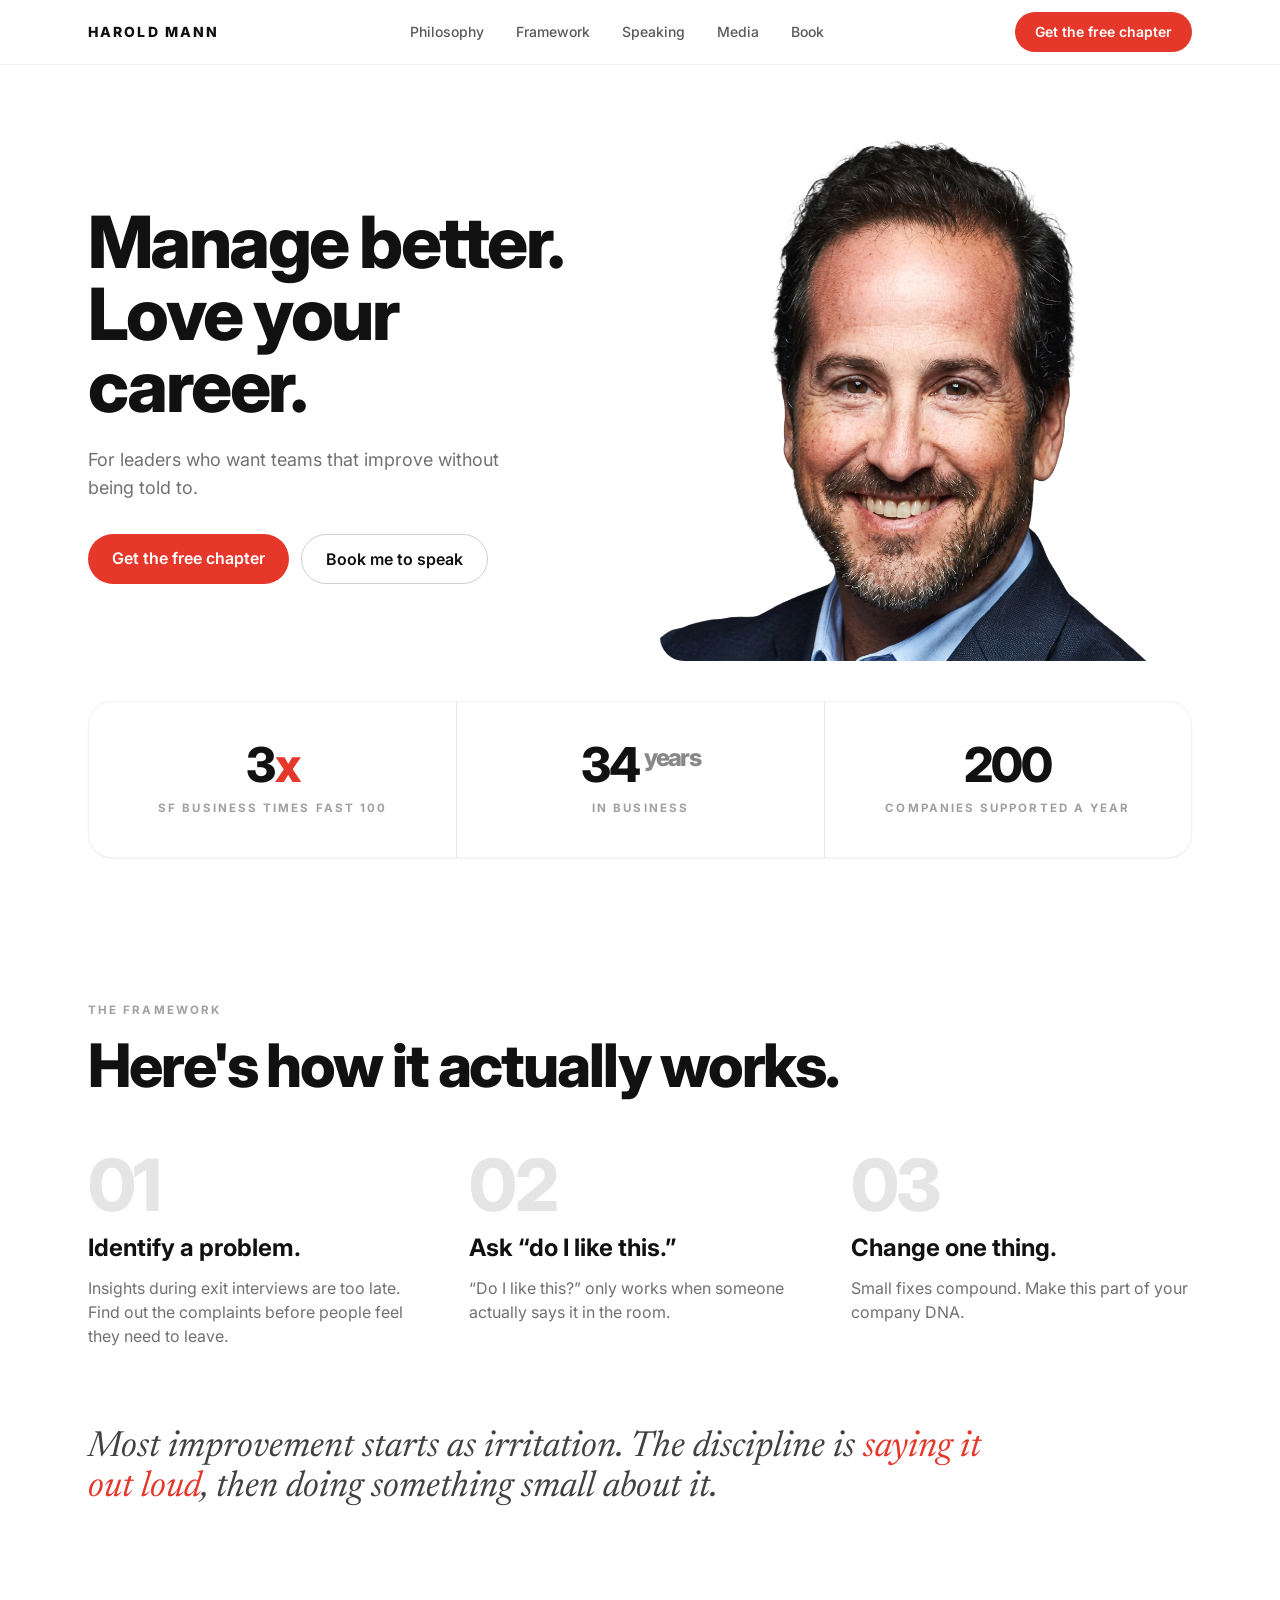
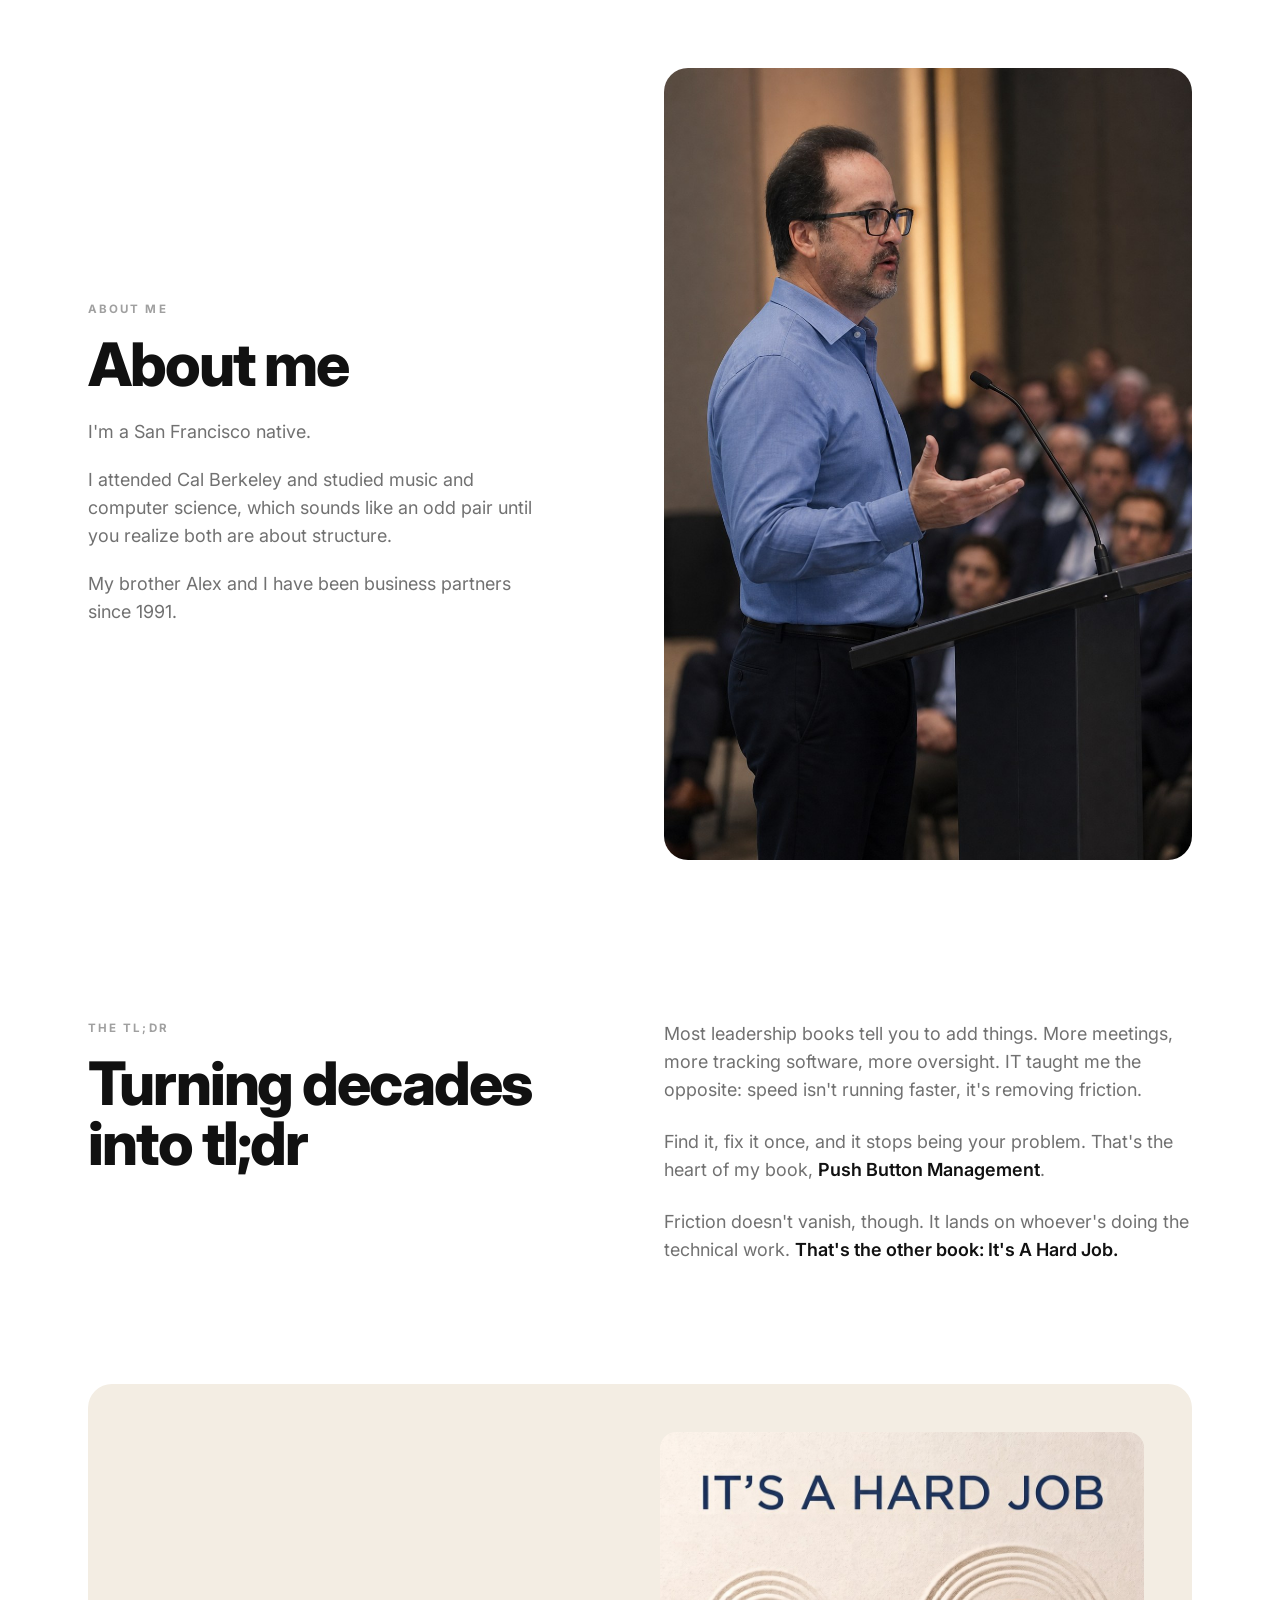
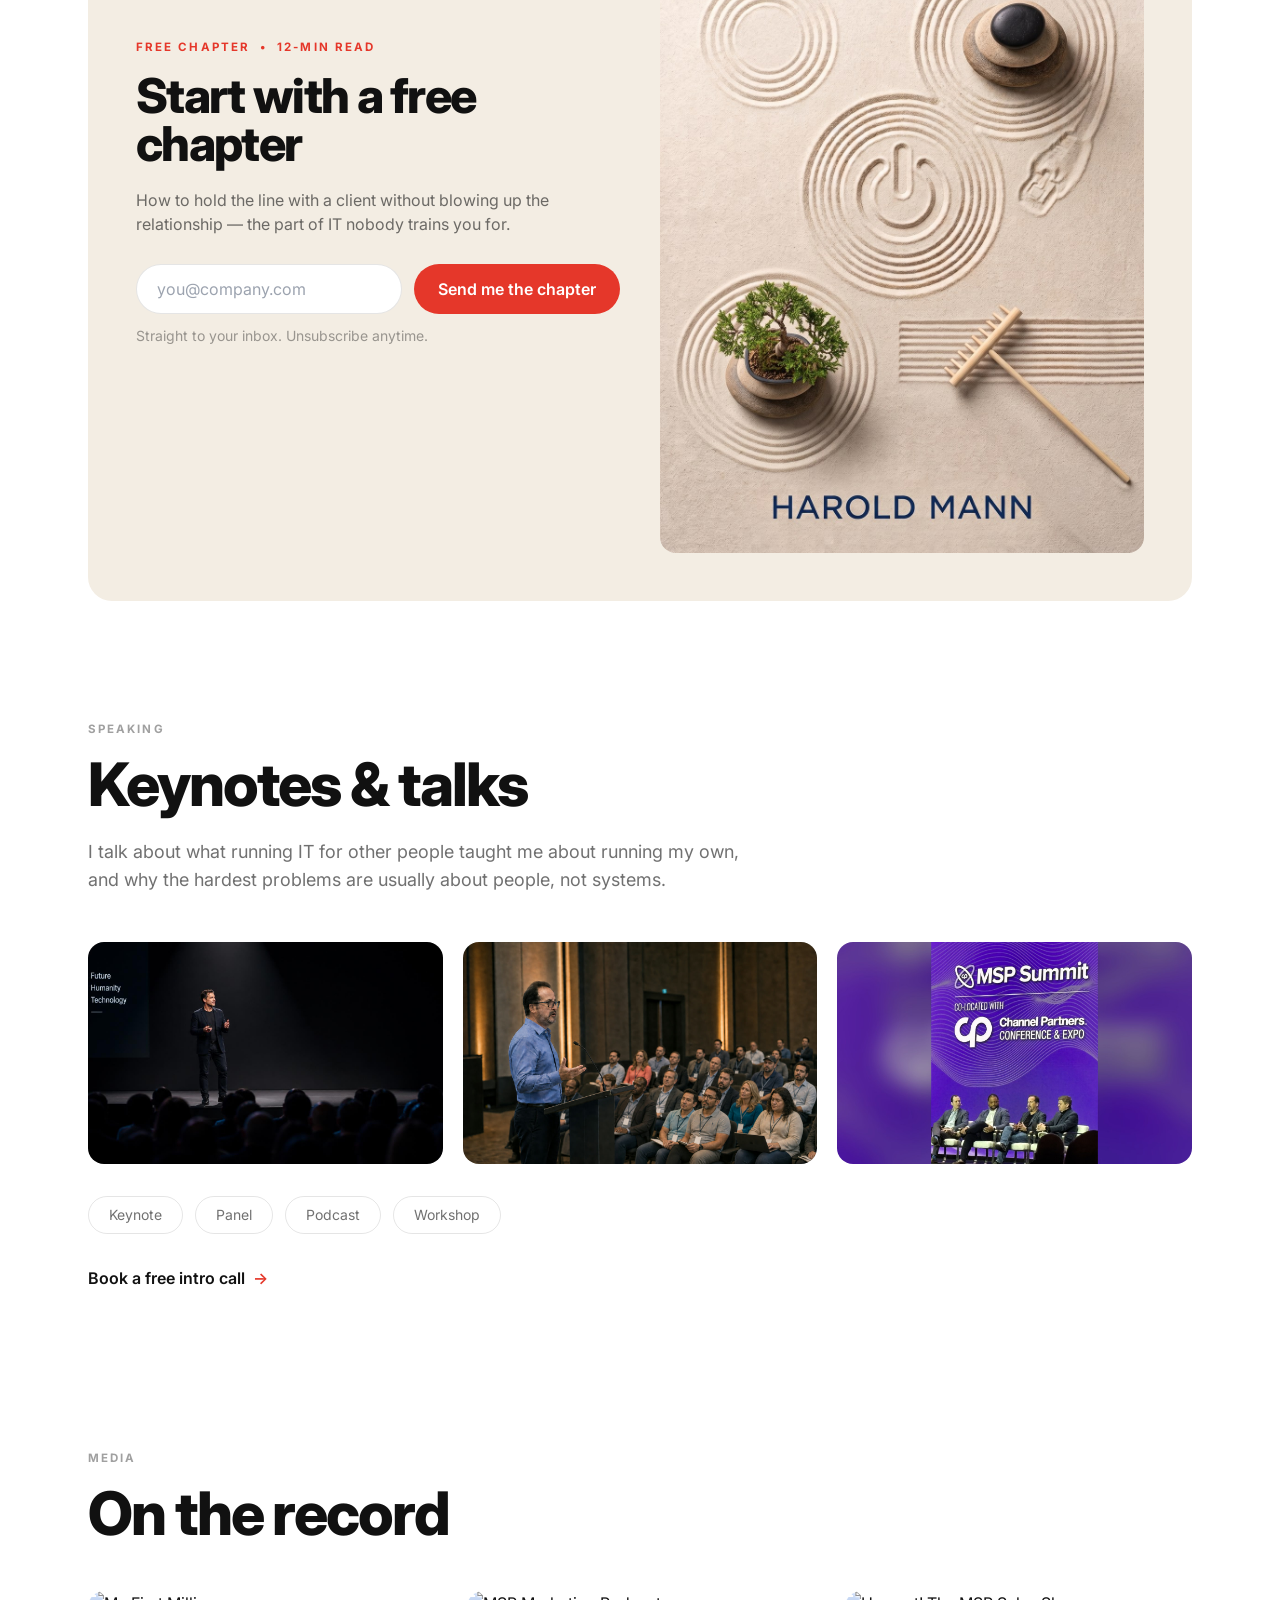
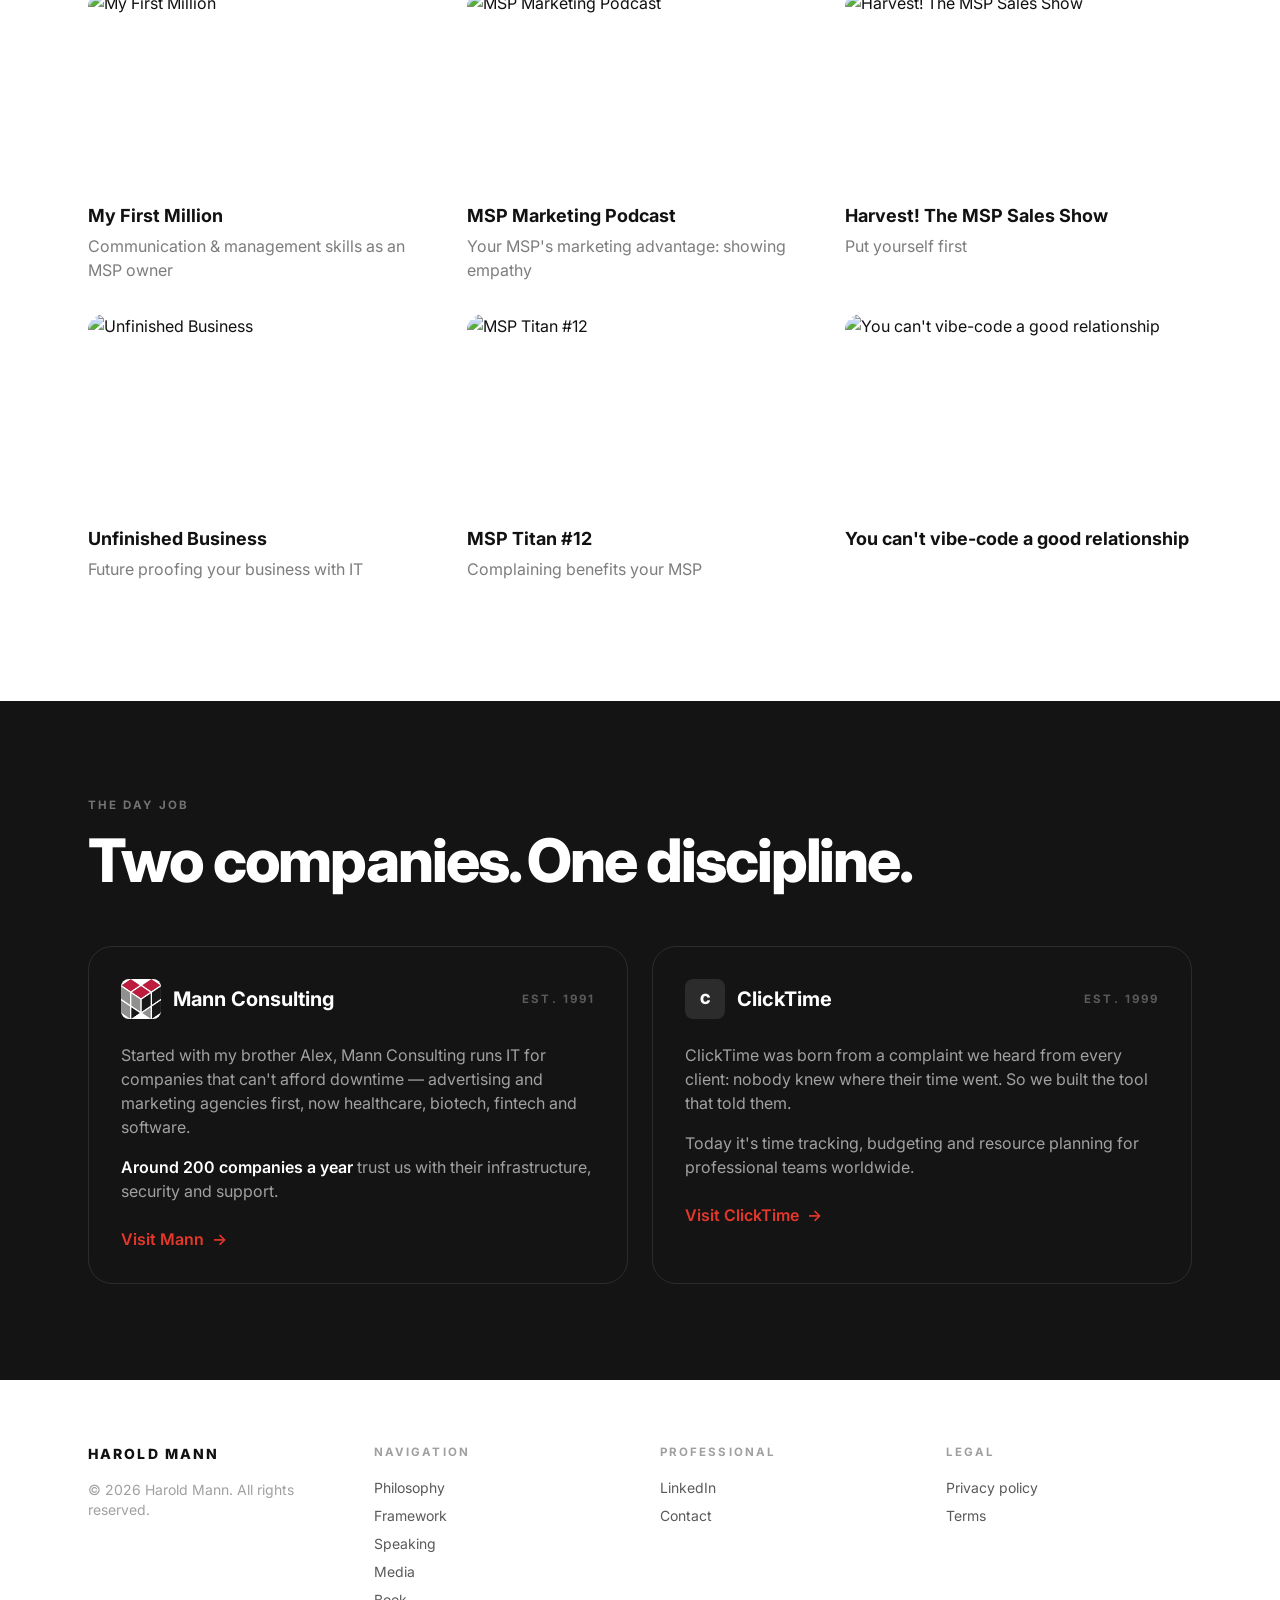
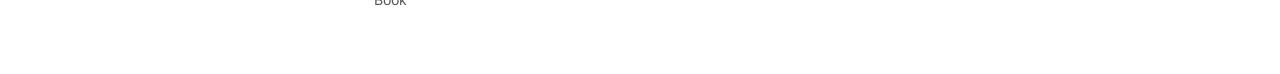
==== index.html @ c0fa8085 "Update Speaking section: title, subhead, CTA, and middle photo" ====
<!DOCTYPE html>
<html lang="en">
<head>
<meta charset="UTF-8" />
<meta name="viewport" content="width=device-width, initial-scale=1.0" />
<title>Harold Mann — Manage better. Love your career.</title>
<meta name="description" content="For leaders who want teams that improve without being told to. Author of Push Button Management and It's A Hard Job. Speaker, and president of Mann Consulting." />
<link rel="preconnect" href="https://fonts.googleapis.com" />
<link rel="preconnect" href="https://fonts.gstatic.com" crossorigin />
<link href="https://fonts.googleapis.com/css2?family=Inter:wght@400;500;600;700;800;900&family=Newsreader:ital,opsz,wght@1,6..72,400;1,6..72,500&display=swap" rel="stylesheet" />
<style>*,:after,:before{--tw-border-spacing-x:0;--tw-border-spacing-y:0;--tw-translate-x:0;--tw-translate-y:0;--tw-rotate:0;--tw-skew-x:0;--tw-skew-y:0;--tw-scale-x:1;--tw-scale-y:1;--tw-pan-x: ;--tw-pan-y: ;--tw-pinch-zoom: ;--tw-scroll-snap-strictness:proximity;--tw-gradient-from-position: ;--tw-gradient-via-position: ;--tw-gradient-to-position: ;--tw-ordinal: ;--tw-slashed-zero: ;--tw-numeric-figure: ;--tw-numeric-spacing: ;--tw-numeric-fraction: ;--tw-ring-inset: ;--tw-ring-offset-width:0px;--tw-ring-offset-color:#fff;--tw-ring-color:rgba(59,130,246,.5);--tw-ring-offset-shadow:0 0 #0000;--tw-ring-shadow:0 0 #0000;--tw-shadow:0 0 #0000;--tw-shadow-colored:0 0 #0000;--tw-blur: ;--tw-brightness: ;--tw-contrast: ;--tw-grayscale: ;--tw-hue-rotate: ;--tw-invert: ;--tw-saturate: ;--tw-sepia: ;--tw-drop-shadow: ;--tw-backdrop-blur: ;--tw-backdrop-brightness: ;--tw-backdrop-contrast: ;--tw-backdrop-grayscale: ;--tw-backdrop-hue-rotate: ;--tw-backdrop-invert: ;--tw-backdrop-opacity: ;--tw-backdrop-saturate: ;--tw-backdrop-sepia: ;--tw-contain-size: ;--tw-contain-layout: ;--tw-contain-paint: ;--tw-contain-style: }::backdrop{--tw-border-spacing-x:0;--tw-border-spacing-y:0;--tw-translate-x:0;--tw-translate-y:0;--tw-rotate:0;--tw-skew-x:0;--tw-skew-y:0;--tw-scale-x:1;--tw-scale-y:1;--tw-pan-x: ;--tw-pan-y: ;--tw-pinch-zoom: ;--tw-scroll-snap-strictness:proximity;--tw-gradient-from-position: ;--tw-gradient-via-position: ;--tw-gradient-to-position: ;--tw-ordinal: ;--tw-slashed-zero: ;--tw-numeric-figure: ;--tw-numeric-spacing: ;--tw-numeric-fraction: ;--tw-ring-inset: ;--tw-ring-offset-width:0px;--tw-ring-offset-color:#fff;--tw-ring-color:rgba(59,130,246,.5);--tw-ring-offset-shadow:0 0 #0000;--tw-ring-shadow:0 0 #0000;--tw-shadow:0 0 #0000;--tw-shadow-colored:0 0 #0000;--tw-blur: ;--tw-brightness: ;--tw-contrast: ;--tw-grayscale: ;--tw-hue-rotate: ;--tw-invert: ;--tw-saturate: ;--tw-sepia: ;--tw-drop-shadow: ;--tw-backdrop-blur: ;--tw-backdrop-brightness: ;--tw-backdrop-contrast: ;--tw-backdrop-grayscale: ;--tw-backdrop-hue-rotate: ;--tw-backdrop-invert: ;--tw-backdrop-opacity: ;--tw-backdrop-saturate: ;--tw-backdrop-sepia: ;--tw-contain-size: ;--tw-contain-layout: ;--tw-contain-paint: ;--tw-contain-style: }/*! tailwindcss v3.4.17 | MIT License | https://tailwindcss.com*/*,:after,:before{box-sizing:border-box;border:0 solid #e5e7eb}:after,:before{--tw-content:""}:host,html{line-height:1.5;-webkit-text-size-adjust:100%;-moz-tab-size:4;-o-tab-size:4;tab-size:4;font-family:Inter,system-ui,sans-serif;font-feature-settings:normal;font-variation-settings:normal;-webkit-tap-highlight-color:transparent}body{margin:0;line-height:inherit}hr{height:0;color:inherit;border-top-width:1px}abbr:where([title]){-webkit-text-decoration:underline dotted;text-decoration:underline dotted}h1,h2,h3,h4,h5,h6{font-size:inherit;font-weight:inherit}a{color:inherit;text-decoration:inherit}b,strong{font-weight:bolder}code,kbd,pre,samp{font-family:ui-monospace,SFMono-Regular,Menlo,Monaco,Consolas,Liberation Mono,Courier New,monospace;font-feature-settings:normal;font-variation-settings:normal;font-size:1em}small{font-size:80%}sub,sup{font-size:75%;line-height:0;position:relative;vertical-align:baseline}sub{bottom:-.25em}sup{top:-.5em}table{text-indent:0;border-color:inherit;border-collapse:collapse}button,input,optgroup,select,textarea{font-family:inherit;font-feature-settings:inherit;font-variation-settings:inherit;font-size:100%;font-weight:inherit;line-height:inherit;letter-spacing:inherit;color:inherit;margin:0;padding:0}button,select{text-transform:none}button,input:where([type=button]),input:where([type=reset]),input:where([type=submit]){-webkit-appearance:button;background-color:transparent;background-image:none}:-moz-focusring{outline:auto}:-moz-ui-invalid{box-shadow:none}progress{vertical-align:baseline}::-webkit-inner-spin-button,::-webkit-outer-spin-button{height:auto}[type=search]{-webkit-appearance:textfield;outline-offset:-2px}::-webkit-search-decoration{-webkit-appearance:none}::-webkit-file-upload-button{-webkit-appearance:button;font:inherit}summary{display:list-item}blockquote,dd,dl,figure,h1,h2,h3,h4,h5,h6,hr,p,pre{margin:0}fieldset{margin:0}fieldset,legend{padding:0}menu,ol,ul{list-style:none;margin:0;padding:0}dialog{padding:0}textarea{resize:vertical}input::-moz-placeholder,textarea::-moz-placeholder{opacity:1;color:#9ca3af}input::placeholder,textarea::placeholder{opacity:1;color:#9ca3af}[role=button],button{cursor:pointer}:disabled{cursor:default}audio,canvas,embed,iframe,img,object,svg,video{display:block;vertical-align:middle}img,video{max-width:100%;height:auto}[hidden]:where(:not([hidden=until-found])){display:none}html{scroll-behavior:smooth}body{font-family:Inter,system-ui,sans-serif;color:#111;-webkit-font-smoothing:antialiased}.sticky{position:sticky}.top-0{top:0}.z-50{z-index:50}.mx-auto{margin-left:auto;margin-right:auto}.ml-1{margin-left:.25rem}.mt-1{margin-top:.25rem}.mt-10{margin-top:2.5rem}.mt-12{margin-top:3rem}.mt-14{margin-top:3.5rem}.mt-20{margin-top:5rem}.mt-3{margin-top:.75rem}.mt-4{margin-top:1rem}.mt-5{margin-top:1.25rem}.mt-6{margin-top:1.5rem}.mt-7{margin-top:1.75rem}.mt-8{margin-top:2rem}.flex{display:flex}.inline-flex{display:inline-flex}.grid{display:grid}.hidden{display:none}.aspect-\[4\/3\]{aspect-ratio:4/3}.aspect-\[4\/5\]{aspect-ratio:4/5}.aspect-video{aspect-ratio:16/9}.h-10{height:2.5rem}.h-16{height:4rem}.w-10{width:2.5rem}.w-full{width:100%}.min-w-\[220px\]{min-width:220px}.max-w-2xl{max-width:42rem}.max-w-4xl{max-width:56rem}.max-w-6xl{max-width:72rem}.max-w-md{max-width:28rem}.flex-1{flex:1 1 0%}.flex-wrap{flex-wrap:wrap}.items-center{align-items:center}.justify-center{justify-content:center}.justify-between{justify-content:space-between}.gap-10{gap:2.5rem}.gap-12{gap:3rem}.gap-2{gap:.5rem}.gap-3{gap:.75rem}.gap-5{gap:1.25rem}.gap-6{gap:1.5rem}.gap-8{gap:2rem}.space-y-2>:not([hidden])~:not([hidden]){--tw-space-y-reverse:0;margin-top:calc(.5rem*(1 - var(--tw-space-y-reverse)));margin-bottom:calc(.5rem*var(--tw-space-y-reverse))}.space-y-4>:not([hidden])~:not([hidden]){--tw-space-y-reverse:0;margin-top:calc(1rem*(1 - var(--tw-space-y-reverse)));margin-bottom:calc(1rem*var(--tw-space-y-reverse))}.space-y-5>:not([hidden])~:not([hidden]){--tw-space-y-reverse:0;margin-top:calc(1.25rem*(1 - var(--tw-space-y-reverse)));margin-bottom:calc(1.25rem*var(--tw-space-y-reverse))}.space-y-6>:not([hidden])~:not([hidden]){--tw-space-y-reverse:0;margin-top:calc(1.5rem*(1 - var(--tw-space-y-reverse)));margin-bottom:calc(1.5rem*var(--tw-space-y-reverse))}.divide-y>:not([hidden])~:not([hidden]){--tw-divide-y-reverse:0;border-top-width:calc(1px*(1 - var(--tw-divide-y-reverse)));border-bottom-width:calc(1px*var(--tw-divide-y-reverse))}.divide-black\/10>:not([hidden])~:not([hidden]){border-color:rgba(0,0,0,.1)}.rounded-2xl{border-radius:1rem}.rounded-3xl{border-radius:1.5rem}.rounded-full{border-radius:9999px}.rounded-lg{border-radius:.5rem}.border{border-width:1px}.border-b{border-bottom-width:1px}.border-black\/10{border-color:rgba(0,0,0,.1)}.border-black\/5{border-color:rgba(0,0,0,.05)}.border-ink\/20{border-color:hsla(0,0%,7%,.2)}.border-white\/10{border-color:hsla(0,0%,100%,.1)}.bg-brand{--tw-bg-opacity:1;background-color:rgb(229 55 42/var(--tw-bg-opacity,1))}.bg-brand\/90{background-color:rgba(229,55,42,.9)}.bg-cream{--tw-bg-opacity:1;background-color:rgb(243 237 227/var(--tw-bg-opacity,1))}.bg-night{--tw-bg-opacity:1;background-color:rgb(20 20 20/var(--tw-bg-opacity,1))}.bg-paper,.bg-white{--tw-bg-opacity:1;background-color:rgb(255 255 255/var(--tw-bg-opacity,1))}.bg-white\/10{background-color:hsla(0,0%,100%,.1)}.bg-white\/85{background-color:hsla(0,0%,100%,.85)}.p-8{padding:2rem}.px-5{padding-left:1.25rem;padding-right:1.25rem}.px-6{padding-left:1.5rem;padding-right:1.5rem}.px-8{padding-left:2rem;padding-right:2rem}.py-10{padding-top:2.5rem;padding-bottom:2.5rem}.py-12{padding-top:3rem;padding-bottom:3rem}.py-16{padding-top:4rem;padding-bottom:4rem}.py-2{padding-top:.5rem;padding-bottom:.5rem}.py-2\.5{padding-top:.625rem;padding-bottom:.625rem}.py-20{padding-top:5rem;padding-bottom:5rem}.py-24{padding-top:6rem;padding-bottom:6rem}.py-3{padding-top:.75rem;padding-bottom:.75rem}.pb-10{padding-bottom:2.5rem}.pb-16{padding-bottom:4rem}.pt-16{padding-top:4rem}.text-center{text-align:center}.align-top{vertical-align:top}.font-serif{font-family:Newsreader,Georgia,serif}.text-2xl{font-size:1.5rem;line-height:2rem}.text-3xl{font-size:1.875rem;line-height:2.25rem}.text-4xl{font-size:2.25rem;line-height:2.5rem}.text-5xl{font-size:3rem;line-height:1}.text-6xl{font-size:3.75rem;line-height:1}.text-7xl{font-size:4.5rem;line-height:1}.text-lg{font-size:1.125rem;line-height:1.75rem}.text-sm{font-size:.875rem;line-height:1.25rem}.text-xl{font-size:1.25rem;line-height:1.75rem}.font-black{font-weight:900}.font-bold{font-weight:700}.font-extrabold{font-weight:800}.font-medium{font-weight:500}.font-semibold{font-weight:600}.uppercase{text-transform:uppercase}.italic{font-style:italic}.leading-snug{line-height:1.375}.tracking-\[0\.15em\]{letter-spacing:.15em}.text-black\/10{color:rgba(0,0,0,.1)}.text-brand{--tw-text-opacity:1;color:rgb(229 55 42/var(--tw-text-opacity,1))}.text-ink{--tw-text-opacity:1;color:rgb(17 17 17/var(--tw-text-opacity,1))}.text-ink\/40{color:hsla(0,0%,7%,.4)}.text-ink\/50{color:hsla(0,0%,7%,.5)}.text-ink\/55{color:hsla(0,0%,7%,.55)}.text-ink\/60{color:hsla(0,0%,7%,.6)}.text-ink\/70{color:hsla(0,0%,7%,.7)}.text-ink\/80{color:hsla(0,0%,7%,.8)}.text-white{--tw-text-opacity:1;color:rgb(255 255 255/var(--tw-text-opacity,1))}.text-white\/30{color:hsla(0,0%,100%,.3)}.text-white\/40{color:hsla(0,0%,100%,.4)}.text-white\/60{color:hsla(0,0%,100%,.6)}.shadow-sm{--tw-shadow:0 1px 2px 0 rgba(0,0,0,.05);--tw-shadow-colored:0 1px 2px 0 var(--tw-shadow-color);box-shadow:var(--tw-ring-offset-shadow,0 0 #0000),var(--tw-ring-shadow,0 0 #0000),var(--tw-shadow)}.outline-none{outline:2px solid transparent;outline-offset:2px}.backdrop-blur{--tw-backdrop-blur:blur(8px);-webkit-backdrop-filter:var(--tw-backdrop-blur) var(--tw-backdrop-brightness) var(--tw-backdrop-contrast) var(--tw-backdrop-grayscale) var(--tw-backdrop-hue-rotate) var(--tw-backdrop-invert) var(--tw-backdrop-opacity) var(--tw-backdrop-saturate) var(--tw-backdrop-sepia);backdrop-filter:var(--tw-backdrop-blur) var(--tw-backdrop-brightness) var(--tw-backdrop-contrast) var(--tw-backdrop-grayscale) var(--tw-backdrop-hue-rotate) var(--tw-backdrop-invert) var(--tw-backdrop-opacity) var(--tw-backdrop-saturate) var(--tw-backdrop-sepia)}.transition{transition-property:color,background-color,border-color,text-decoration-color,fill,stroke,opacity,box-shadow,transform,filter,-webkit-backdrop-filter;transition-property:color,background-color,border-color,text-decoration-color,fill,stroke,opacity,box-shadow,transform,filter,backdrop-filter;transition-property:color,background-color,border-color,text-decoration-color,fill,stroke,opacity,box-shadow,transform,filter,backdrop-filter,-webkit-backdrop-filter;transition-timing-function:cubic-bezier(.4,0,.2,1);transition-duration:.15s}.display{font-weight:800;letter-spacing:-.035em;line-height:.95}.eyebrow{font-weight:700;letter-spacing:.18em;font-size:.72rem}.ph{background:linear-gradient(135deg,#ededed,#e2e2e2);position:relative}.ph:after{content:attr(data-label);position:absolute;inset:0;display:flex;align-items:center;justify-content:center;color:#9a9a9a;font-size:.7rem;letter-spacing:.12em;text-transform:uppercase;font-weight:600;text-align:center;padding:0 1rem}.hover\:border-ink\/50:hover{border-color:hsla(0,0%,7%,.5)}.hover\:text-brand:hover{--tw-text-opacity:1;color:rgb(229 55 42/var(--tw-text-opacity,1))}.hover\:text-ink:hover{--tw-text-opacity:1;color:rgb(17 17 17/var(--tw-text-opacity,1))}.hover\:brightness-95:hover{--tw-brightness:brightness(.95);filter:var(--tw-blur) var(--tw-brightness) var(--tw-contrast) var(--tw-grayscale) var(--tw-hue-rotate) var(--tw-invert) var(--tw-saturate) var(--tw-sepia) var(--tw-drop-shadow)}.focus\:border-brand:focus{--tw-border-opacity:1;border-color:rgb(229 55 42/var(--tw-border-opacity,1))}@media (min-width:640px){.sm\:grid-cols-2{grid-template-columns:repeat(2,minmax(0,1fr))}.sm\:grid-cols-3{grid-template-columns:repeat(3,minmax(0,1fr))}.sm\:divide-x>:not([hidden])~:not([hidden]){--tw-divide-x-reverse:0;border-right-width:calc(1px*var(--tw-divide-x-reverse));border-left-width:calc(1px*(1 - var(--tw-divide-x-reverse)))}.sm\:divide-y-0>:not([hidden])~:not([hidden]){--tw-divide-y-reverse:0;border-top-width:calc(0px*(1 - var(--tw-divide-y-reverse)));border-bottom-width:calc(0px*var(--tw-divide-y-reverse))}.sm\:px-12{padding-left:3rem;padding-right:3rem}.sm\:text-4xl{font-size:2.25rem;line-height:2.5rem}.sm\:text-5xl{font-size:3rem;line-height:1}.sm\:text-6xl{font-size:3.75rem;line-height:1}.sm\:text-7xl{font-size:4.5rem;line-height:1}}@media (min-width:768px){.md\:flex{display:flex}.md\:grid-cols-2{grid-template-columns:repeat(2,minmax(0,1fr))}.md\:grid-cols-3{grid-template-columns:repeat(3,minmax(0,1fr))}}@media (min-width:1024px){.lg\:grid-cols-3{grid-template-columns:repeat(3,minmax(0,1fr))}.lg\:grid-cols-4{grid-template-columns:repeat(4,minmax(0,1fr))}}</style>
</head>
<body class="bg-paper text-ink">

<!-- NAV -->
<header class="sticky top-0 z-50 bg-white/85 backdrop-blur border-b border-black/5">
  <nav class="max-w-6xl mx-auto px-6 h-16 flex items-center justify-between">
    <a href="#top" class="font-extrabold tracking-[0.15em] text-sm">HAROLD MANN</a>
    <div class="hidden md:flex items-center gap-8 text-sm font-medium text-ink/70">
      <a href="#framework" class="hover:text-ink transition">Philosophy</a>
      <a href="#framework" class="hover:text-ink transition">Framework</a>
      <a href="#speaking" class="hover:text-ink transition">Speaking</a>
      <a href="#media" class="hover:text-ink transition">Media</a>
      <a href="#book" class="hover:text-ink transition">Book</a>
    </div>
    <a href="#chapter" class="bg-brand text-white text-sm font-semibold px-5 py-2.5 rounded-full hover:brightness-95 transition">Get the free chapter</a>
  </nav>
</header>

<main id="top">

  <!-- HERO -->
  <section class="max-w-6xl mx-auto px-6 pt-16 pb-10 grid md:grid-cols-2 gap-10 items-center">
    <div>
      <h1 class="display text-6xl sm:text-7xl">Manage better.<br />Love your career.</h1>
      <p class="mt-6 text-lg text-ink/60 max-w-md">For leaders who want teams that improve without being told to.</p>
      <div class="mt-8 flex flex-wrap gap-3">
        <a href="#chapter" class="bg-brand text-white font-semibold px-6 py-3 rounded-full hover:brightness-95 transition">Get the free chapter</a>
        <a href="https://calendly.com/haroldmann/30min" target="_blank" rel="noopener" class="border border-ink/20 font-semibold px-6 py-3 rounded-full hover:border-ink/50 transition">Book me to speak</a>
      </div>
    </div>
    <img src="harold-cutout.png" alt="Harold Mann" class="rounded-3xl w-full aspect-square object-cover" />
  </section>

  <!-- STATS -->
  <section class="max-w-6xl mx-auto px-6 pb-16">
    <div class="rounded-3xl border border-black/5 shadow-sm bg-white grid sm:grid-cols-3 divide-y sm:divide-y-0 sm:divide-x divide-black/10">
      <div class="px-8 py-10 text-center">
        <div class="display text-5xl">3<span class="text-brand">x</span></div>
        <div class="eyebrow uppercase text-ink/40 mt-3">SF Business Times Fast 100</div>
      </div>
      <div class="px-8 py-10 text-center">
        <div class="display text-5xl">34<span class="text-2xl align-top ml-1 text-ink/50">years</span></div>
        <div class="eyebrow uppercase text-ink/40 mt-3">In business</div>
      </div>
      <div class="px-8 py-10 text-center">
        <div class="display text-5xl">200</div>
        <div class="eyebrow uppercase text-ink/40 mt-3">Companies supported a year</div>
      </div>
    </div>
  </section>

  <!-- FRAMEWORK -->
  <section id="framework" class="max-w-6xl mx-auto px-6 py-20">
    <div class="eyebrow uppercase text-ink/40">The Framework</div>
    <h2 class="display text-5xl sm:text-6xl mt-4">Here's how it actually works.</h2>
    <div class="grid md:grid-cols-3 gap-10 mt-14">
      <div>
        <div class="display text-7xl text-black/10">01</div>
        <h3 class="text-2xl font-bold mt-3">Identify a problem.</h3>
        <p class="text-ink/60 mt-3">Insights during exit interviews are too late. Find out the complaints before people feel they need to leave.</p>
      </div>
      <div>
        <div class="display text-7xl text-black/10">02</div>
        <h3 class="text-2xl font-bold mt-3">Ask &ldquo;do I like this.&rdquo;</h3>
        <p class="text-ink/60 mt-3">&ldquo;Do I like this?&rdquo; only works when someone actually says it in the room.</p>
      </div>
      <div>
        <div class="display text-7xl text-black/10">03</div>
        <h3 class="text-2xl font-bold mt-3">Change one thing.</h3>
        <p class="text-ink/60 mt-3">Small fixes compound. Make this part of your company DNA.</p>
      </div>
    </div>
    <p class="font-serif italic text-3xl sm:text-4xl leading-snug text-ink/80 mt-20 max-w-4xl">Most improvement starts as irritation. The discipline is <span class="text-brand">saying it out loud</span>, then doing something small about it.</p>
  </section>

  <!-- ABOUT -->
  <section id="about" class="max-w-6xl mx-auto px-6 py-20 grid md:grid-cols-2 gap-12 items-center">
    <div>
      <div class="eyebrow uppercase text-ink/40">About me</div>
      <h2 class="display text-5xl sm:text-6xl mt-4">About me</h2>
      <div class="mt-6 space-y-5 text-lg text-ink/60 max-w-md">
        <p>I'm a San Francisco native.</p>
        <p>I attended Cal Berkeley and studied music and computer science, which sounds like an odd pair until you realize both are about structure.</p>
        <p>My brother Alex and I have been business partners since 1991.</p>
      </div>
    </div>
    <img src="about-photo-DPIBq2gx.jpg" alt="Harold Mann speaking at a conference" class="rounded-3xl w-full aspect-[2/3] object-cover" />
  </section>

  <!-- TL;DR / BOOK -->
  <section id="book" class="max-w-6xl mx-auto px-6 py-20 grid md:grid-cols-2 gap-12">
    <div>
      <div class="eyebrow uppercase text-ink/40">The TL;DR</div>
      <h2 class="display text-5xl sm:text-6xl mt-4">Turning decades into tl;dr</h2>
    </div>
    <div class="space-y-6 text-lg text-ink/60">
      <p>Most leadership books tell you to add things. More meetings, more tracking software, more oversight. IT taught me the opposite: speed isn't running faster, it's removing friction.</p>
      <p>Find it, fix it once, and it stops being your problem. That's the heart of my book, <strong class="text-ink font-semibold">Push Button Management</strong>.</p>
      <p>Friction doesn't vanish, though. It lands on whoever's doing the technical work. <strong class="text-ink font-semibold">That's the other book: It's A Hard Job.</strong></p>
    </div>
  </section>

  <!-- FREE CHAPTER -->
  <section id="chapter" class="max-w-6xl mx-auto px-6 py-10">
    <div class="rounded-3xl bg-cream px-8 sm:px-12 py-12 grid md:grid-cols-2 gap-10 items-center">
      <div>
        <div class="eyebrow uppercase text-brand">Free Chapter &nbsp;&bull;&nbsp; 12-min read</div>
        <h2 class="display text-4xl sm:text-5xl mt-4">Start with a free chapter</h2>
        <p class="mt-5 text-ink/60 max-w-md">How to hold the line with a client without blowing up the relationship &mdash; the part of IT nobody trains you for.</p>
        <form id="chapter-form" action="https://app.kit.com/forms/9715680/subscriptions" method="post" class="seva-form formkit-form mt-7 flex flex-wrap gap-3" data-sv-form="9715680" data-uid="9254abb231" data-format="inline" data-version="5">
          <input type="email" name="email_address" required placeholder="you@company.com" class="flex-1 min-w-[220px] bg-white border border-black/10 rounded-full px-5 py-3 outline-none focus:border-brand" />
          <button type="submit" data-element="submit" class="bg-brand text-white font-semibold px-6 py-3 rounded-full hover:brightness-95 transition">Send me the chapter</button>
        </form>
        <div id="chapter-success" style="display:none;margin-top:1.75rem;border-radius:1rem;background:#fff;border:1px solid rgba(229,55,42,.25);padding:1.25rem 1.5rem;">
          <p class="font-semibold text-ink">Check your inbox</p>
          <p class="mt-1 text-sm text-ink/60">Your chapter is on the way &mdash; from <span style="white-space:nowrap;">pbmbook@haroldmann.com</span>. If you don&rsquo;t see it in a minute, check spam.</p>
        </div>
        <p id="chapter-caption" class="mt-3 text-sm text-ink/40">Straight to your inbox. Unsubscribe anytime.</p>
      </div>
      <img src="book-cover-DyW65N5H.jpg" alt="It's A Hard Job — book cover" class="rounded-2xl w-full max-w-xs mx-auto aspect-[2/3] object-contain" />
    </div>
  </section>

  <!-- SPEAKING -->
  <section id="speaking" class="max-w-6xl mx-auto px-6 py-20">
    <div class="eyebrow uppercase text-ink/40">Speaking</div>
    <h2 class="display text-5xl sm:text-6xl mt-4">Keynotes &amp; talks</h2>
    <p class="mt-6 text-lg text-ink/60 max-w-2xl">I talk about what running IT for other people taught me about running my own, and why the hardest problems are usually about people, not systems.</p>
    <div class="grid sm:grid-cols-3 gap-5 mt-12">
      <img src="stage-1-DS4vh8zN.jpg" alt="Harold Mann speaking on stage" class="rounded-2xl w-full aspect-[16/10] object-cover" />
      <img src="download.jpg" alt="Harold Mann speaking to an audience" class="rounded-2xl w-full aspect-[16/10] object-cover" />
      <img src="stage-msp-summit-bEqKbEOQ.jpg" alt="Harold Mann on a panel at MSP Summit" class="rounded-2xl w-full aspect-[16/10] object-cover" />
    </div>
    <div class="flex flex-wrap gap-3 mt-8">
      <span class="border border-black/10 rounded-full px-5 py-2 text-sm text-ink/60">Keynote</span>
      <span class="border border-black/10 rounded-full px-5 py-2 text-sm text-ink/60">Panel</span>
      <span class="border border-black/10 rounded-full px-5 py-2 text-sm text-ink/60">Podcast</span>
      <span class="border border-black/10 rounded-full px-5 py-2 text-sm text-ink/60">Workshop</span>
    </div>
    <a href="https://calendly.com/haroldmann/30min" target="_blank" rel="noopener" class="inline-flex items-center gap-2 mt-8 font-semibold hover:text-brand transition">Book a free intro call <span class="text-brand">&rarr;</span></a>
  </section>

  <!-- MEDIA -->
  <section id="media" class="max-w-6xl mx-auto px-6 py-20">
    <div class="eyebrow uppercase text-ink/40">Media</div>
    <h2 class="display text-5xl sm:text-6xl mt-4">On the record</h2>
    <div class="grid sm:grid-cols-2 lg:grid-cols-3 gap-8 mt-12">
      <article>
        <a href="https://www.youtube.com/watch?v=TRwXVogZPvU" target="_blank" rel="noopener"><img src="https://img.youtube.com/vi/TRwXVogZPvU/hqdefault.jpg" alt="My First Million" class="rounded-2xl w-full aspect-video object-cover hover:opacity-90 transition" /></a>
        <h3 class="text-lg font-bold mt-4">My First Million</h3>
        <p class="text-ink/55 mt-1">Communication &amp; management skills as an MSP owner</p>
      </article>
      <article>
        <a href="https://www.youtube.com/watch?v=ofj1s66A0D0" target="_blank" rel="noopener"><img src="https://img.youtube.com/vi/ofj1s66A0D0/hqdefault.jpg" alt="MSP Marketing Podcast" class="rounded-2xl w-full aspect-video object-cover hover:opacity-90 transition" /></a>
        <h3 class="text-lg font-bold mt-4">MSP Marketing Podcast</h3>
        <p class="text-ink/55 mt-1">Your MSP's marketing advantage: showing empathy</p>
      </article>
      <article>
        <a href="https://www.youtube.com/watch?v=BfsiZVT_xSQ" target="_blank" rel="noopener"><img src="https://img.youtube.com/vi/BfsiZVT_xSQ/hqdefault.jpg" alt="Harvest! The MSP Sales Show" class="rounded-2xl w-full aspect-video object-cover hover:opacity-90 transition" /></a>
        <h3 class="text-lg font-bold mt-4">Harvest! The MSP Sales Show</h3>
        <p class="text-ink/55 mt-1">Put yourself first</p>
      </article>
      <article>
        <a href="https://www.youtube.com/watch?v=xj9orHJYQME" target="_blank" rel="noopener"><img src="https://img.youtube.com/vi/xj9orHJYQME/hqdefault.jpg" alt="Unfinished Business" class="rounded-2xl w-full aspect-video object-cover hover:opacity-90 transition" /></a>
        <h3 class="text-lg font-bold mt-4">Unfinished Business</h3>
        <p class="text-ink/55 mt-1">Future proofing your business with IT</p>
      </article>
      <article>
        <a href="https://www.youtube.com/watch?v=vyaTdAoslro" target="_blank" rel="noopener"><img src="https://img.youtube.com/vi/vyaTdAoslro/hqdefault.jpg" alt="MSP Titan #12" class="rounded-2xl w-full aspect-video object-cover hover:opacity-90 transition" /></a>
        <h3 class="text-lg font-bold mt-4">MSP Titan #12</h3>
        <p class="text-ink/55 mt-1">Complaining benefits your MSP</p>
      </article>
      <article>
        <a href="https://www.youtube.com/watch?v=D98fhp_DgAo" target="_blank" rel="noopener"><img src="https://img.youtube.com/vi/D98fhp_DgAo/hqdefault.jpg" alt="You can't vibe-code a good relationship" class="rounded-2xl w-full aspect-video object-cover hover:opacity-90 transition" /></a>
        <h3 class="text-lg font-bold mt-4">You can't vibe-code a good relationship</h3>
      </article>
    </div>
  </section>

  <!-- THE DAY JOB -->
  <section class="bg-night text-white mt-10">
    <div class="max-w-6xl mx-auto px-6 py-24">
      <div class="eyebrow uppercase text-white/40">The Day Job</div>
      <h2 class="display text-5xl sm:text-6xl mt-4">Two companies. One discipline.</h2>
      <div class="grid md:grid-cols-2 gap-6 mt-14">
        <div class="rounded-3xl border border-white/10 p-8">
          <div class="flex items-center justify-between">
            <div class="flex items-center gap-3">
              <img src="mann-logo-DWUD8ISb.png" alt="Mann Consulting" class="w-10 h-10 rounded-lg object-contain bg-white p-1" />
              <span class="text-xl font-bold">Mann Consulting</span>
            </div>
            <span class="eyebrow uppercase text-white/30">Est. 1991</span>
          </div>
          <div class="mt-6 space-y-4 text-white/60">
            <p>Started with my brother Alex, Mann Consulting runs IT for companies that can't afford downtime &mdash; advertising and marketing agencies first, now healthcare, biotech, fintech and software.</p>
            <p><strong class="text-white font-semibold">Around 200 companies a year</strong> trust us with their infrastructure, security and support.</p>
          </div>
          <a href="https://mann.com" target="_blank" rel="noopener" class="inline-flex items-center gap-2 mt-6 font-semibold text-brand">Visit Mann <span>&rarr;</span></a>
        </div>
        <div class="rounded-3xl border border-white/10 p-8">
          <div class="flex items-center justify-between">
            <div class="flex items-center gap-3">
              <div class="w-10 h-10 rounded-lg bg-white/10 flex items-center justify-center font-black text-sm">C</div>
              <span class="text-xl font-bold">ClickTime</span>
            </div>
            <span class="eyebrow uppercase text-white/30">Est. 1999</span>
          </div>
          <div class="mt-6 space-y-4 text-white/60">
            <p>ClickTime was born from a complaint we heard from every client: nobody knew where their time went. So we built the tool that told them.</p>
            <p>Today it's time tracking, budgeting and resource planning for professional teams worldwide.</p>
          </div>
          <a href="https://clicktime.com" target="_blank" rel="noopener" class="inline-flex items-center gap-2 mt-6 font-semibold text-brand">Visit ClickTime <span>&rarr;</span></a>
        </div>
      </div>
    </div>
  </section>

  <!-- FOOTER -->
  <footer class="max-w-6xl mx-auto px-6 py-16 grid sm:grid-cols-2 lg:grid-cols-4 gap-10">
    <div>
      <div class="font-extrabold tracking-[0.15em] text-sm">HAROLD MANN</div>
      <p class="text-ink/40 text-sm mt-4">&copy; 2026 Harold Mann. All rights reserved.</p>
    </div>
    <div>
      <div class="eyebrow uppercase text-ink/40">Navigation</div>
      <ul class="mt-4 space-y-2 text-ink/70 text-sm">
        <li><a href="#framework" class="hover:text-brand">Philosophy</a></li>
        <li><a href="#framework" class="hover:text-brand">Framework</a></li>
        <li><a href="#speaking" class="hover:text-brand">Speaking</a></li>
        <li><a href="#media" class="hover:text-brand">Media</a></li>
        <li><a href="#book" class="hover:text-brand">Book</a></li>
      </ul>
    </div>
    <div>
      <div class="eyebrow uppercase text-ink/40">Professional</div>
      <ul class="mt-4 space-y-2 text-ink/70 text-sm">
        <li><a href="#" class="hover:text-brand">LinkedIn</a></li>
        <li><a href="mailto:hmann@mann.com" class="hover:text-brand">Contact</a></li>
      </ul>
    </div>
    <div>
      <div class="eyebrow uppercase text-ink/40">Legal</div>
      <ul class="mt-4 space-y-2 text-ink/70 text-sm">
        <li><a href="#" class="hover:text-brand">Privacy policy</a></li>
        <li><a href="#" class="hover:text-brand">Terms</a></li>
      </ul>
    </div>
  </footer>

</main>
<script>
  (function () {
    // Self-handle the free-chapter subscription so behavior is deterministic and
    // race-free (no dependency on an external script loading before the first
    // submit). POSTs straight to Kit's form endpoint (CORS-enabled) and reveals
    // the on-screen confirmation regardless of the response.
    var form = document.getElementById('chapter-form');
    if (!form) return;
    var endpoint = form.getAttribute('action');
    var revealed = false;
    function reveal() {
      if (revealed) return;
      revealed = true;
      form.style.display = 'none';
      var cap = document.getElementById('chapter-caption');
      if (cap) cap.style.display = 'none';
      var ok = document.getElementById('chapter-success');
      if (ok) ok.style.display = 'block';
    }
    form.addEventListener('submit', function (e) {
      e.preventDefault();
      if (!form.checkValidity()) { form.reportValidity(); return; }
      var field = form.querySelector('input[name="email_address"]');
      var data = new FormData();
      data.append('email_address', field ? field.value : '');
      fetch(endpoint, { method: 'POST', body: data })
        .then(reveal, reveal);
    });
  })();
</script>
</body>
</html>
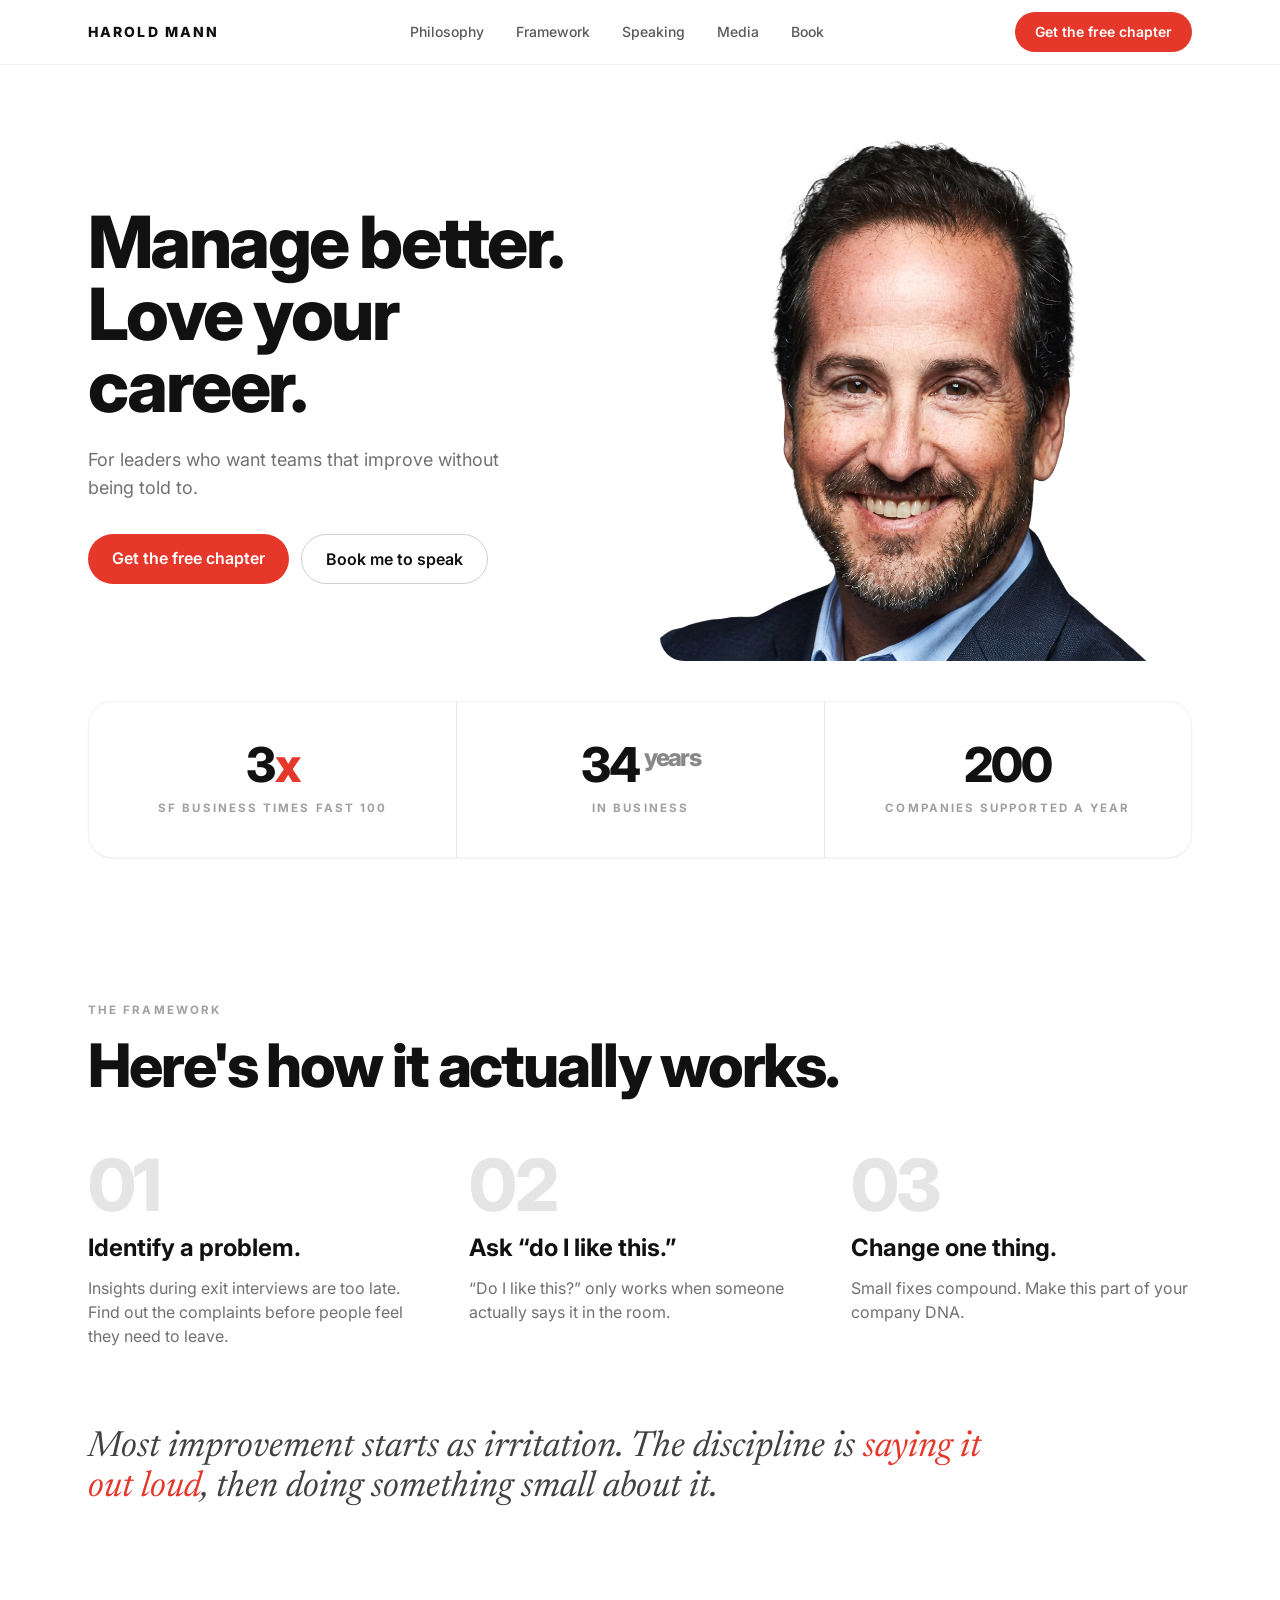
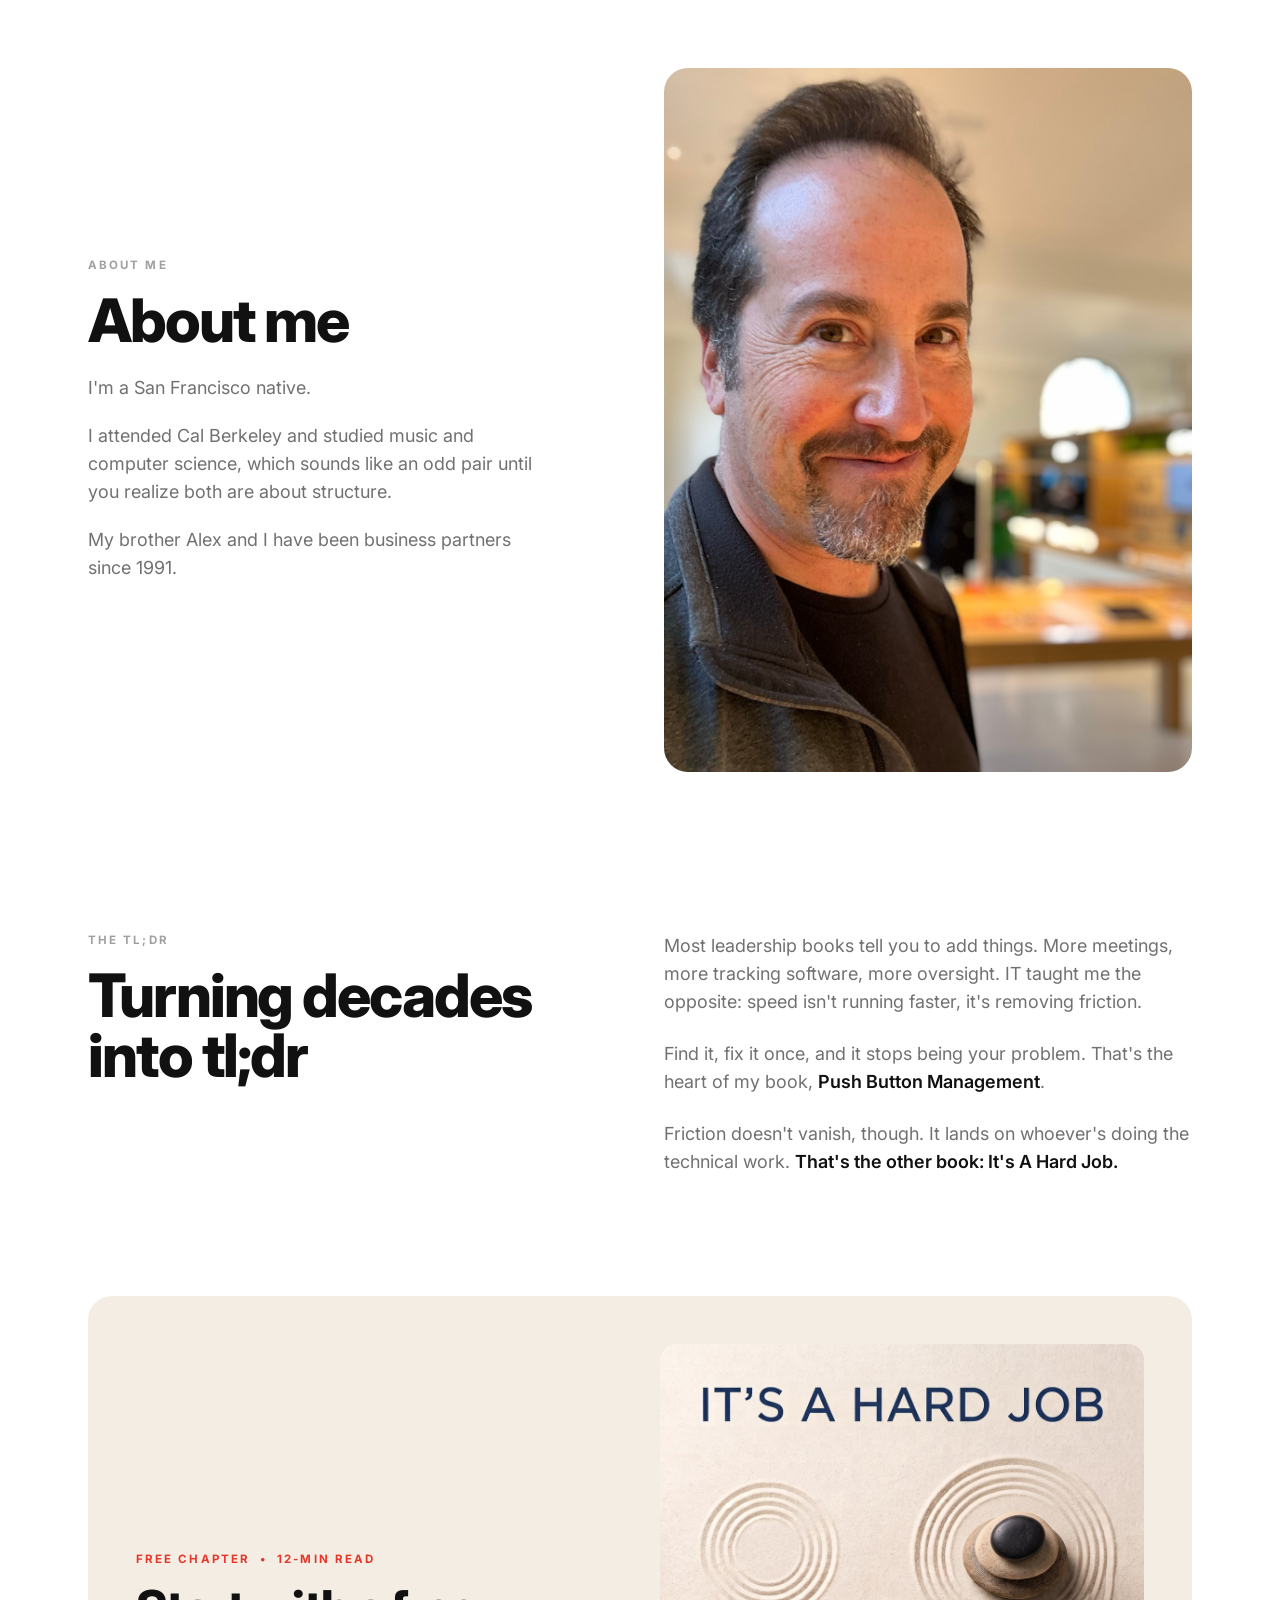
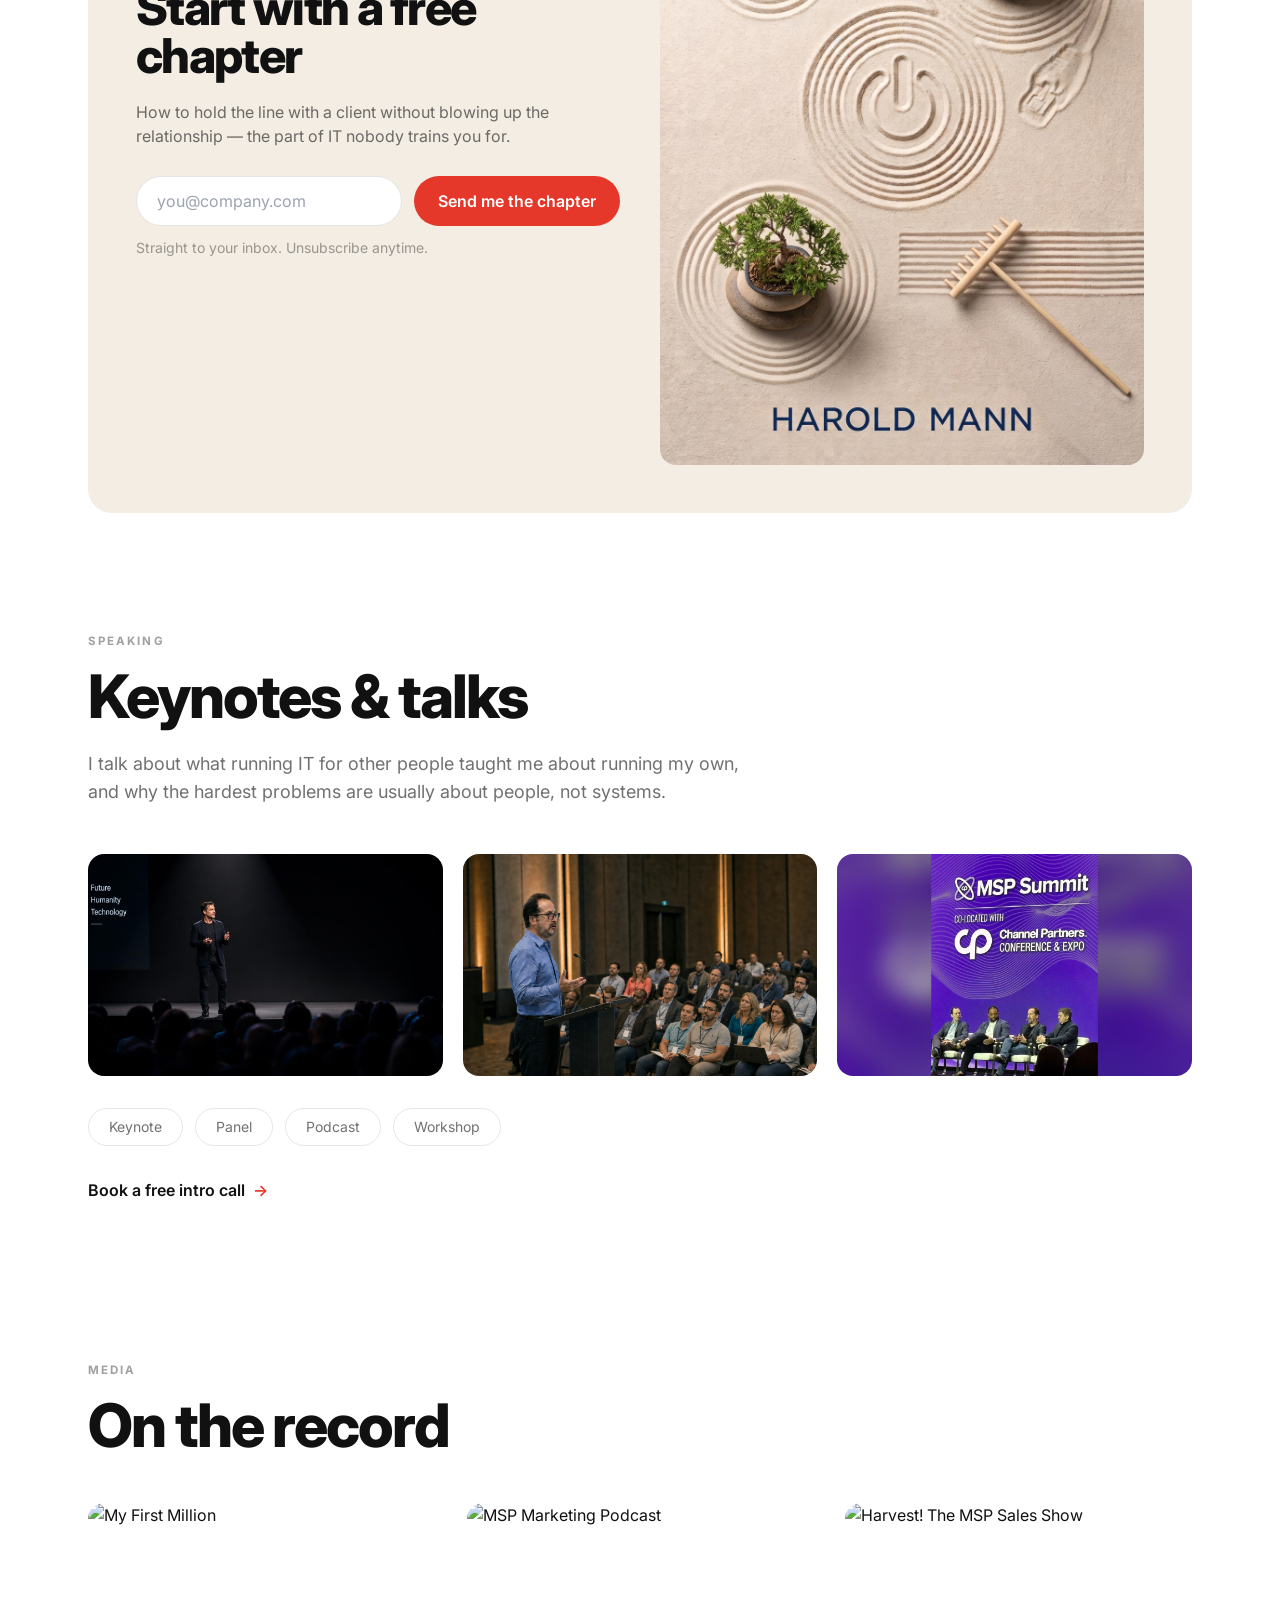
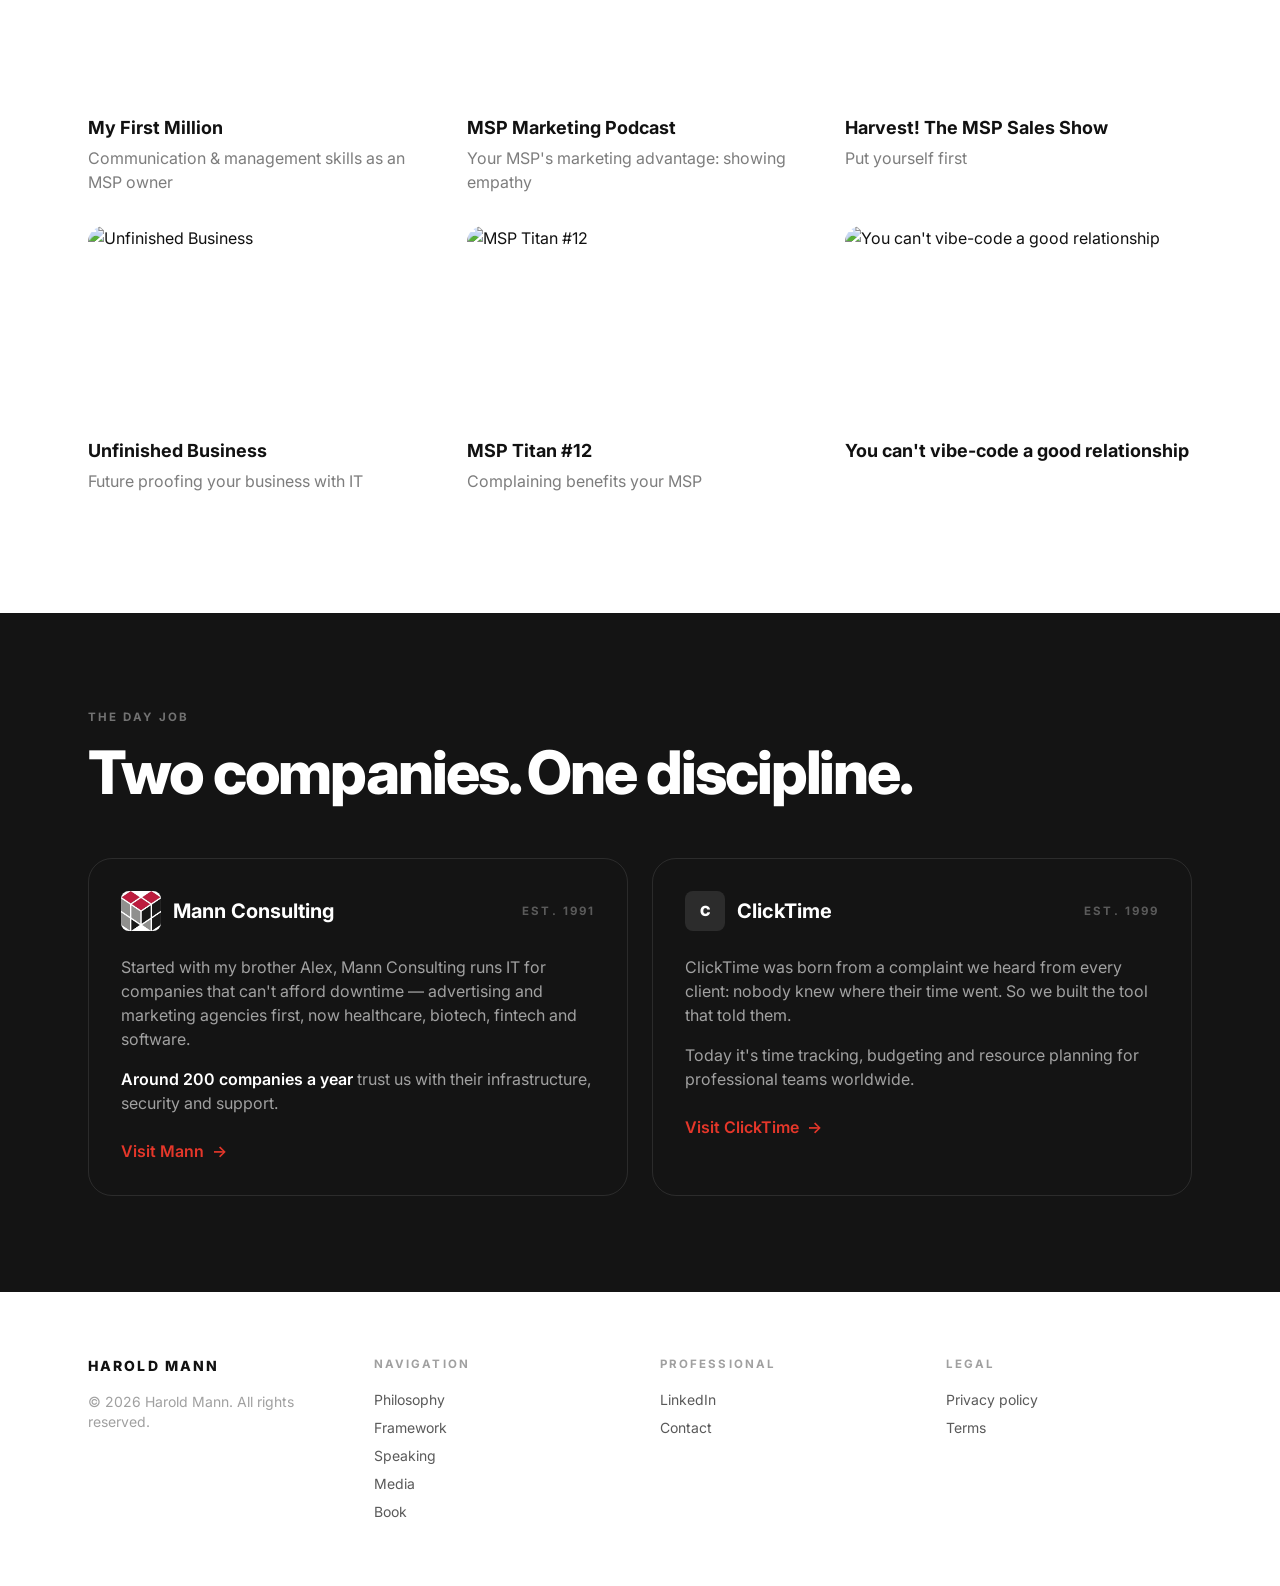
==== commit c2b7ccf8: "Replace About photo with new image" ====
--- a/index.html
+++ b/index.html
@@ -95,7 +95,7 @@
         <p>My brother Alex and I have been business partners since 1991.</p>
       </div>
     </div>
-    <img src="about-photo-DPIBq2gx.jpg" alt="Harold Mann speaking at a conference" class="rounded-3xl w-full aspect-[2/3] object-cover" />
+    <img src="7BE9B67E-3363-43AF-ADF0-B6D36248BE0D_1_102_o.jpeg" alt="Harold Mann" class="rounded-3xl w-full aspect-[2/3] object-cover" />
   </section>
 
   <!-- TL;DR / BOOK -->
@@ -157,32 +157,32 @@
     <h2 class="display text-5xl sm:text-6xl mt-4">On the record</h2>
     <div class="grid sm:grid-cols-2 lg:grid-cols-3 gap-8 mt-12">
       <article>
-        <a href="https://www.youtube.com/watch?v=TRwXVogZPvU" target="_blank" rel="noopener"><img src="https://img.youtube.com/vi/TRwXVogZPvU/hqdefault.jpg" alt="My First Million" class="rounded-2xl w-full aspect-video object-cover hover:opacity-90 transition" /></a>
+        <a href="https://www.youtube.com/watch?v=TRwXVogZPvU" target="_blank" rel="noopener"><img src="https://img.youtube.com/vi/TRwXVogZPvU/maxresdefault.jpg" onerror="this.onerror=null;this.src='https://img.youtube.com/vi/TRwXVogZPvU/hq720.jpg'" alt="My First Million" class="rounded-2xl w-full aspect-video object-cover hover:opacity-90 transition" /></a>
         <h3 class="text-lg font-bold mt-4">My First Million</h3>
         <p class="text-ink/55 mt-1">Communication &amp; management skills as an MSP owner</p>
       </article>
       <article>
-        <a href="https://www.youtube.com/watch?v=ofj1s66A0D0" target="_blank" rel="noopener"><img src="https://img.youtube.com/vi/ofj1s66A0D0/hqdefault.jpg" alt="MSP Marketing Podcast" class="rounded-2xl w-full aspect-video object-cover hover:opacity-90 transition" /></a>
+        <a href="https://www.youtube.com/watch?v=ofj1s66A0D0" target="_blank" rel="noopener"><img src="https://img.youtube.com/vi/ofj1s66A0D0/maxresdefault.jpg" onerror="this.onerror=null;this.src='https://img.youtube.com/vi/ofj1s66A0D0/hq720.jpg'" alt="MSP Marketing Podcast" class="rounded-2xl w-full aspect-video object-cover hover:opacity-90 transition" /></a>
         <h3 class="text-lg font-bold mt-4">MSP Marketing Podcast</h3>
         <p class="text-ink/55 mt-1">Your MSP's marketing advantage: showing empathy</p>
       </article>
       <article>
-        <a href="https://www.youtube.com/watch?v=BfsiZVT_xSQ" target="_blank" rel="noopener"><img src="https://img.youtube.com/vi/BfsiZVT_xSQ/hqdefault.jpg" alt="Harvest! The MSP Sales Show" class="rounded-2xl w-full aspect-video object-cover hover:opacity-90 transition" /></a>
+        <a href="https://www.youtube.com/watch?v=BfsiZVT_xSQ" target="_blank" rel="noopener"><img src="https://img.youtube.com/vi/BfsiZVT_xSQ/maxresdefault.jpg" onerror="this.onerror=null;this.src='https://img.youtube.com/vi/BfsiZVT_xSQ/hq720.jpg'" alt="Harvest! The MSP Sales Show" class="rounded-2xl w-full aspect-video object-cover hover:opacity-90 transition" /></a>
         <h3 class="text-lg font-bold mt-4">Harvest! The MSP Sales Show</h3>
         <p class="text-ink/55 mt-1">Put yourself first</p>
       </article>
       <article>
-        <a href="https://www.youtube.com/watch?v=xj9orHJYQME" target="_blank" rel="noopener"><img src="https://img.youtube.com/vi/xj9orHJYQME/hqdefault.jpg" alt="Unfinished Business" class="rounded-2xl w-full aspect-video object-cover hover:opacity-90 transition" /></a>
+        <a href="https://www.youtube.com/watch?v=xj9orHJYQME" target="_blank" rel="noopener"><img src="https://img.youtube.com/vi/xj9orHJYQME/maxresdefault.jpg" onerror="this.onerror=null;this.src='https://img.youtube.com/vi/xj9orHJYQME/hq720.jpg'" alt="Unfinished Business" class="rounded-2xl w-full aspect-video object-cover hover:opacity-90 transition" /></a>
         <h3 class="text-lg font-bold mt-4">Unfinished Business</h3>
         <p class="text-ink/55 mt-1">Future proofing your business with IT</p>
       </article>
       <article>
-        <a href="https://www.youtube.com/watch?v=vyaTdAoslro" target="_blank" rel="noopener"><img src="https://img.youtube.com/vi/vyaTdAoslro/hqdefault.jpg" alt="MSP Titan #12" class="rounded-2xl w-full aspect-video object-cover hover:opacity-90 transition" /></a>
+        <a href="https://www.youtube.com/watch?v=vyaTdAoslro" target="_blank" rel="noopener"><img src="https://img.youtube.com/vi/vyaTdAoslro/maxresdefault.jpg" onerror="this.onerror=null;this.src='https://img.youtube.com/vi/vyaTdAoslro/hq720.jpg'" alt="MSP Titan #12" class="rounded-2xl w-full aspect-video object-cover hover:opacity-90 transition" /></a>
         <h3 class="text-lg font-bold mt-4">MSP Titan #12</h3>
         <p class="text-ink/55 mt-1">Complaining benefits your MSP</p>
       </article>
       <article>
-        <a href="https://www.youtube.com/watch?v=D98fhp_DgAo" target="_blank" rel="noopener"><img src="https://img.youtube.com/vi/D98fhp_DgAo/hqdefault.jpg" alt="You can't vibe-code a good relationship" class="rounded-2xl w-full aspect-video object-cover hover:opacity-90 transition" /></a>
+        <a href="https://www.youtube.com/watch?v=D98fhp_DgAo" target="_blank" rel="noopener"><img src="https://img.youtube.com/vi/D98fhp_DgAo/maxresdefault.jpg" onerror="this.onerror=null;this.src='https://img.youtube.com/vi/D98fhp_DgAo/hq720.jpg'" alt="You can't vibe-code a good relationship" class="rounded-2xl w-full aspect-video object-cover hover:opacity-90 transition" /></a>
         <h3 class="text-lg font-bold mt-4">You can't vibe-code a good relationship</h3>
       </article>
     </div>
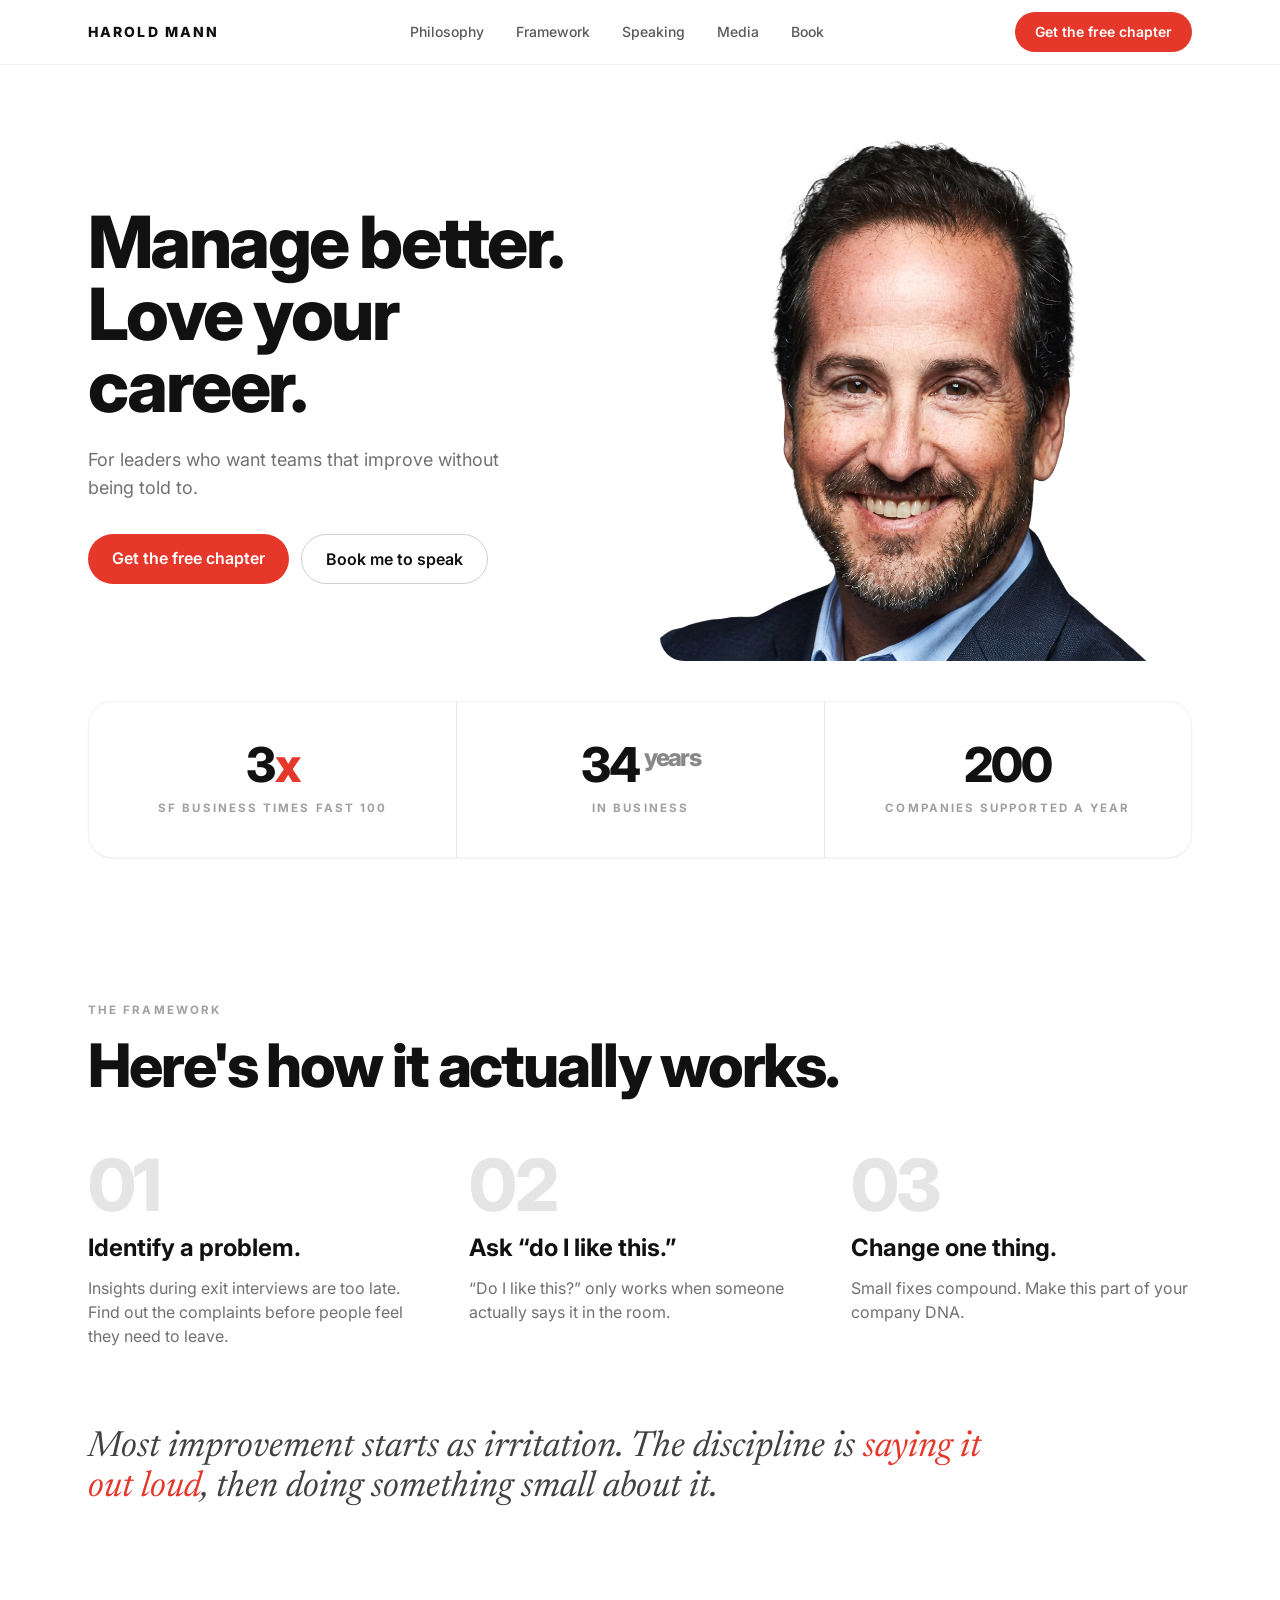
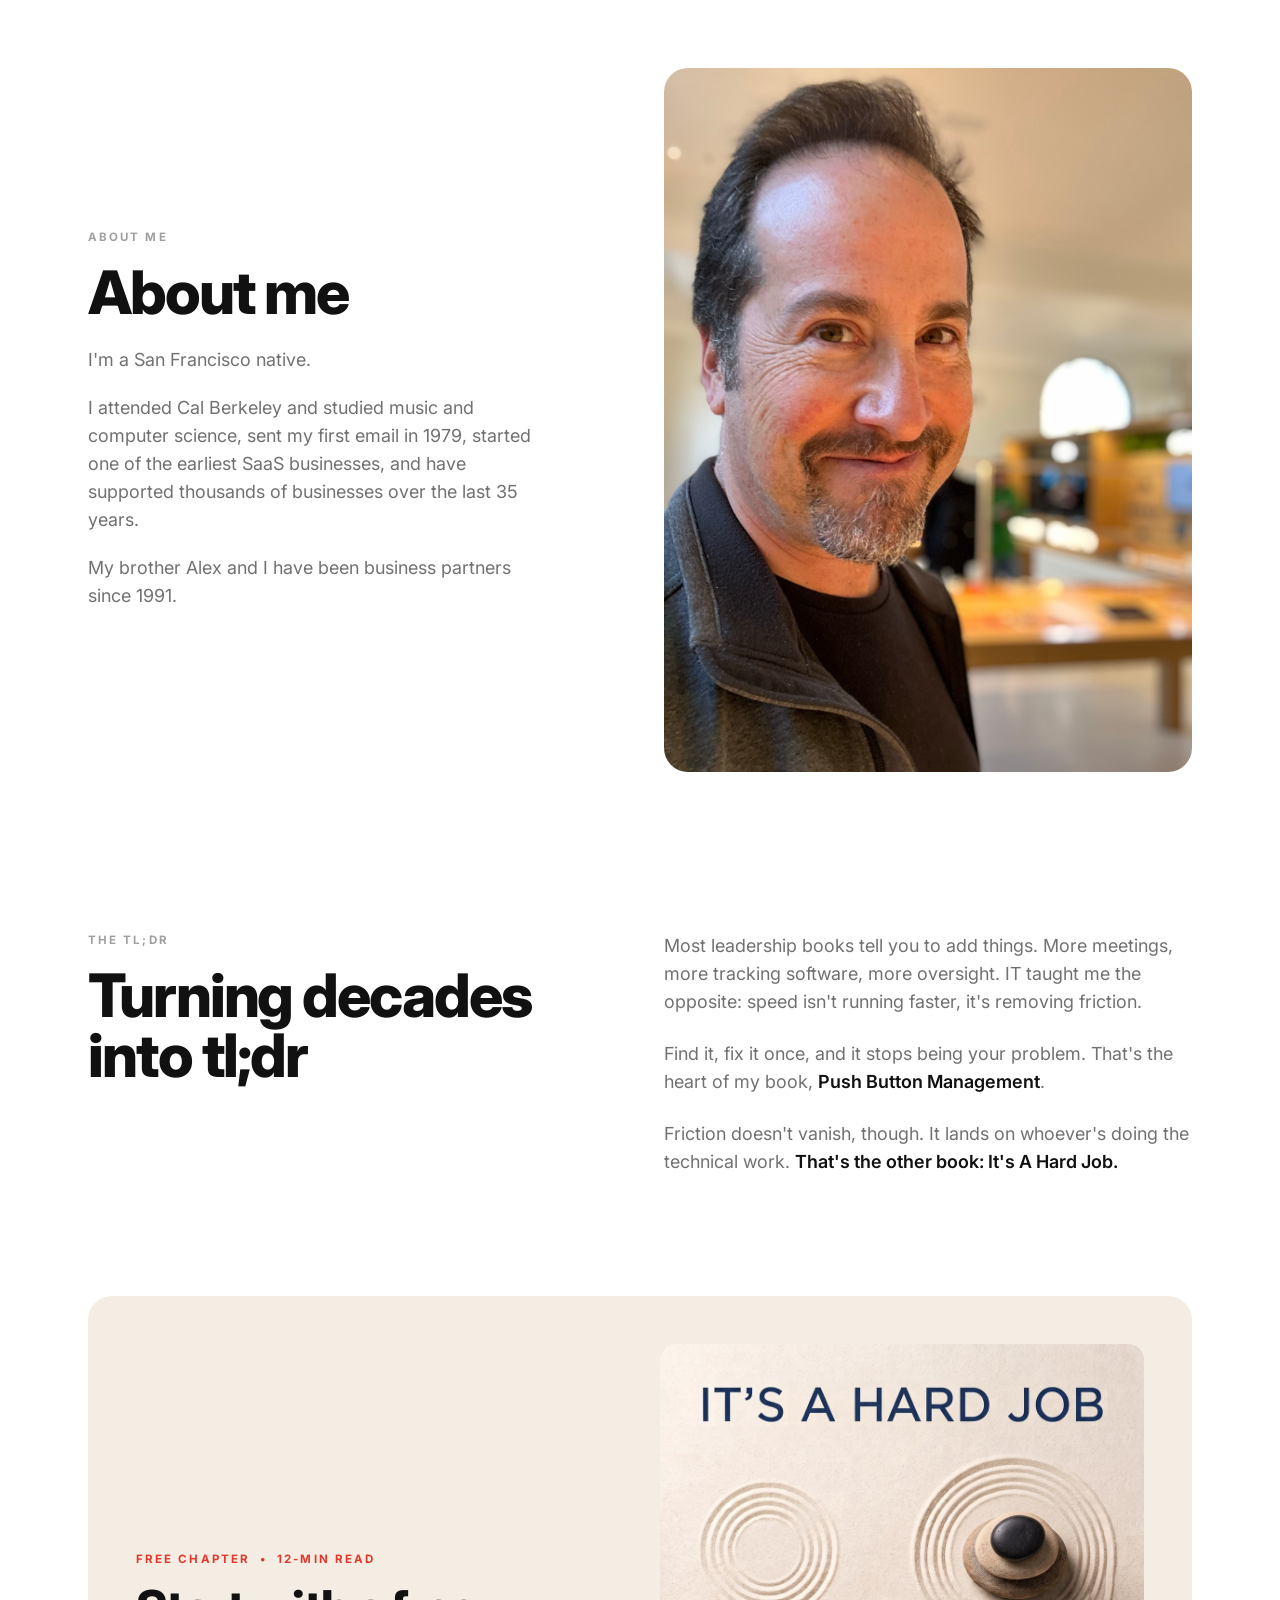
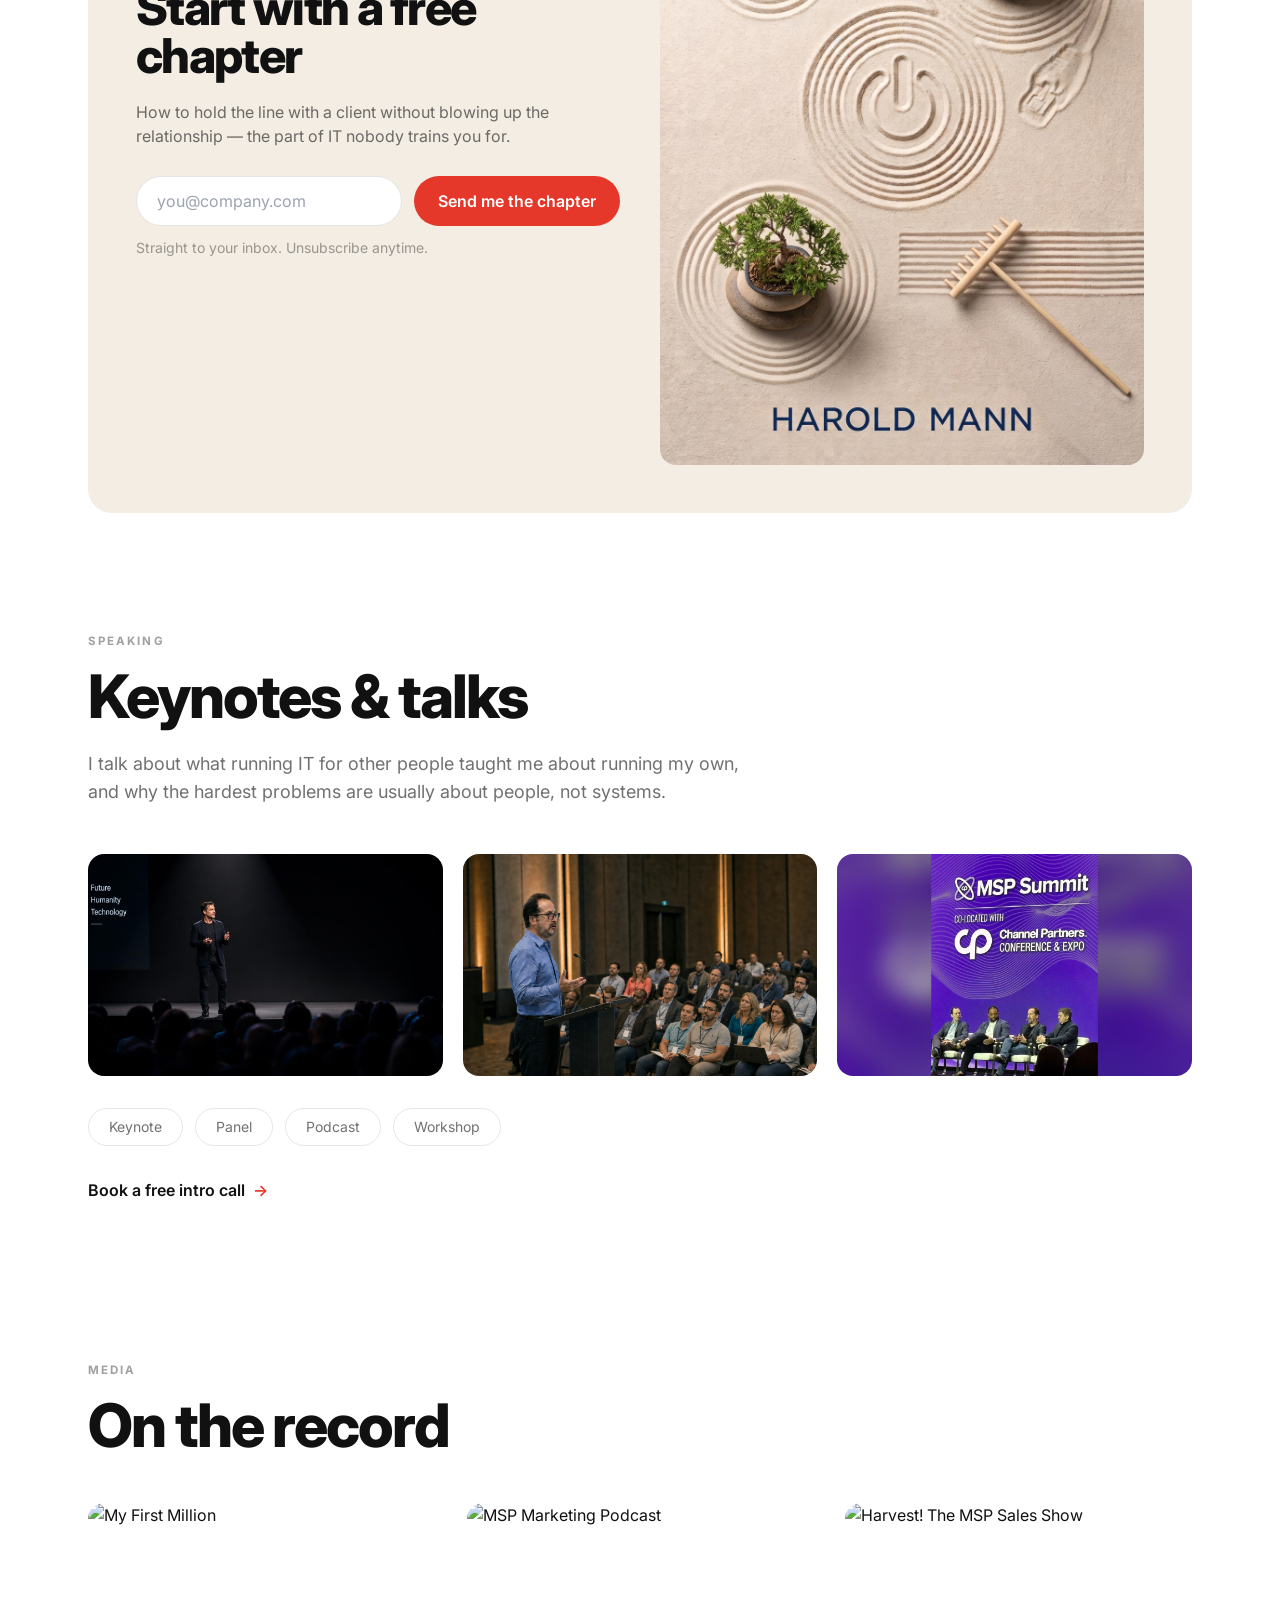
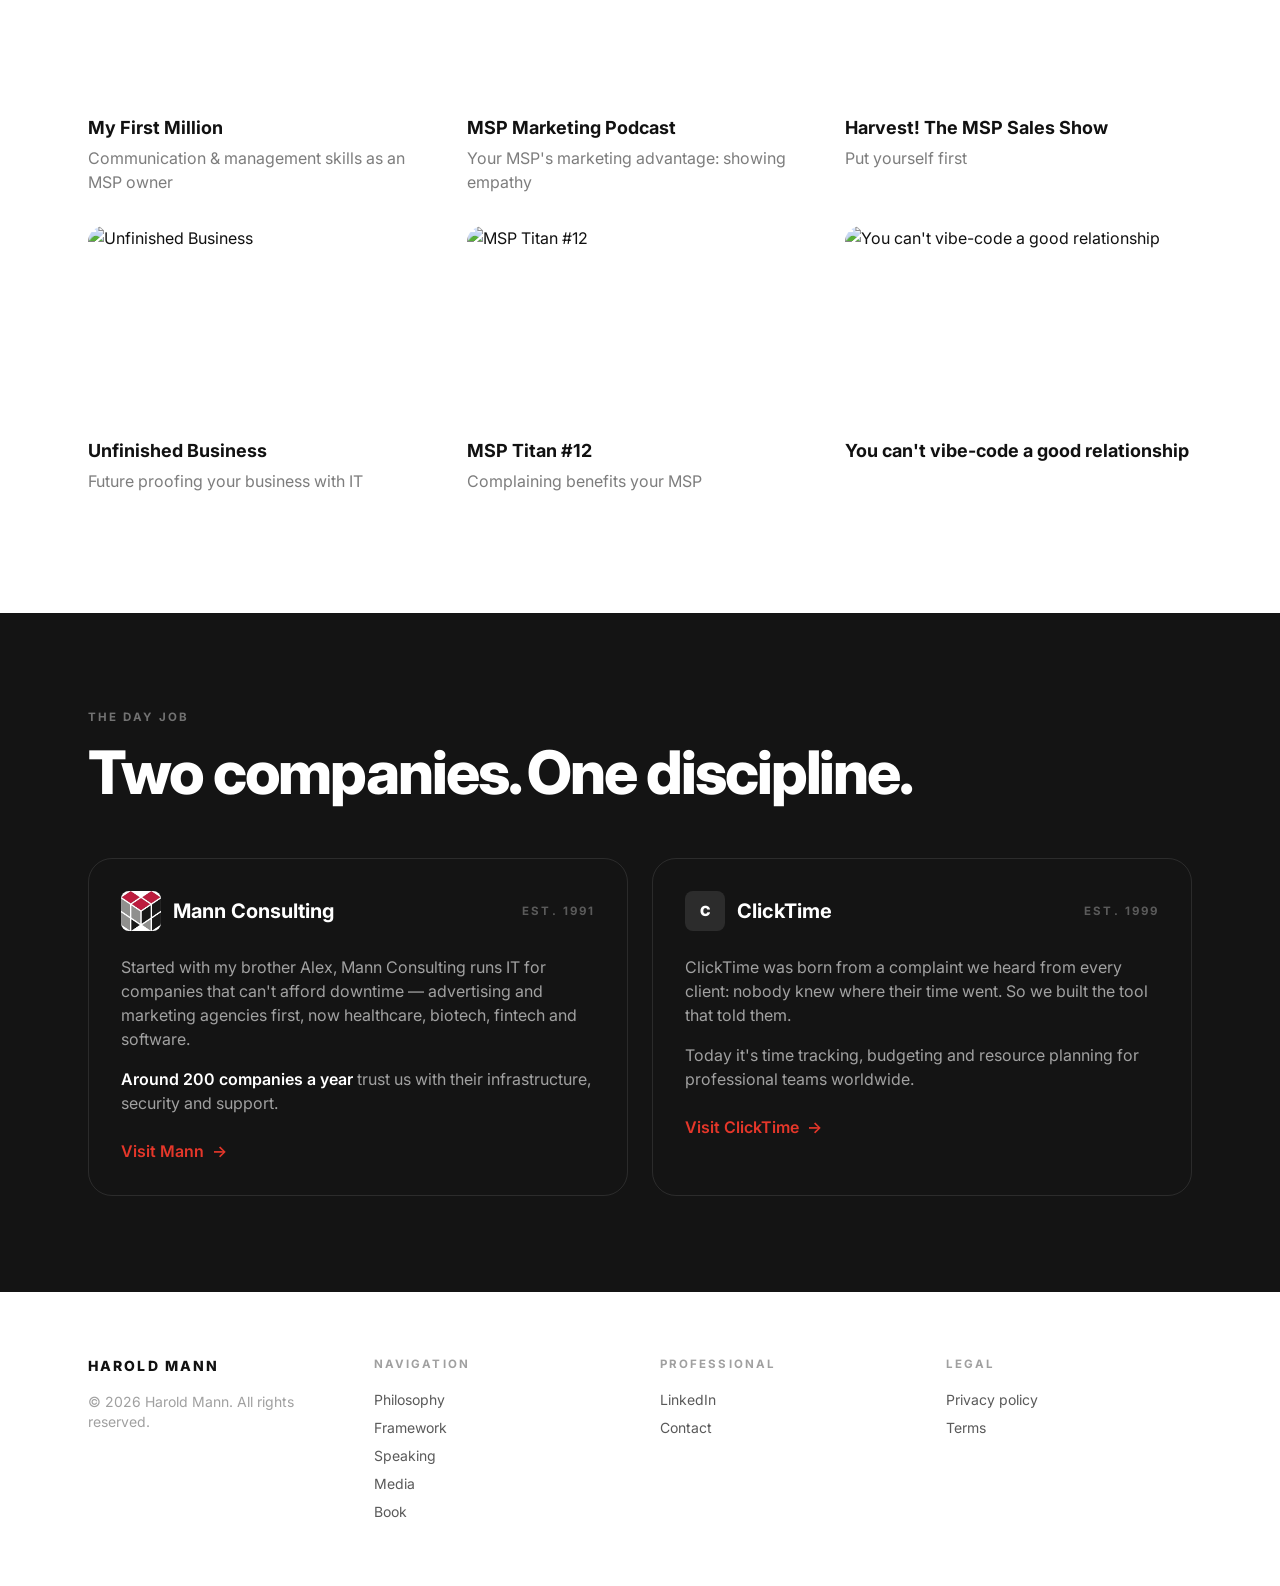
==== commit 44204afa: "Update About bio copy" ====
--- a/index.html
+++ b/index.html
@@ -91,7 +91,7 @@
       <h2 class="display text-5xl sm:text-6xl mt-4">About me</h2>
       <div class="mt-6 space-y-5 text-lg text-ink/60 max-w-md">
         <p>I'm a San Francisco native.</p>
-        <p>I attended Cal Berkeley and studied music and computer science, which sounds like an odd pair until you realize both are about structure.</p>
+        <p>I attended Cal Berkeley and studied music and computer science, sent my first email in 1979, started one of the earliest SaaS businesses, and have supported thousands of businesses over the last 35 years.</p>
         <p>My brother Alex and I have been business partners since 1991.</p>
       </div>
     </div>
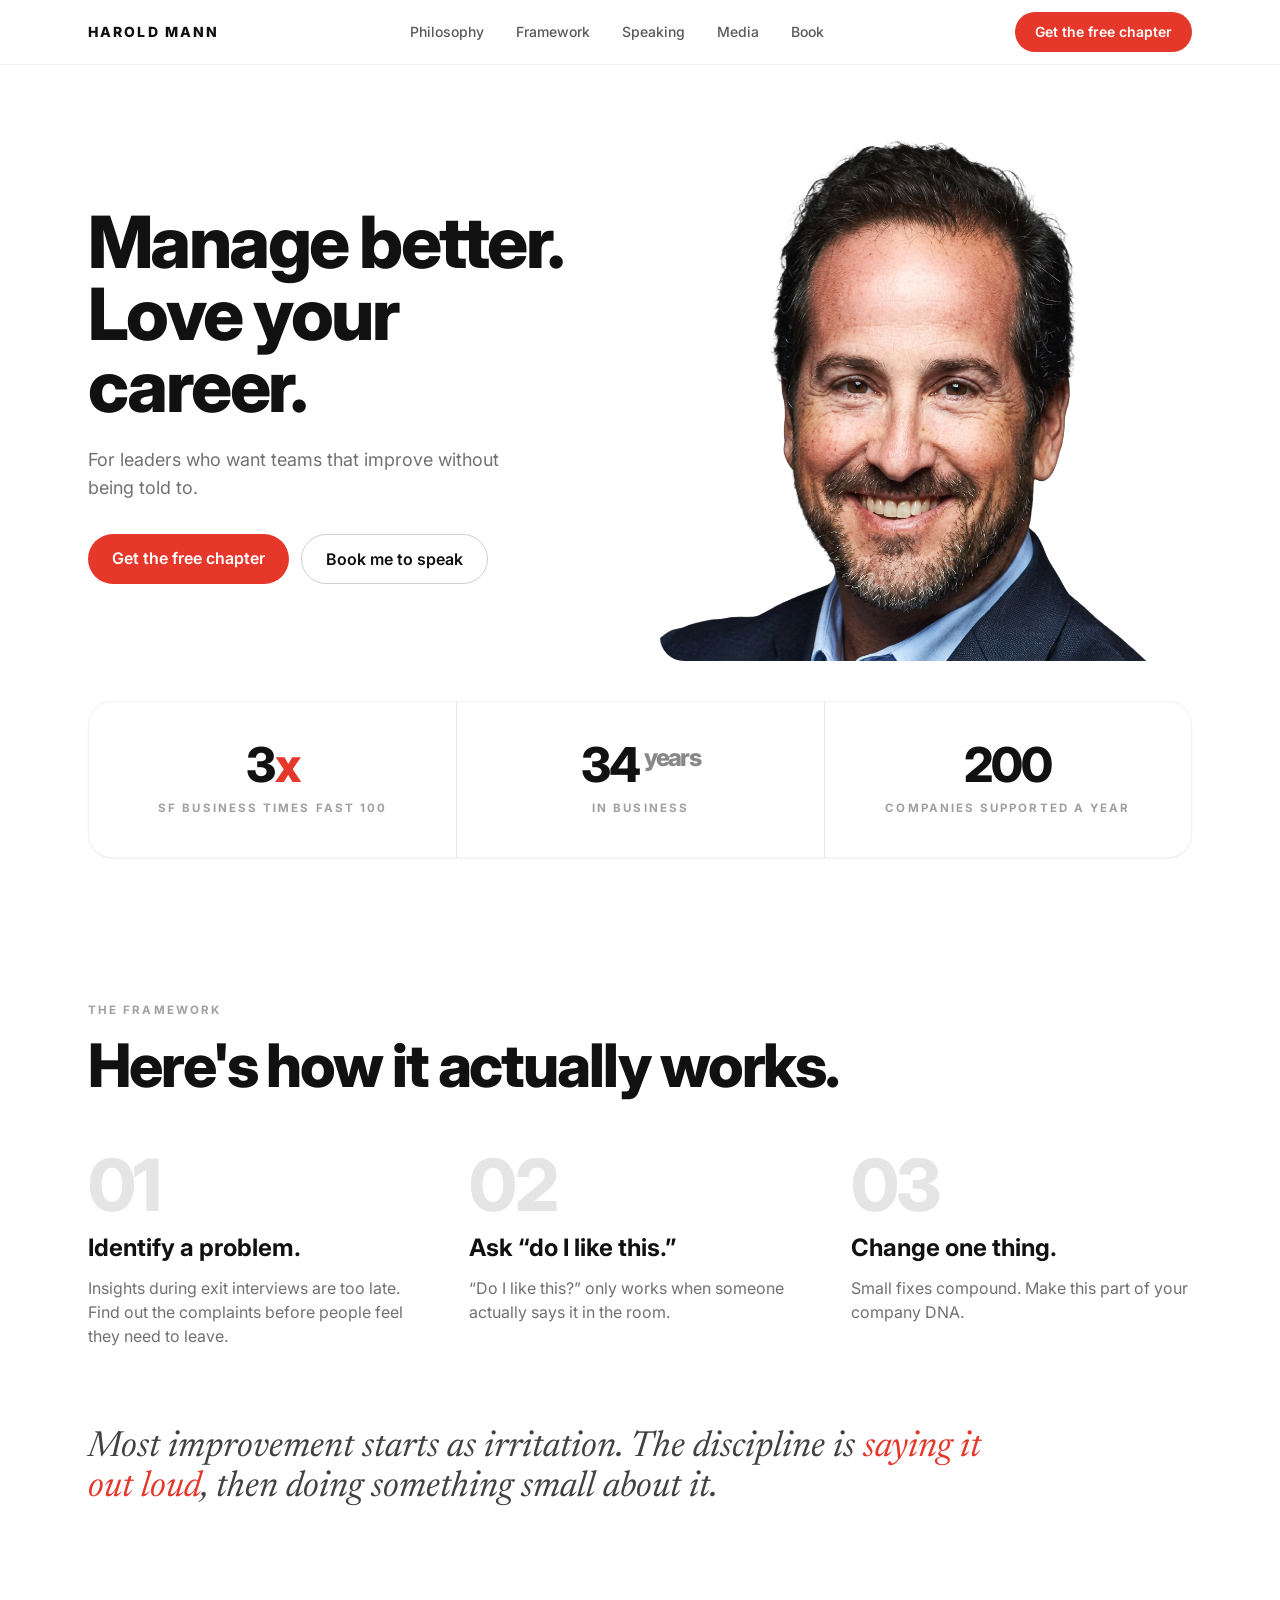
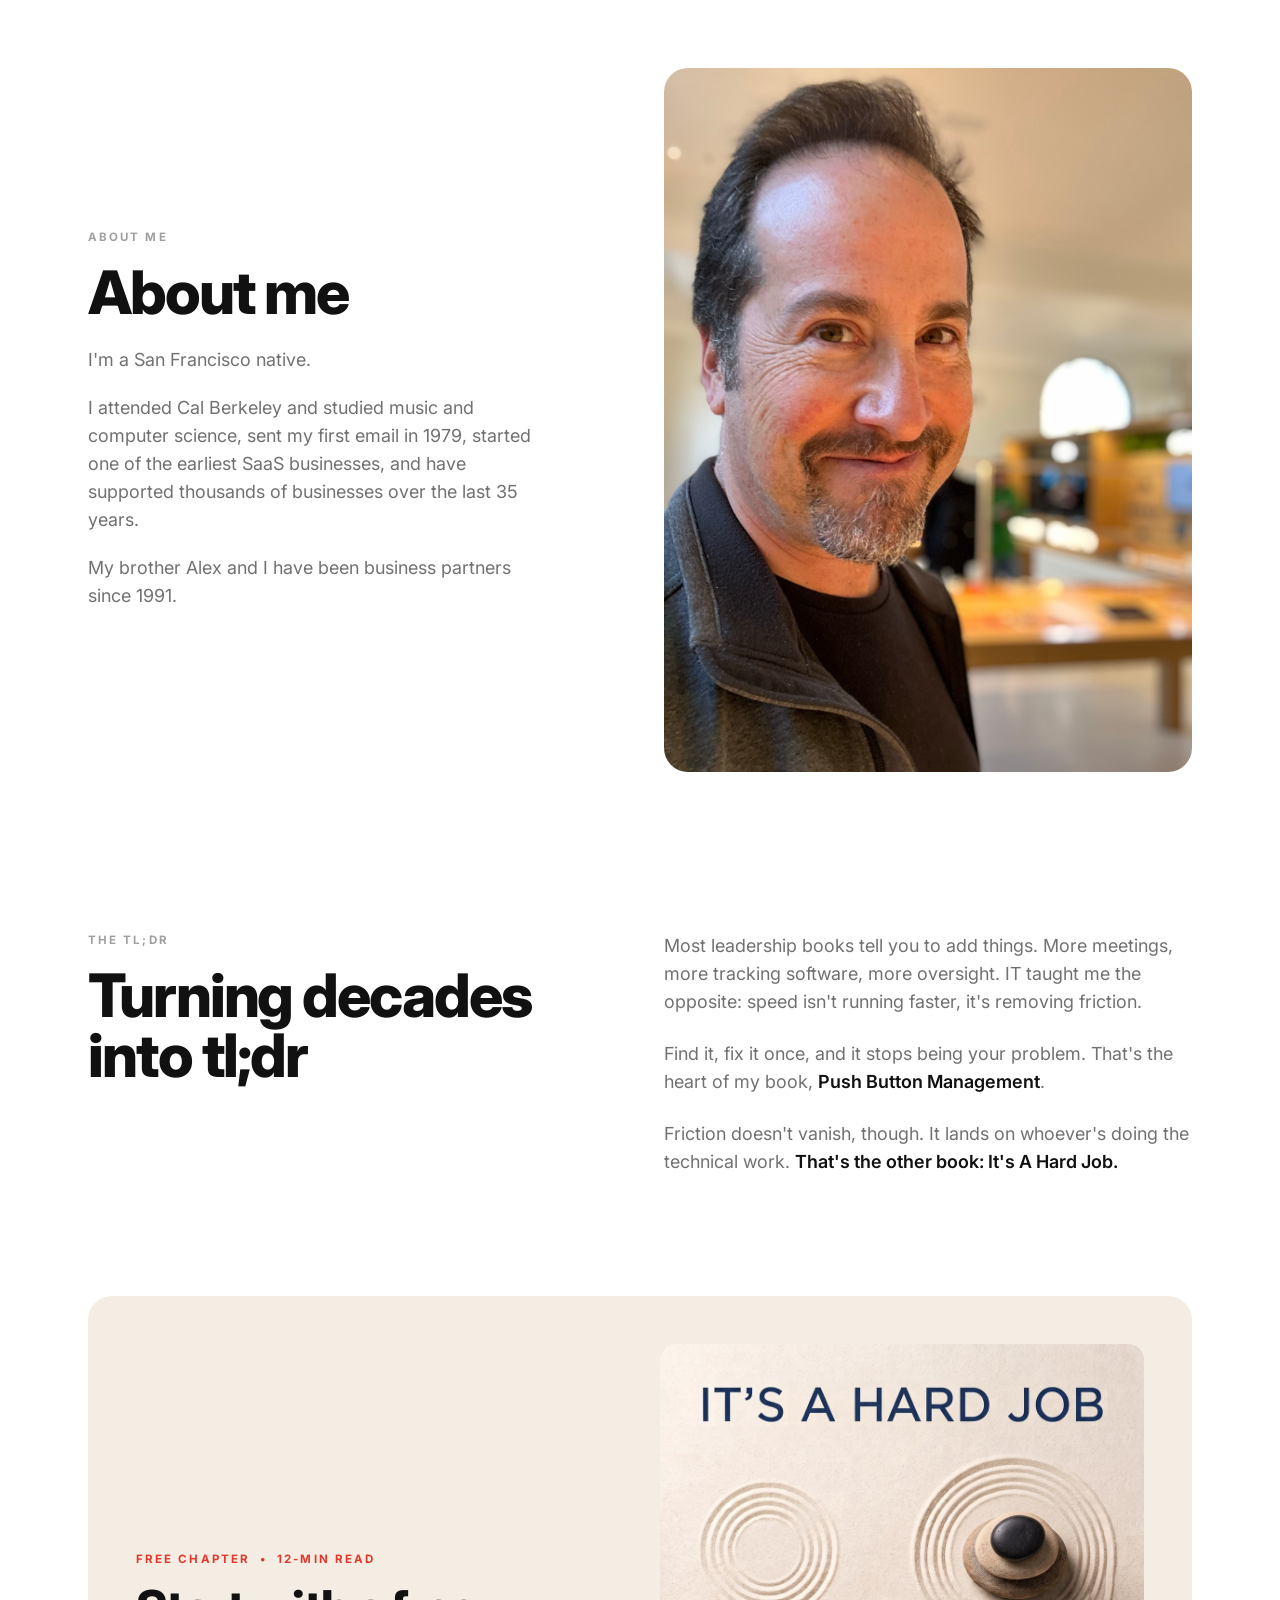
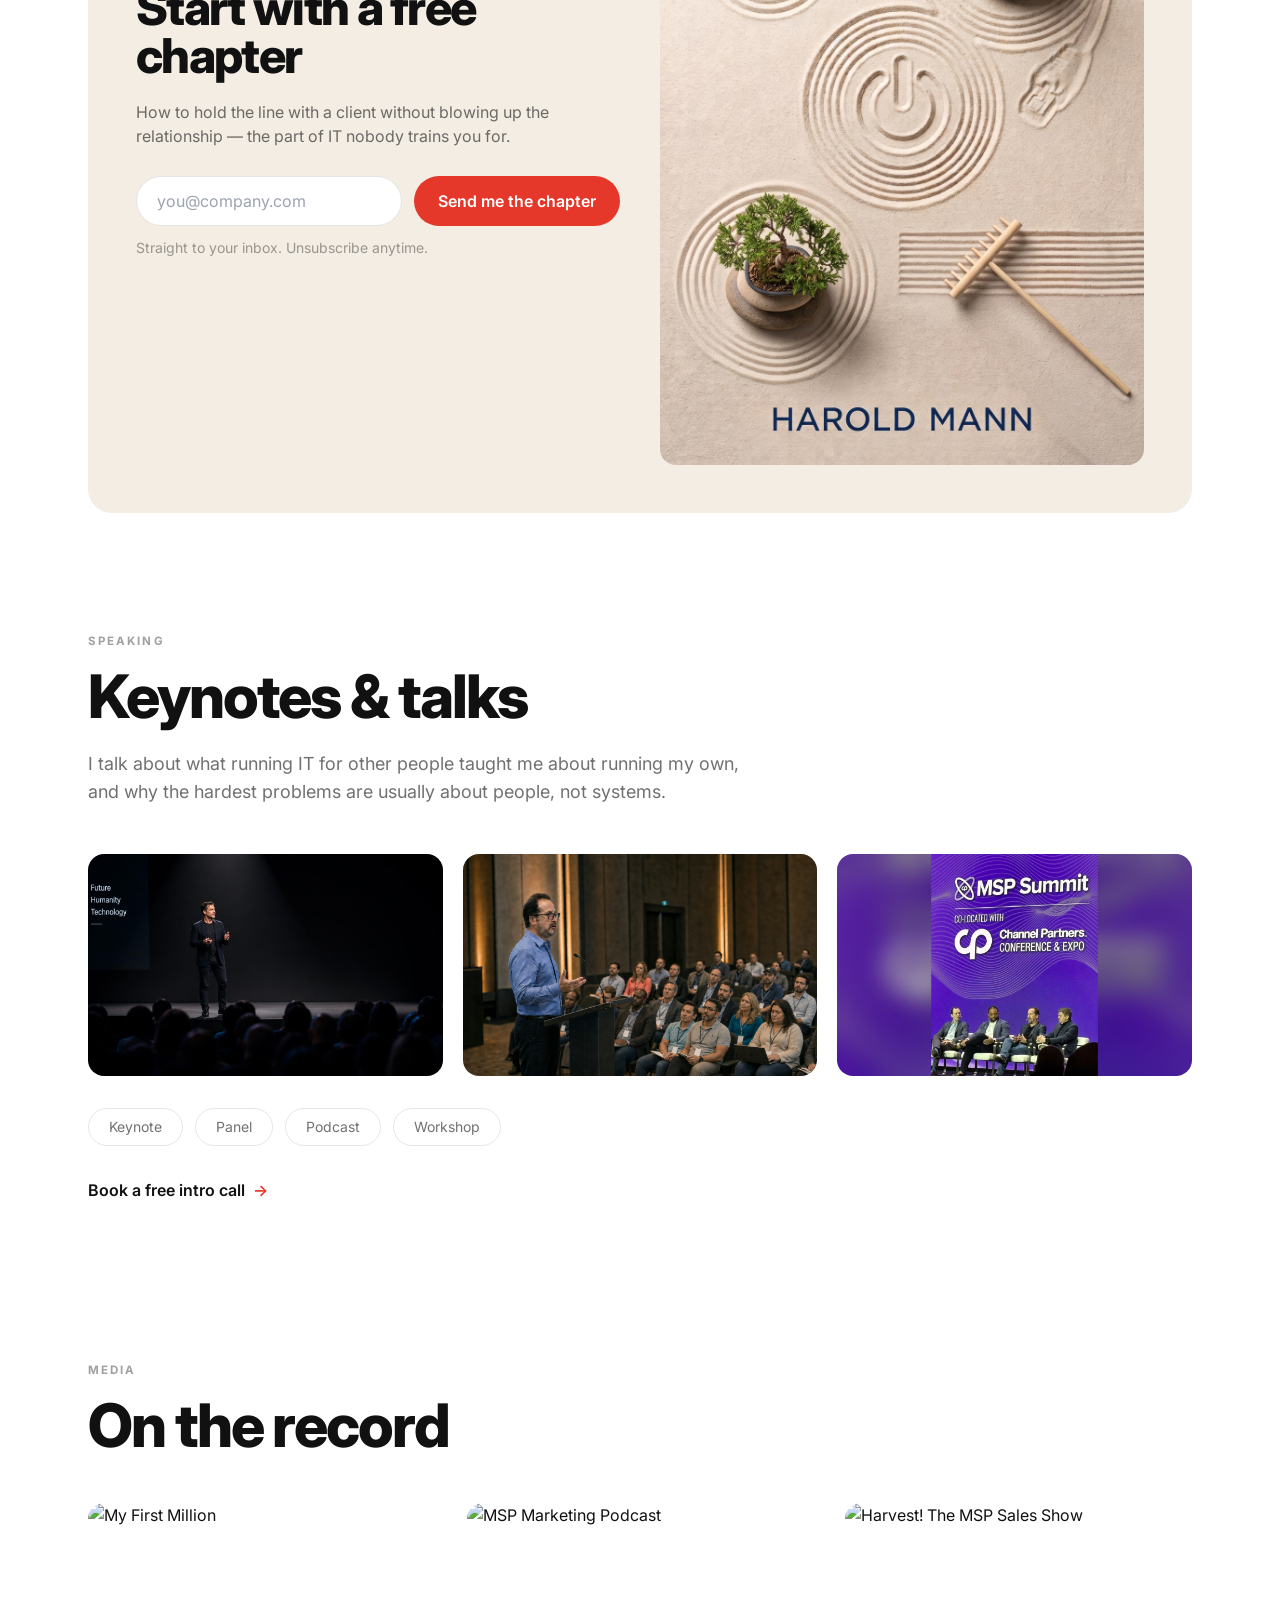
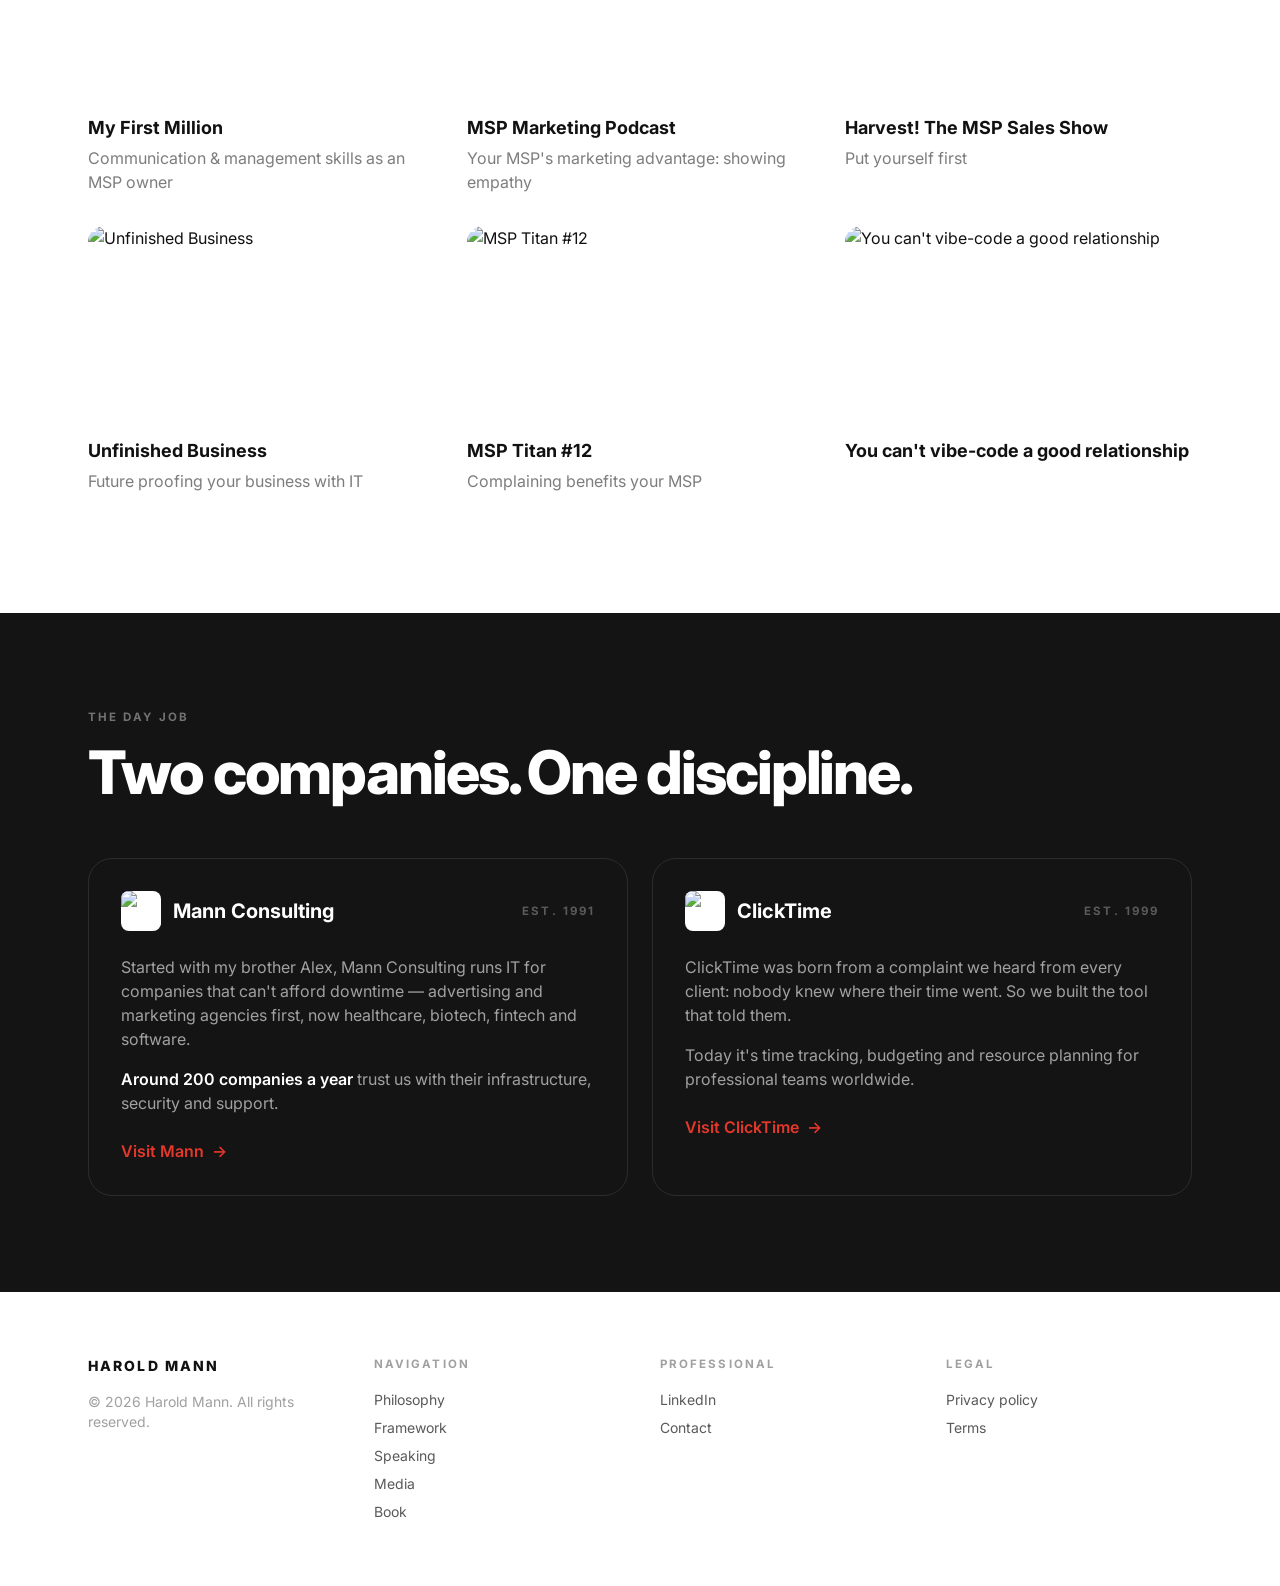
==== commit 83ea9ebe: "Use live favicons for Mann and ClickTime in Day Job section" ====
--- a/index.html
+++ b/index.html
@@ -197,7 +197,7 @@
         <div class="rounded-3xl border border-white/10 p-8">
           <div class="flex items-center justify-between">
             <div class="flex items-center gap-3">
-              <img src="mann-logo-DWUD8ISb.png" alt="Mann Consulting" class="w-10 h-10 rounded-lg object-contain bg-white p-1" />
+              <img src="https://www.google.com/s2/favicons?domain=mann.com&amp;sz=128" alt="Mann Consulting" class="w-10 h-10 rounded-lg object-contain bg-white p-1" />
               <span class="text-xl font-bold">Mann Consulting</span>
             </div>
             <span class="eyebrow uppercase text-white/30">Est. 1991</span>
@@ -211,7 +211,7 @@
         <div class="rounded-3xl border border-white/10 p-8">
           <div class="flex items-center justify-between">
             <div class="flex items-center gap-3">
-              <div class="w-10 h-10 rounded-lg bg-white/10 flex items-center justify-center font-black text-sm">C</div>
+              <img src="https://www.google.com/s2/favicons?domain=clicktime.com&amp;sz=128" alt="ClickTime" class="w-10 h-10 rounded-lg object-contain bg-white p-1" />
               <span class="text-xl font-bold">ClickTime</span>
             </div>
             <span class="eyebrow uppercase text-white/30">Est. 1999</span>
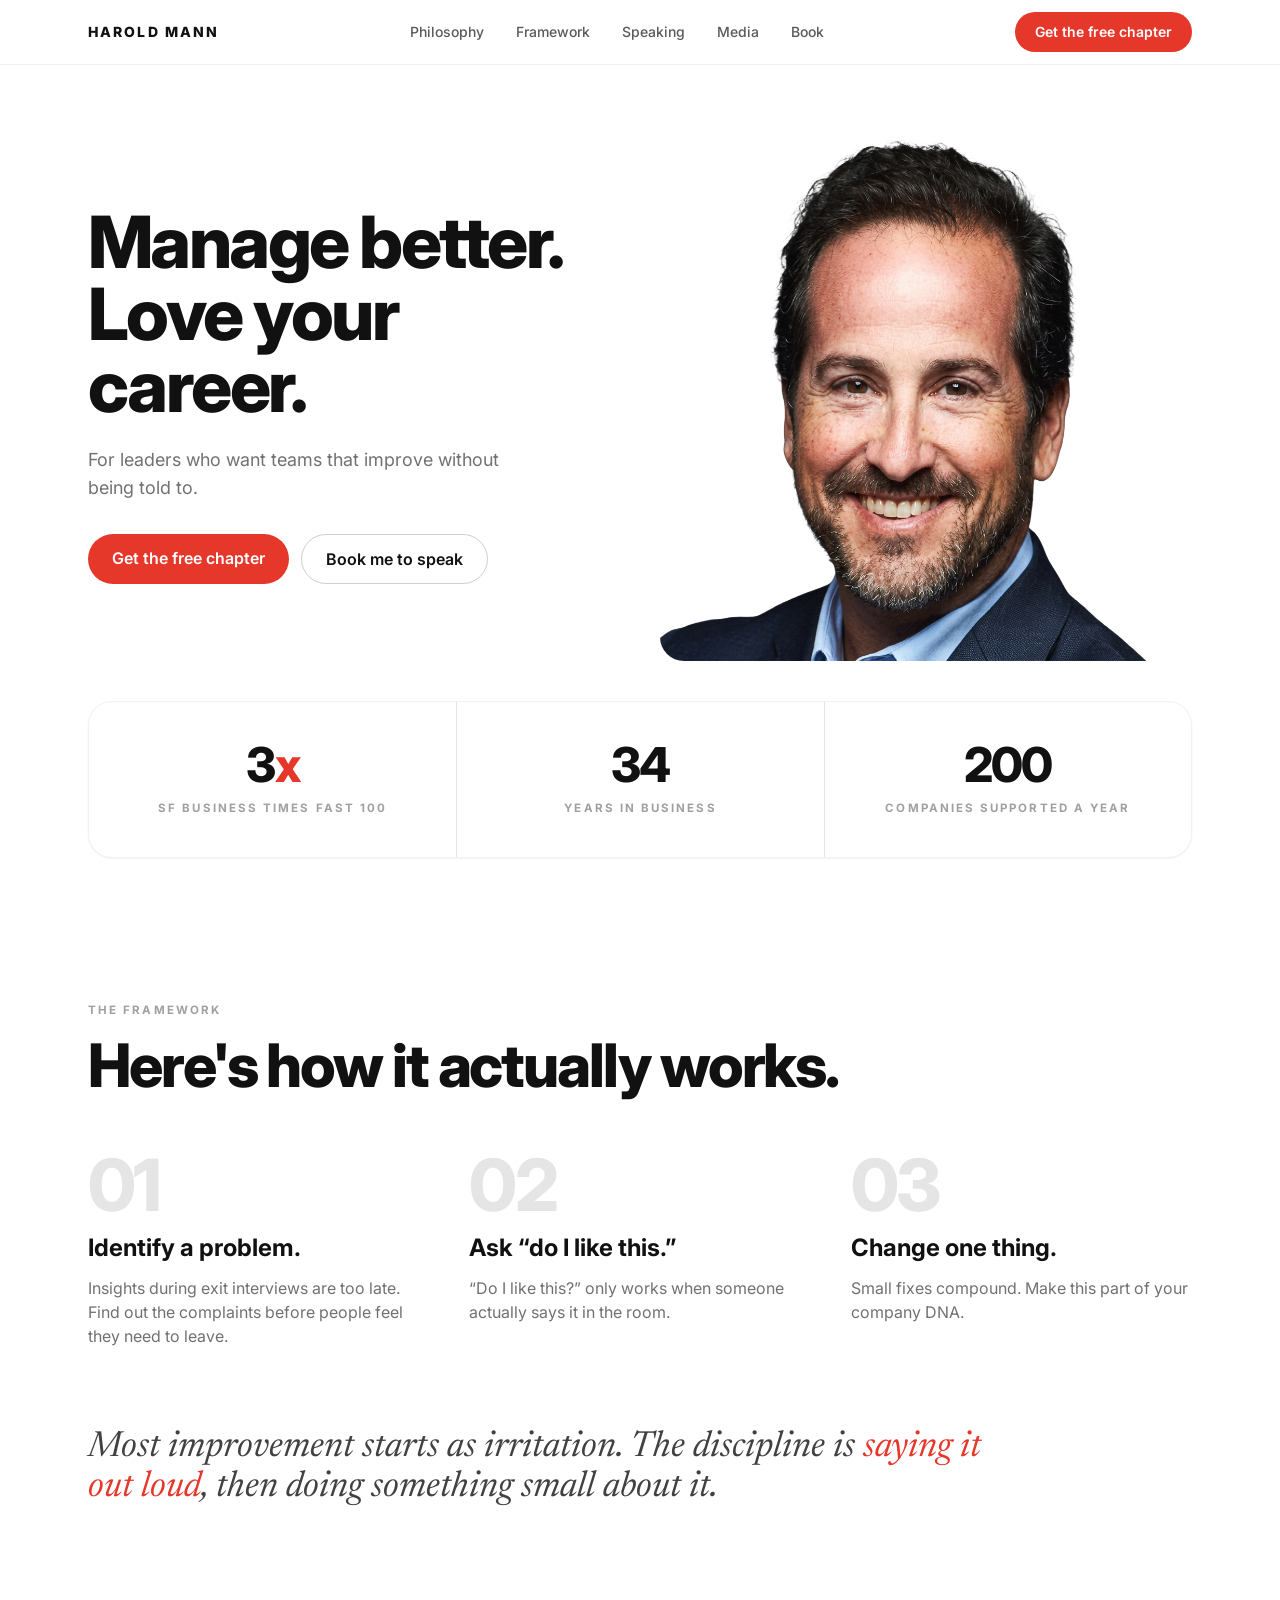
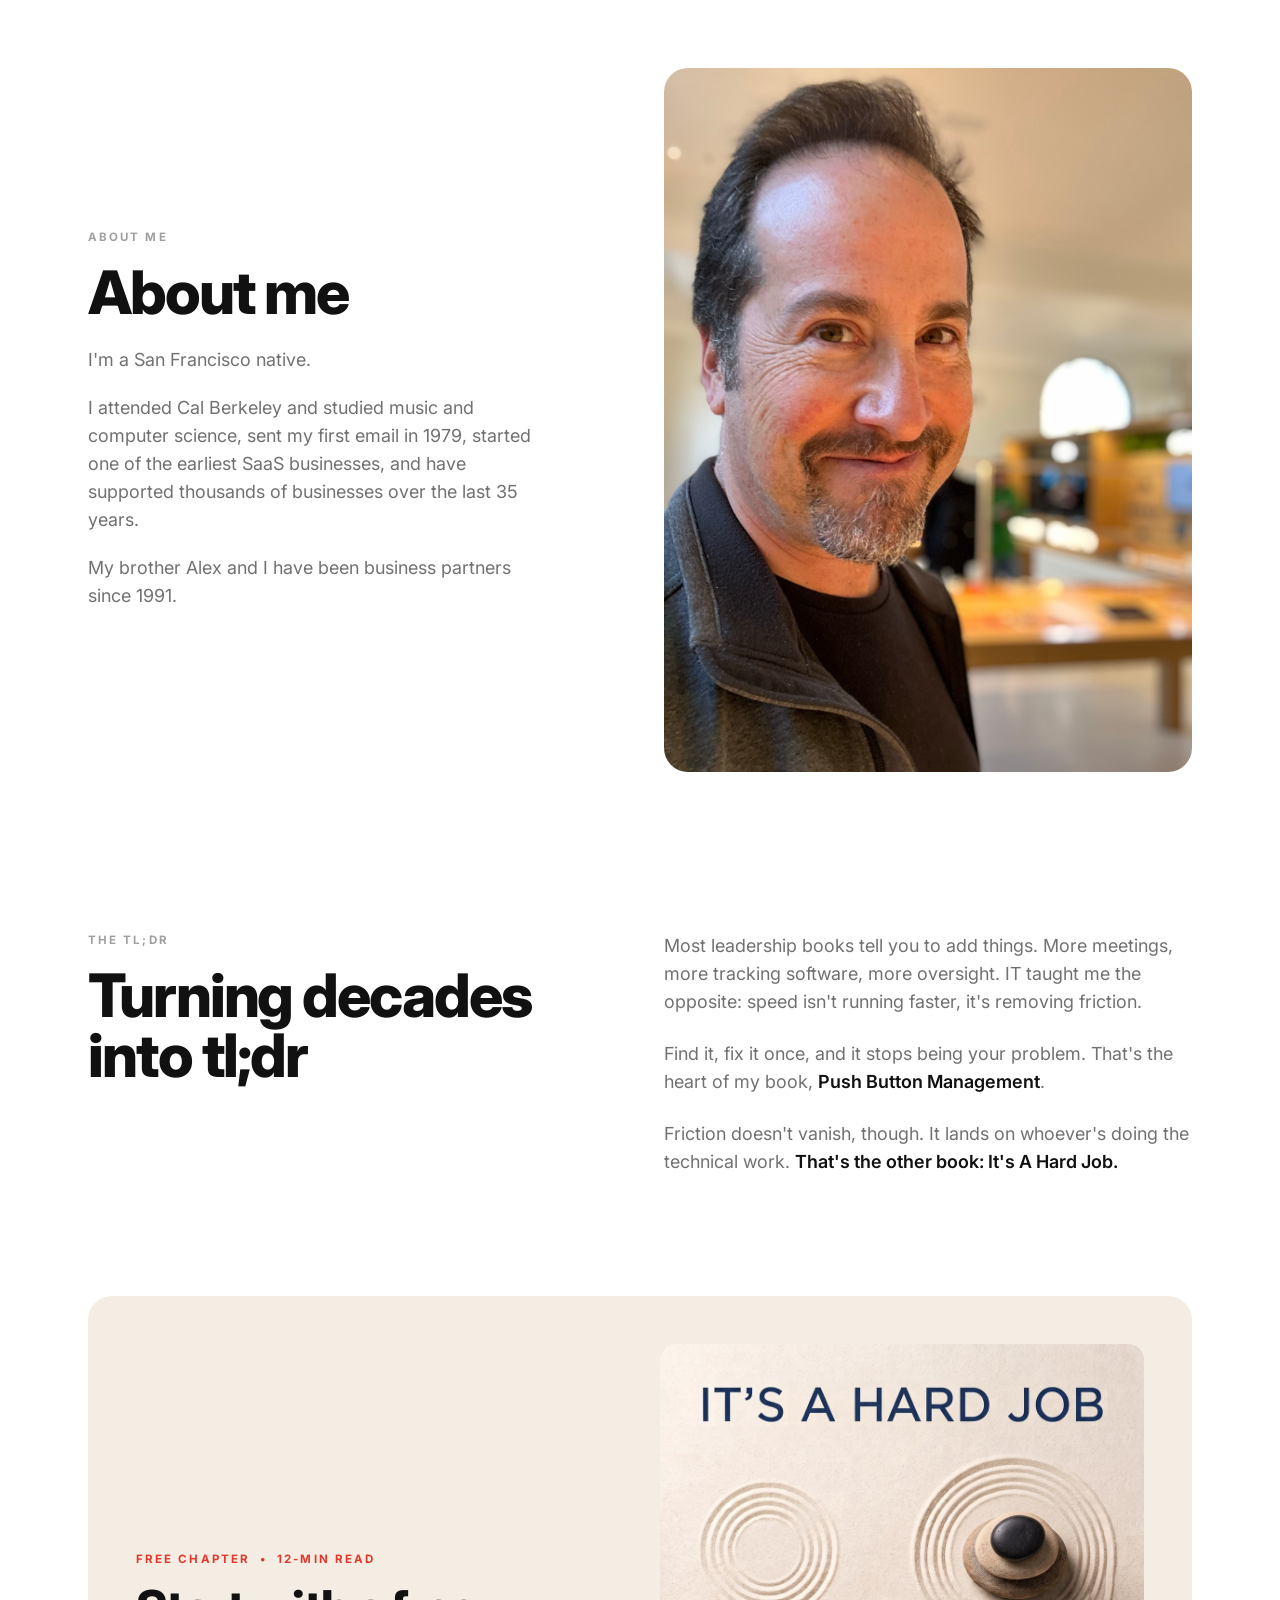
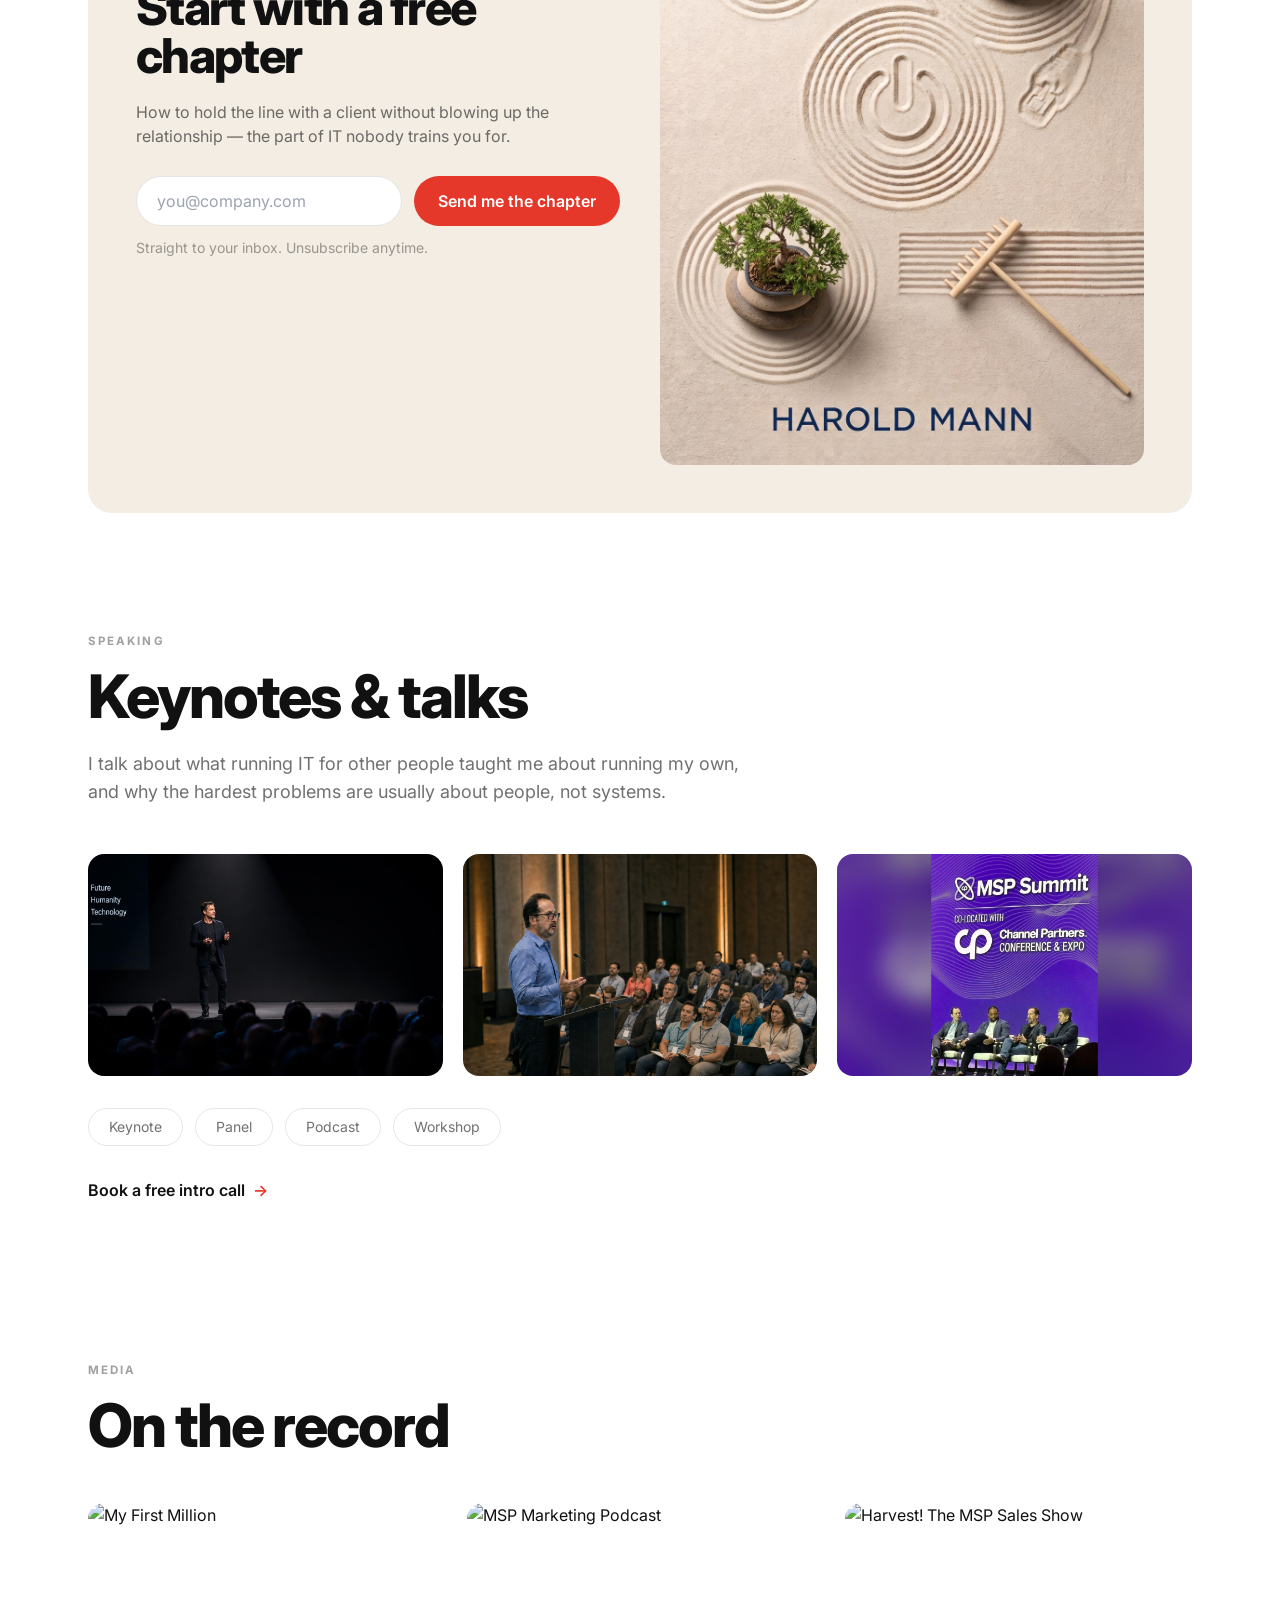
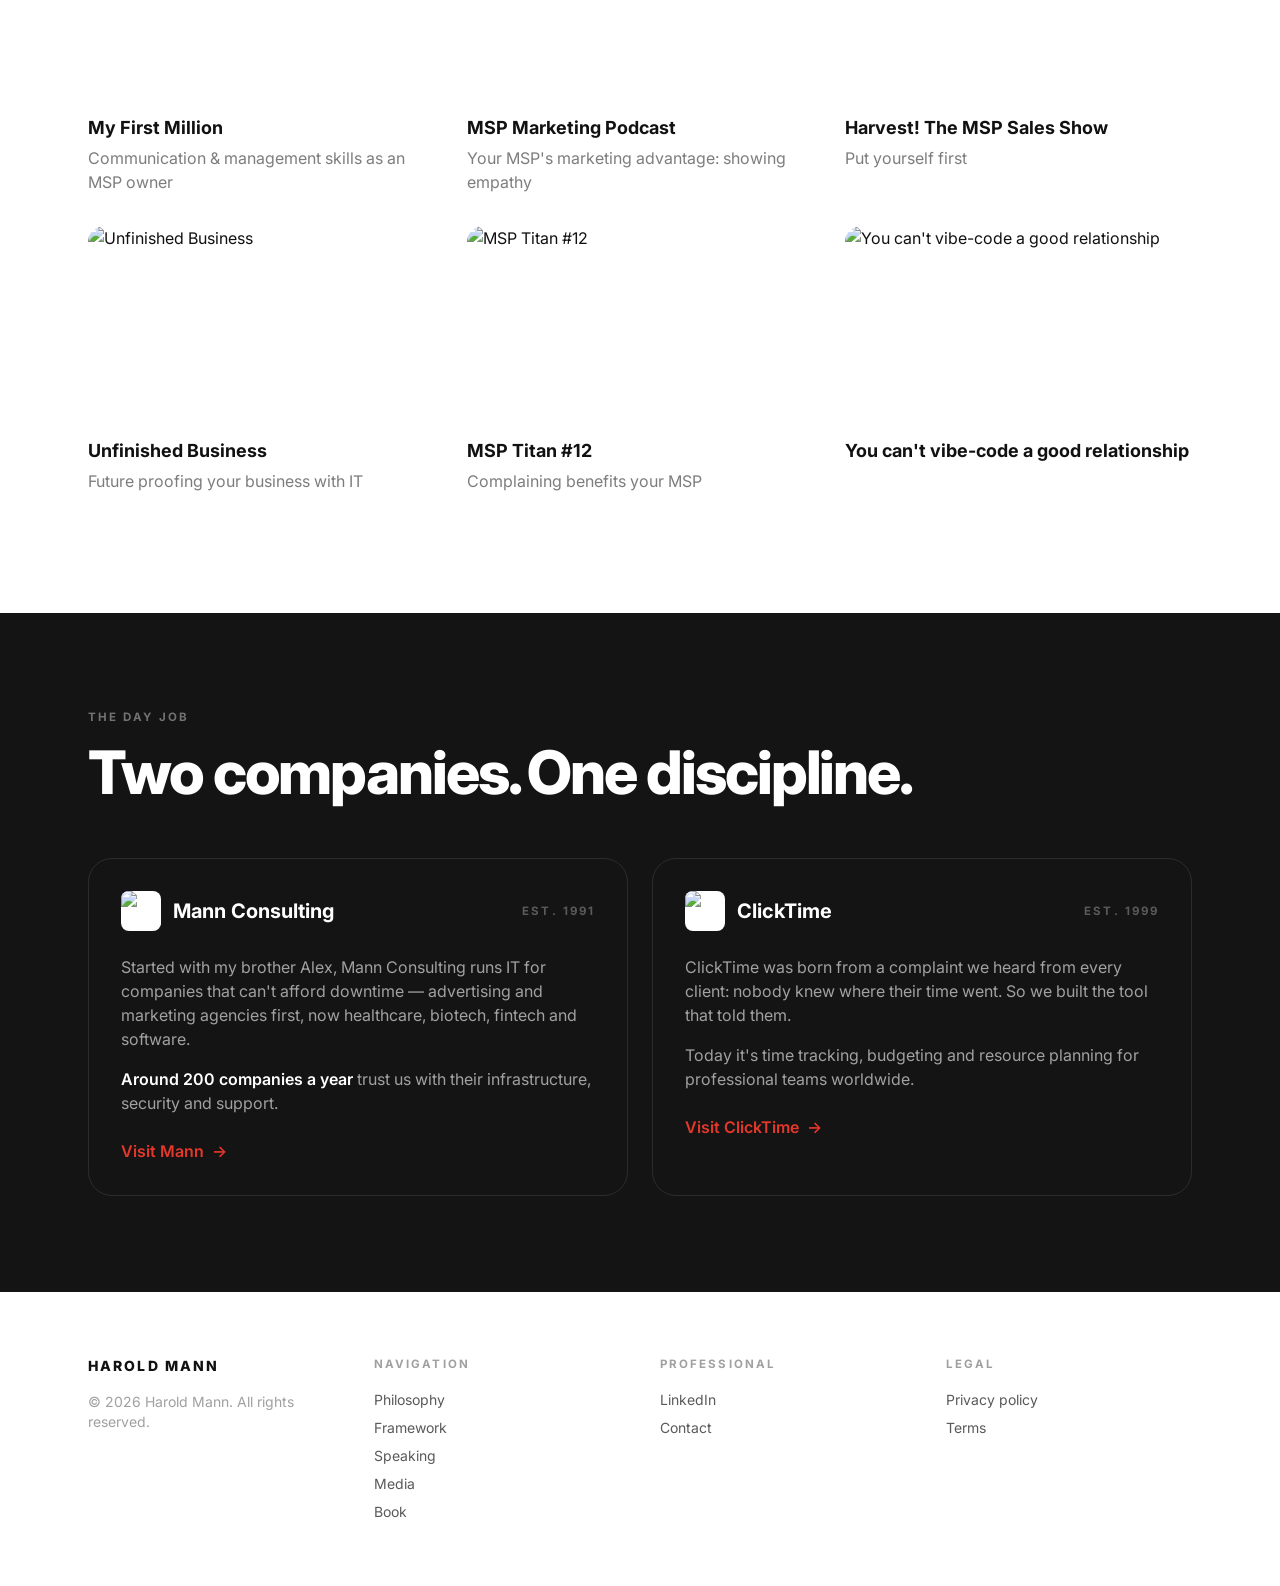
==== commit 3fd0f7a4: "Fix years in business stat formatting" ====
--- a/index.html
+++ b/index.html
@@ -50,8 +50,8 @@
         <div class="eyebrow uppercase text-ink/40 mt-3">SF Business Times Fast 100</div>
       </div>
       <div class="px-8 py-10 text-center">
-        <div class="display text-5xl">34<span class="text-2xl align-top ml-1 text-ink/50">years</span></div>
-        <div class="eyebrow uppercase text-ink/40 mt-3">In business</div>
+        <div class="display text-5xl">34</div>
+        <div class="eyebrow uppercase text-ink/40 mt-3">Years in business</div>
       </div>
       <div class="px-8 py-10 text-center">
         <div class="display text-5xl">200</div>
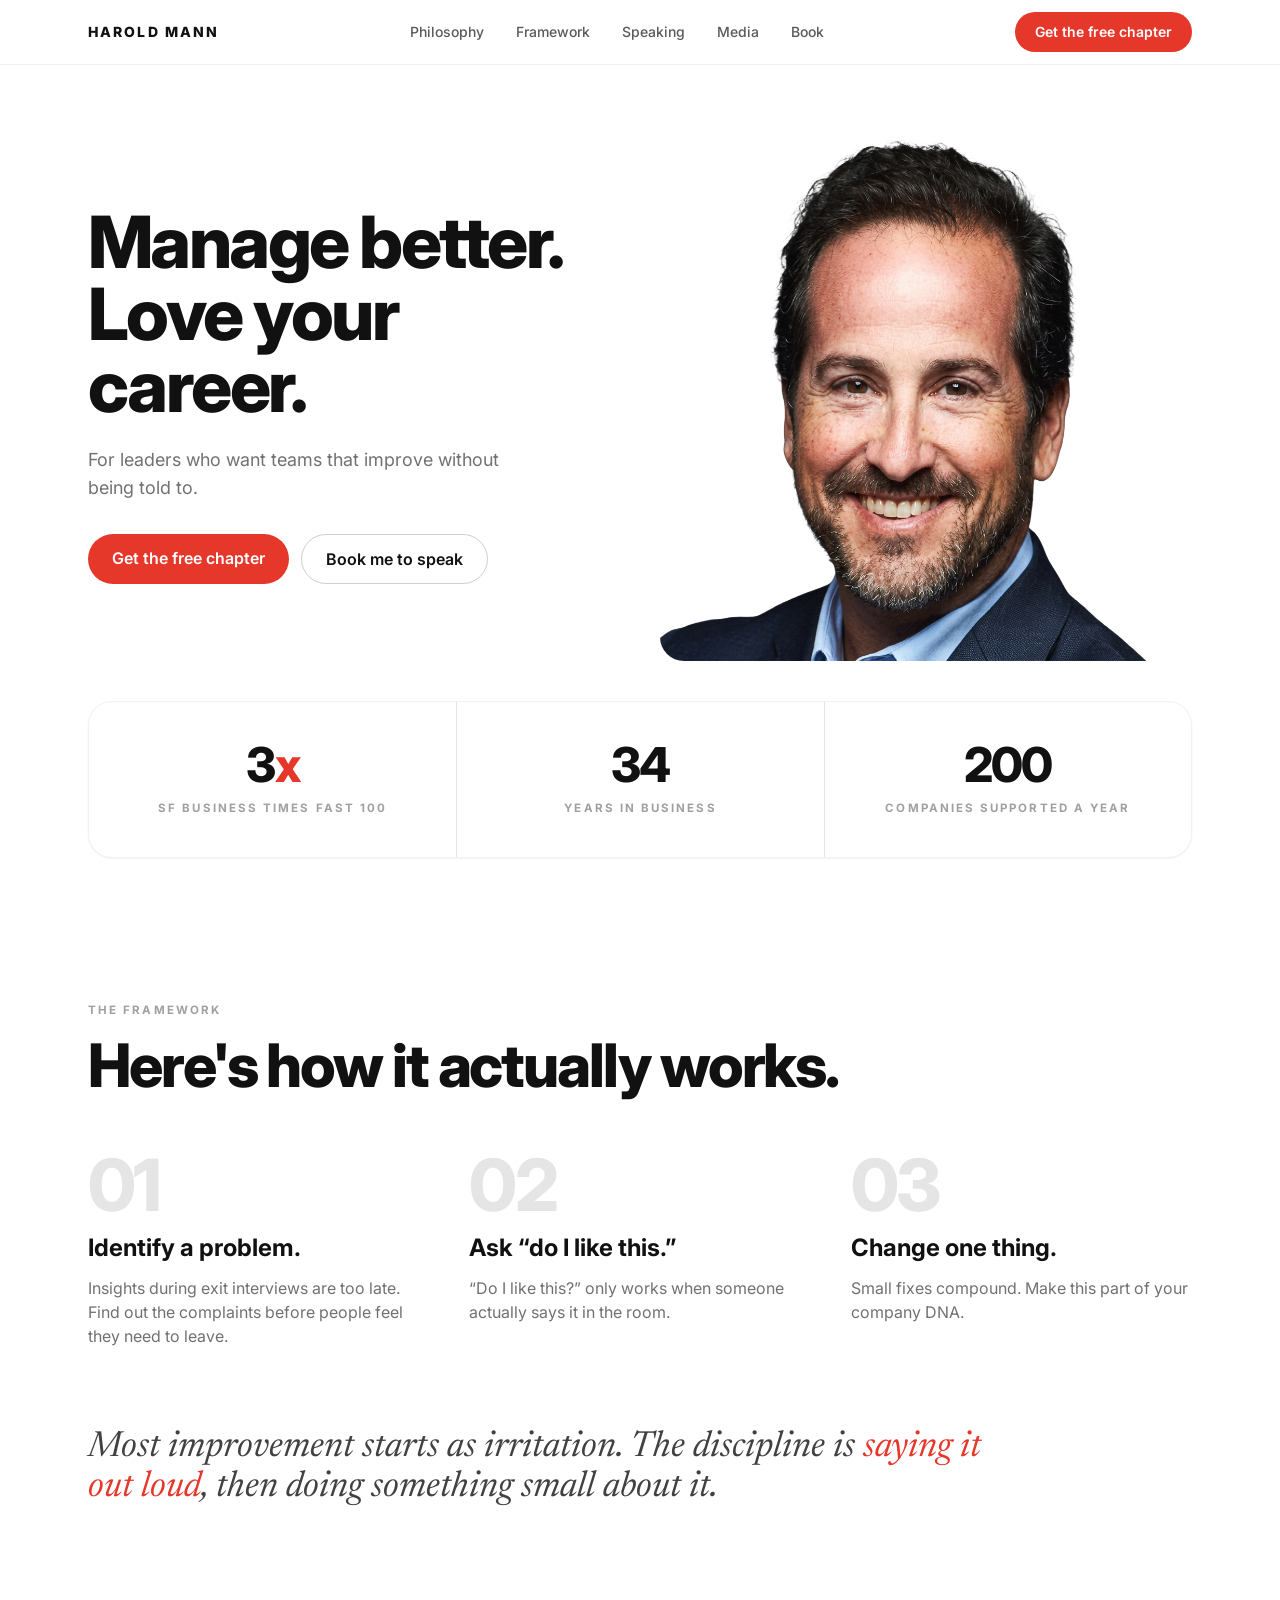
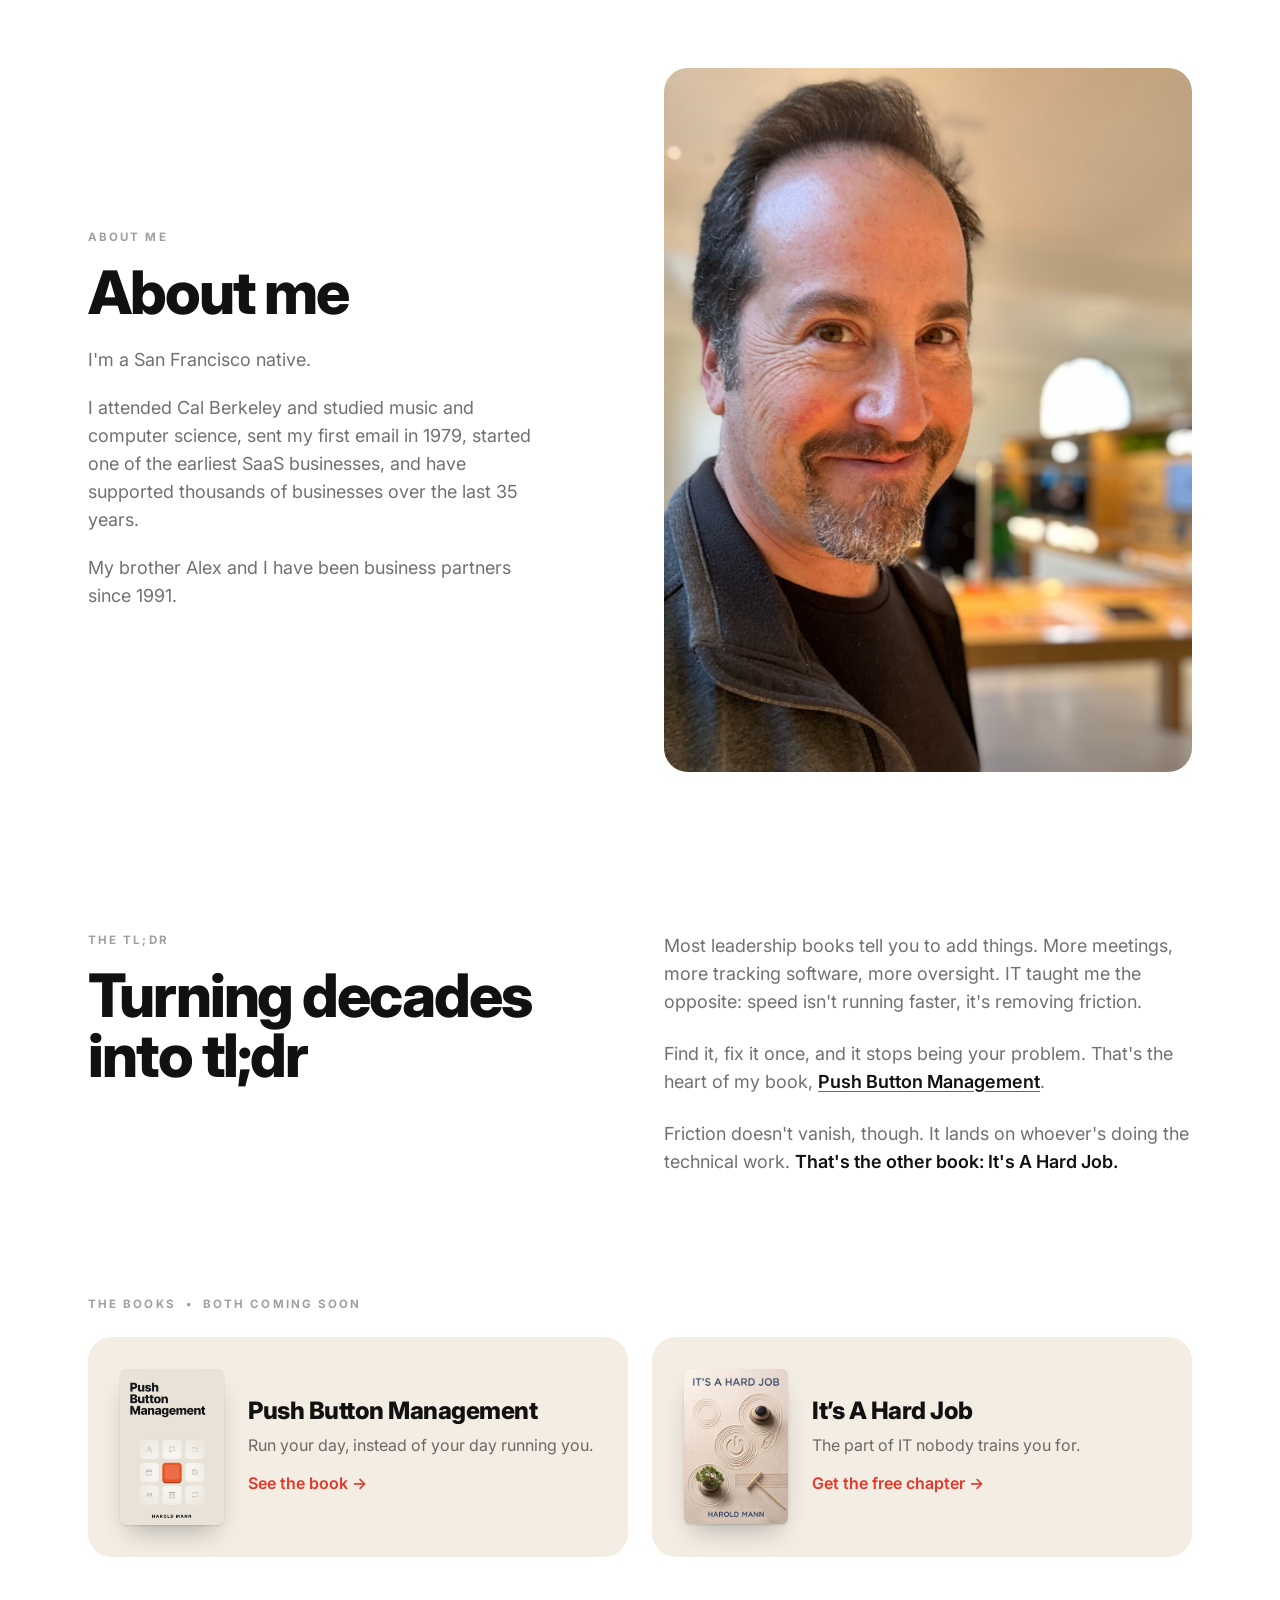
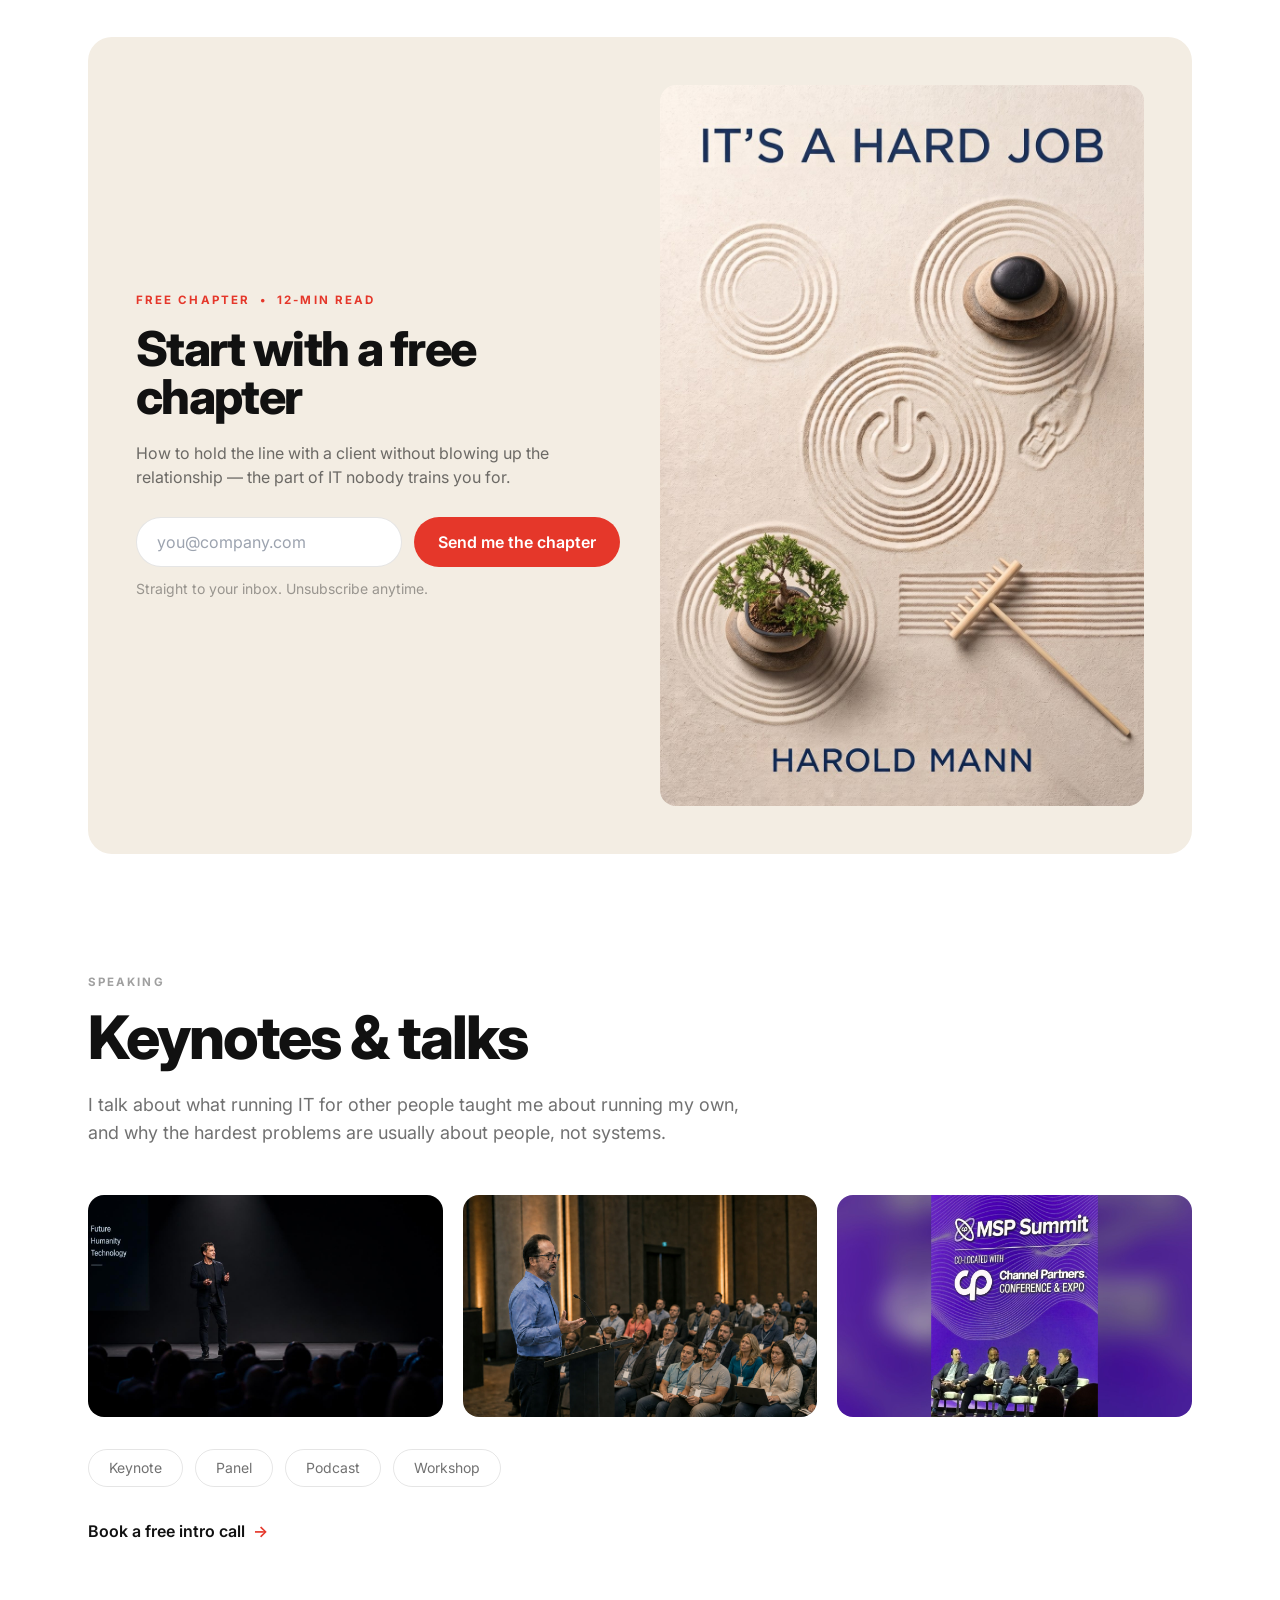
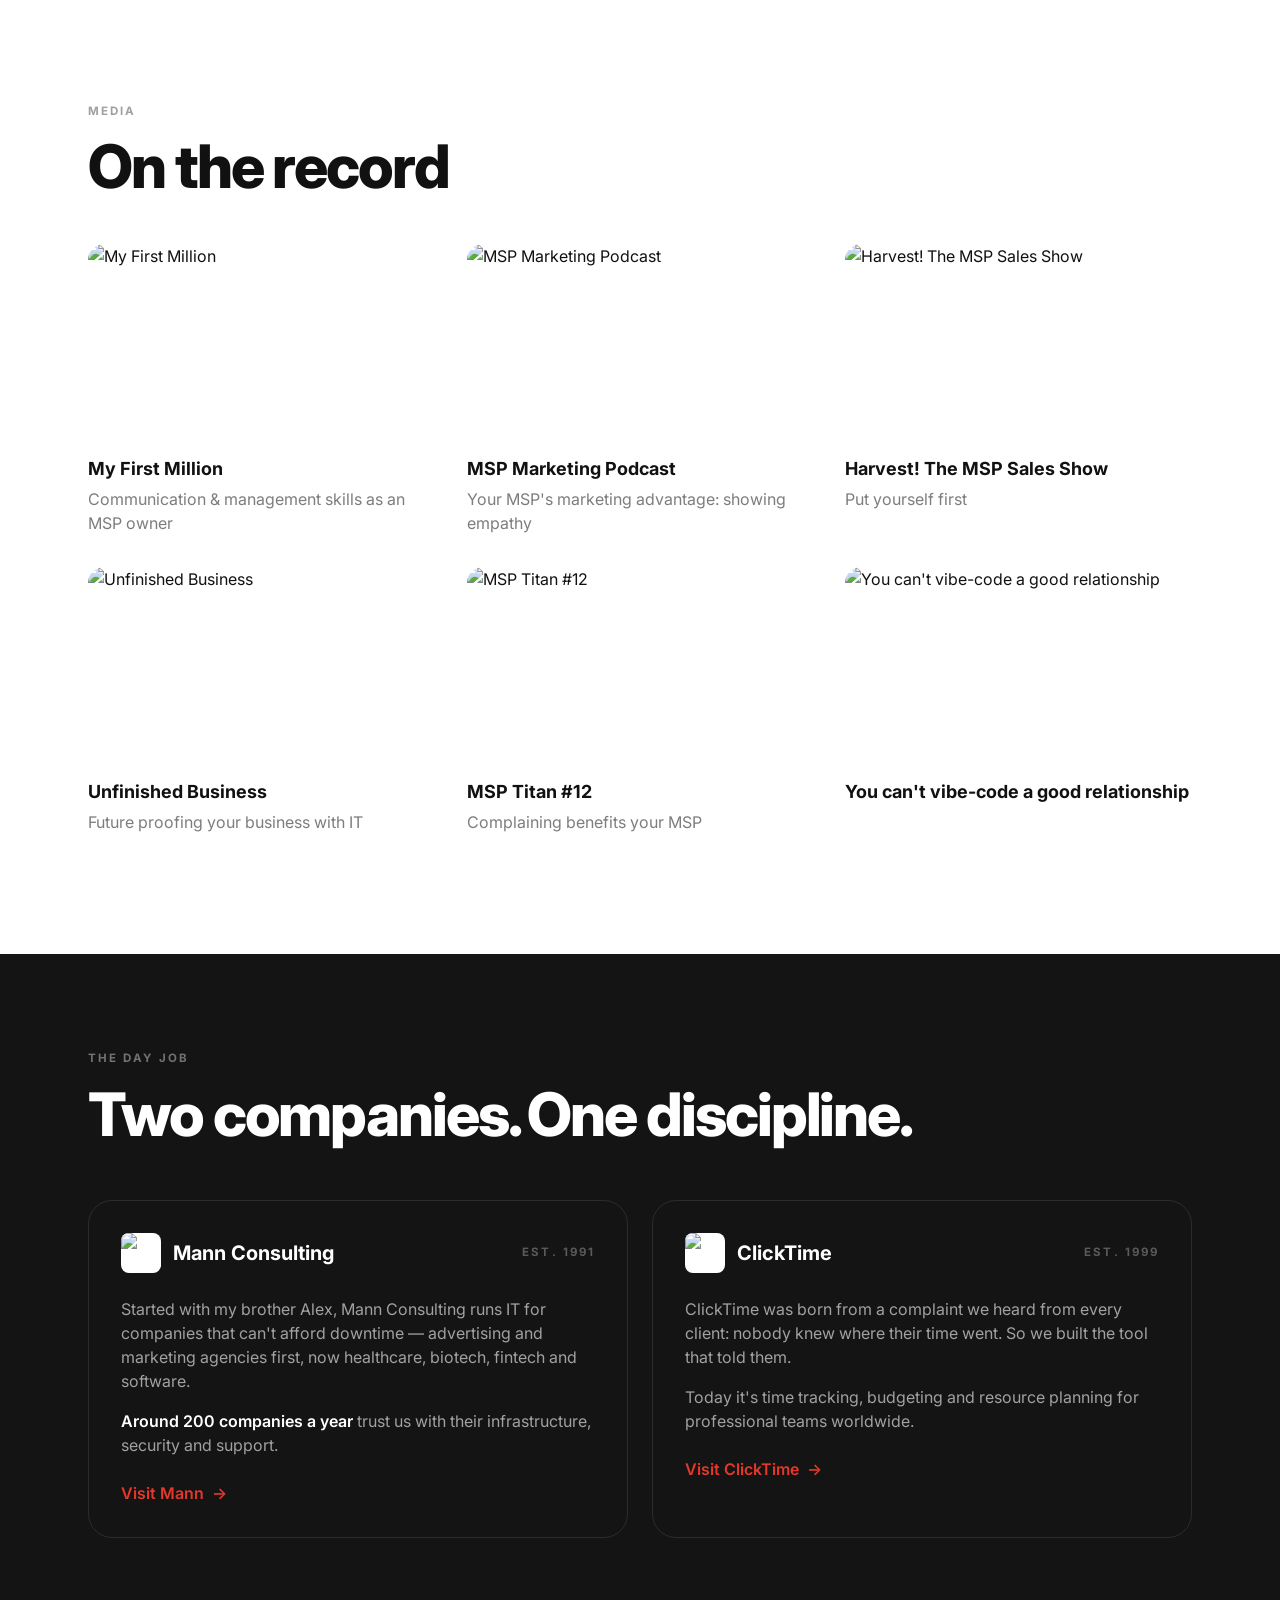
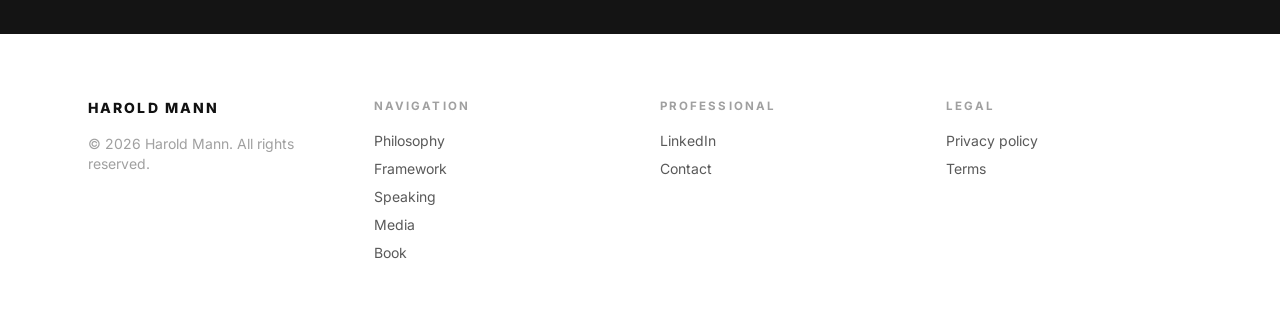
==== commit bdb40040: "Home page: add Books section linking to PBM page" ====
--- a/index.html
+++ b/index.html
@@ -106,8 +106,32 @@
     </div>
     <div class="space-y-6 text-lg text-ink/60">
       <p>Most leadership books tell you to add things. More meetings, more tracking software, more oversight. IT taught me the opposite: speed isn't running faster, it's removing friction.</p>
-      <p>Find it, fix it once, and it stops being your problem. That's the heart of my book, <strong class="text-ink font-semibold">Push Button Management</strong>.</p>
+      <p>Find it, fix it once, and it stops being your problem. That's the heart of my book, <a href="/push-button-management/" style="text-decoration:underline;text-decoration-color:#E5372A;text-underline-offset:3px;"><strong class="text-ink font-semibold">Push Button Management</strong></a>.</p>
       <p>Friction doesn't vanish, though. It lands on whoever's doing the technical work. <strong class="text-ink font-semibold">That's the other book: It's A Hard Job.</strong></p>
+    </div>
+  </section>
+
+  <!-- BOOKS -->
+  <style>.book-card{transition:transform .1s ease-out}.book-card:active{transform:scale(.98)}@media (prefers-reduced-motion:reduce){.book-card{transition:none}}</style>
+  <section id="books" class="max-w-6xl mx-auto px-6 py-10">
+    <div class="eyebrow uppercase text-ink/40">The books &nbsp;&bull;&nbsp; Both coming soon</div>
+    <div class="grid sm:grid-cols-2 gap-6" style="margin-top:1.5rem;">
+      <a href="/push-button-management/" class="book-card rounded-3xl bg-cream p-8" style="display:flex;gap:1.5rem;align-items:center;text-decoration:none;color:inherit;">
+        <img src="push-button-management/pbm-cover.jpg" alt="Push Button Management book cover" loading="lazy" style="width:6.5rem;flex:none;border-radius:.4rem;box-shadow:0 1px 2px rgba(0,0,0,.12),0 14px 28px -10px rgba(0,0,0,.3);" />
+        <div>
+          <div class="text-2xl" style="font-weight:800;letter-spacing:-.02em;line-height:1.1;">Push Button Management</div>
+          <p class="text-ink/60" style="margin-top:.5rem;">Run your day, instead of your day running you.</p>
+          <span class="text-brand font-semibold" style="display:inline-block;margin-top:.9rem;">See the book &rarr;</span>
+        </div>
+      </a>
+      <a href="#chapter" class="book-card rounded-3xl bg-cream p-8" style="display:flex;gap:1.5rem;align-items:center;text-decoration:none;color:inherit;">
+        <img src="book-cover-DyW65N5H.jpg" alt="It's A Hard Job book cover" loading="lazy" style="width:6.5rem;flex:none;border-radius:.4rem;box-shadow:0 1px 2px rgba(0,0,0,.12),0 14px 28px -10px rgba(0,0,0,.3);" />
+        <div>
+          <div class="text-2xl" style="font-weight:800;letter-spacing:-.02em;line-height:1.1;">It&rsquo;s A Hard Job</div>
+          <p class="text-ink/60" style="margin-top:.5rem;">The part of IT nobody trains you for.</p>
+          <span class="text-brand font-semibold" style="display:inline-block;margin-top:.9rem;">Get the free chapter &rarr;</span>
+        </div>
+      </a>
     </div>
   </section>
 
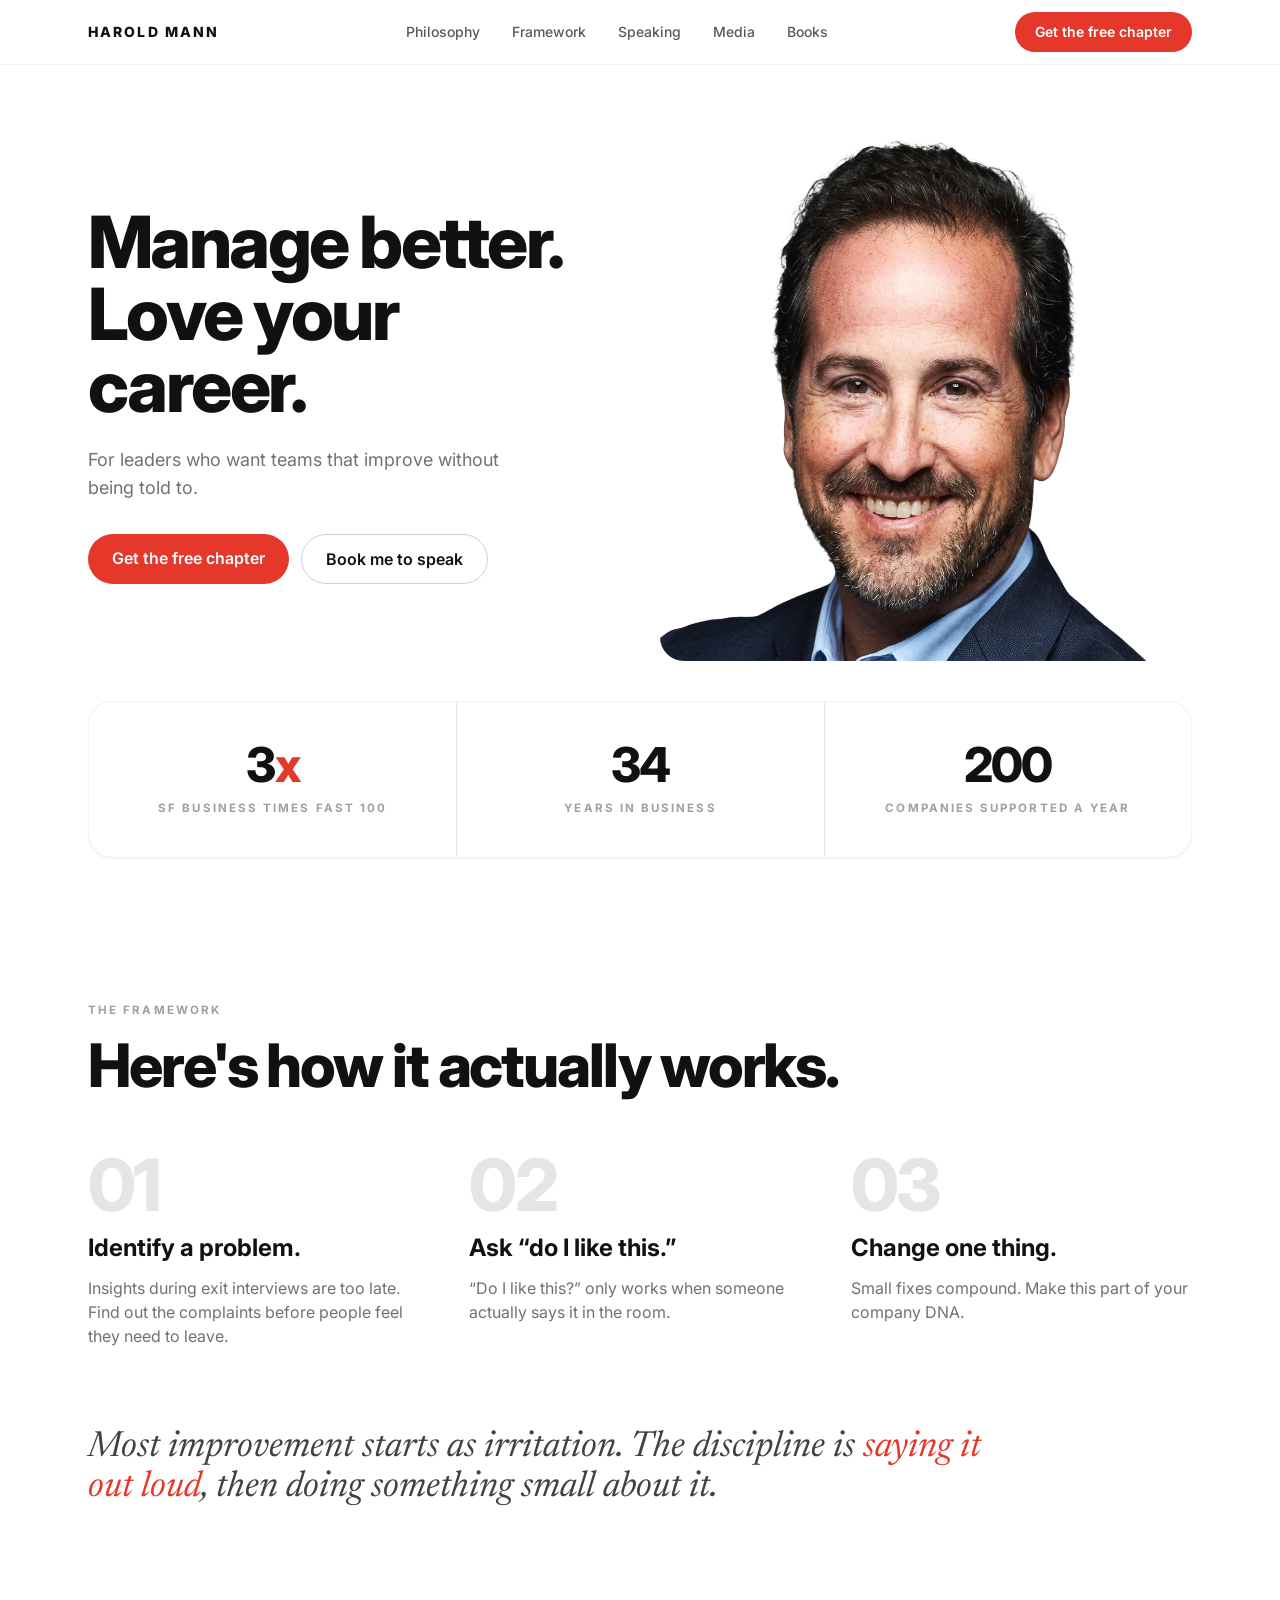
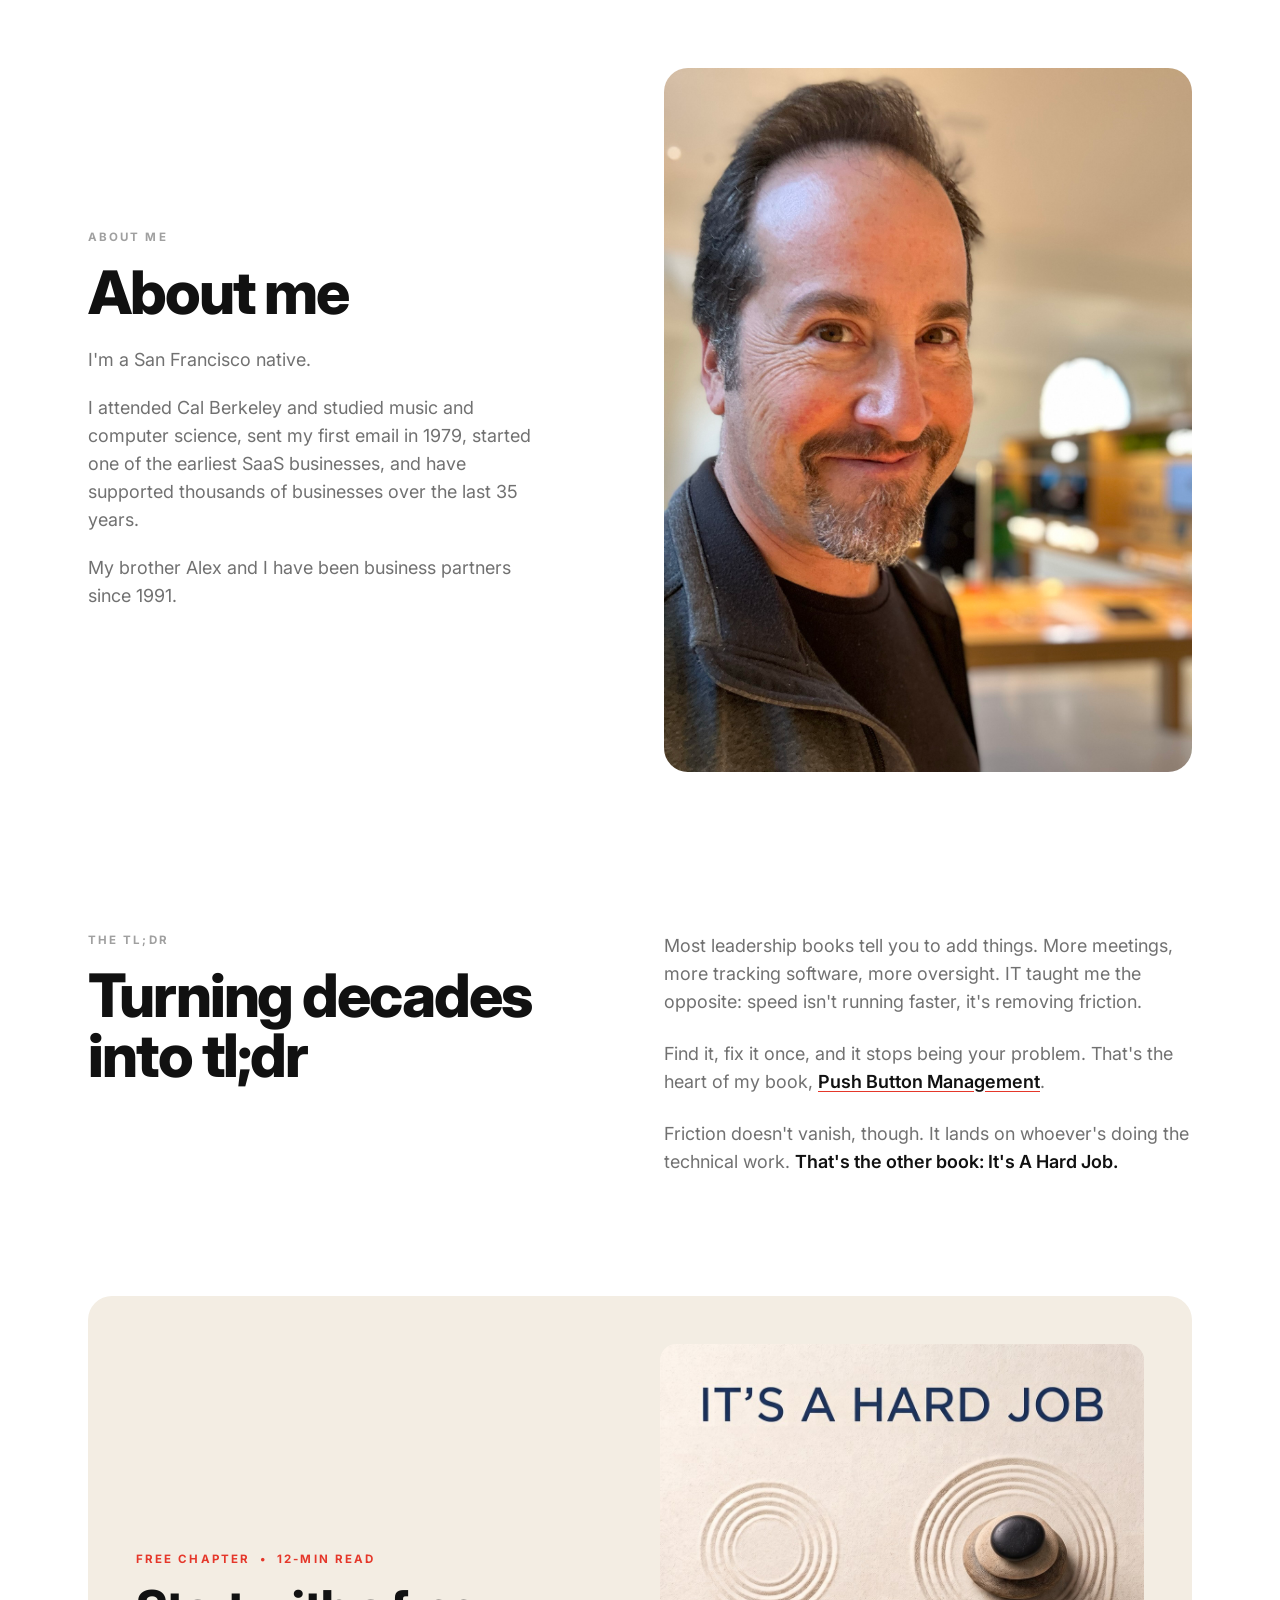
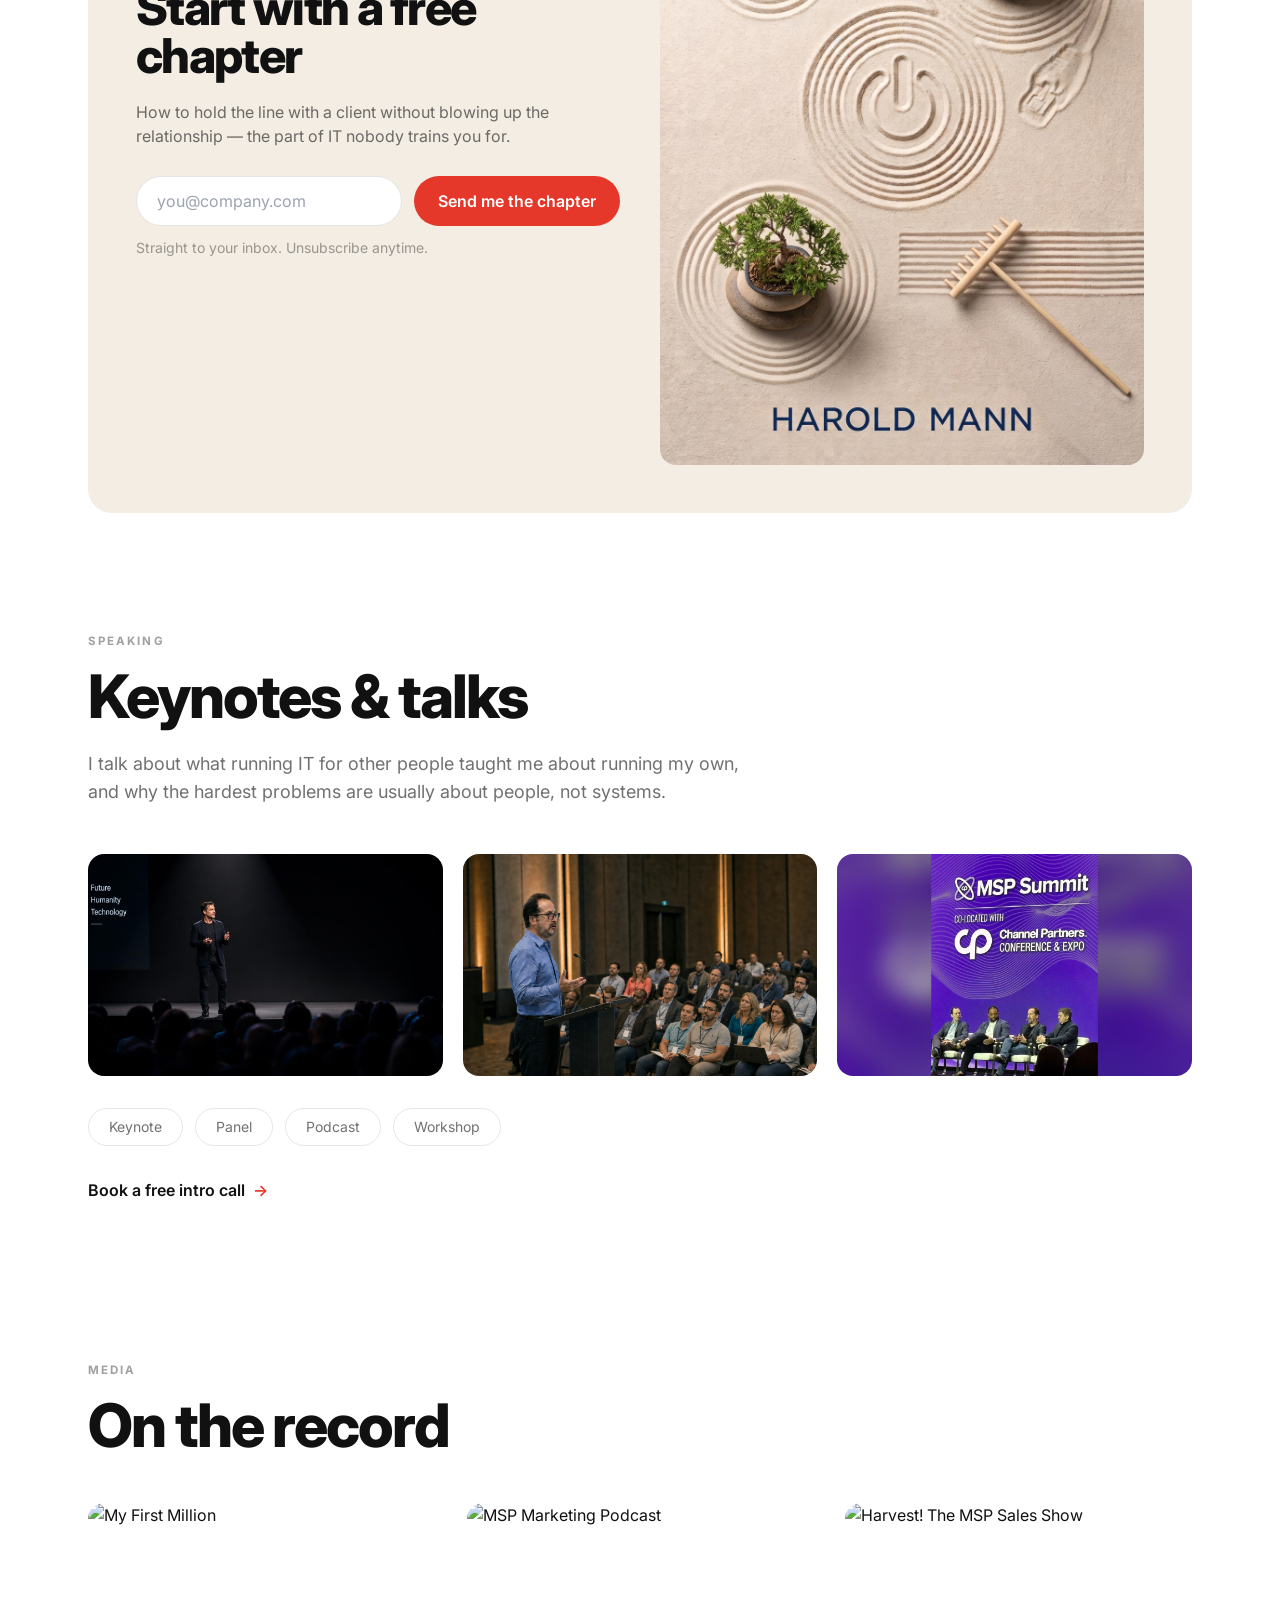
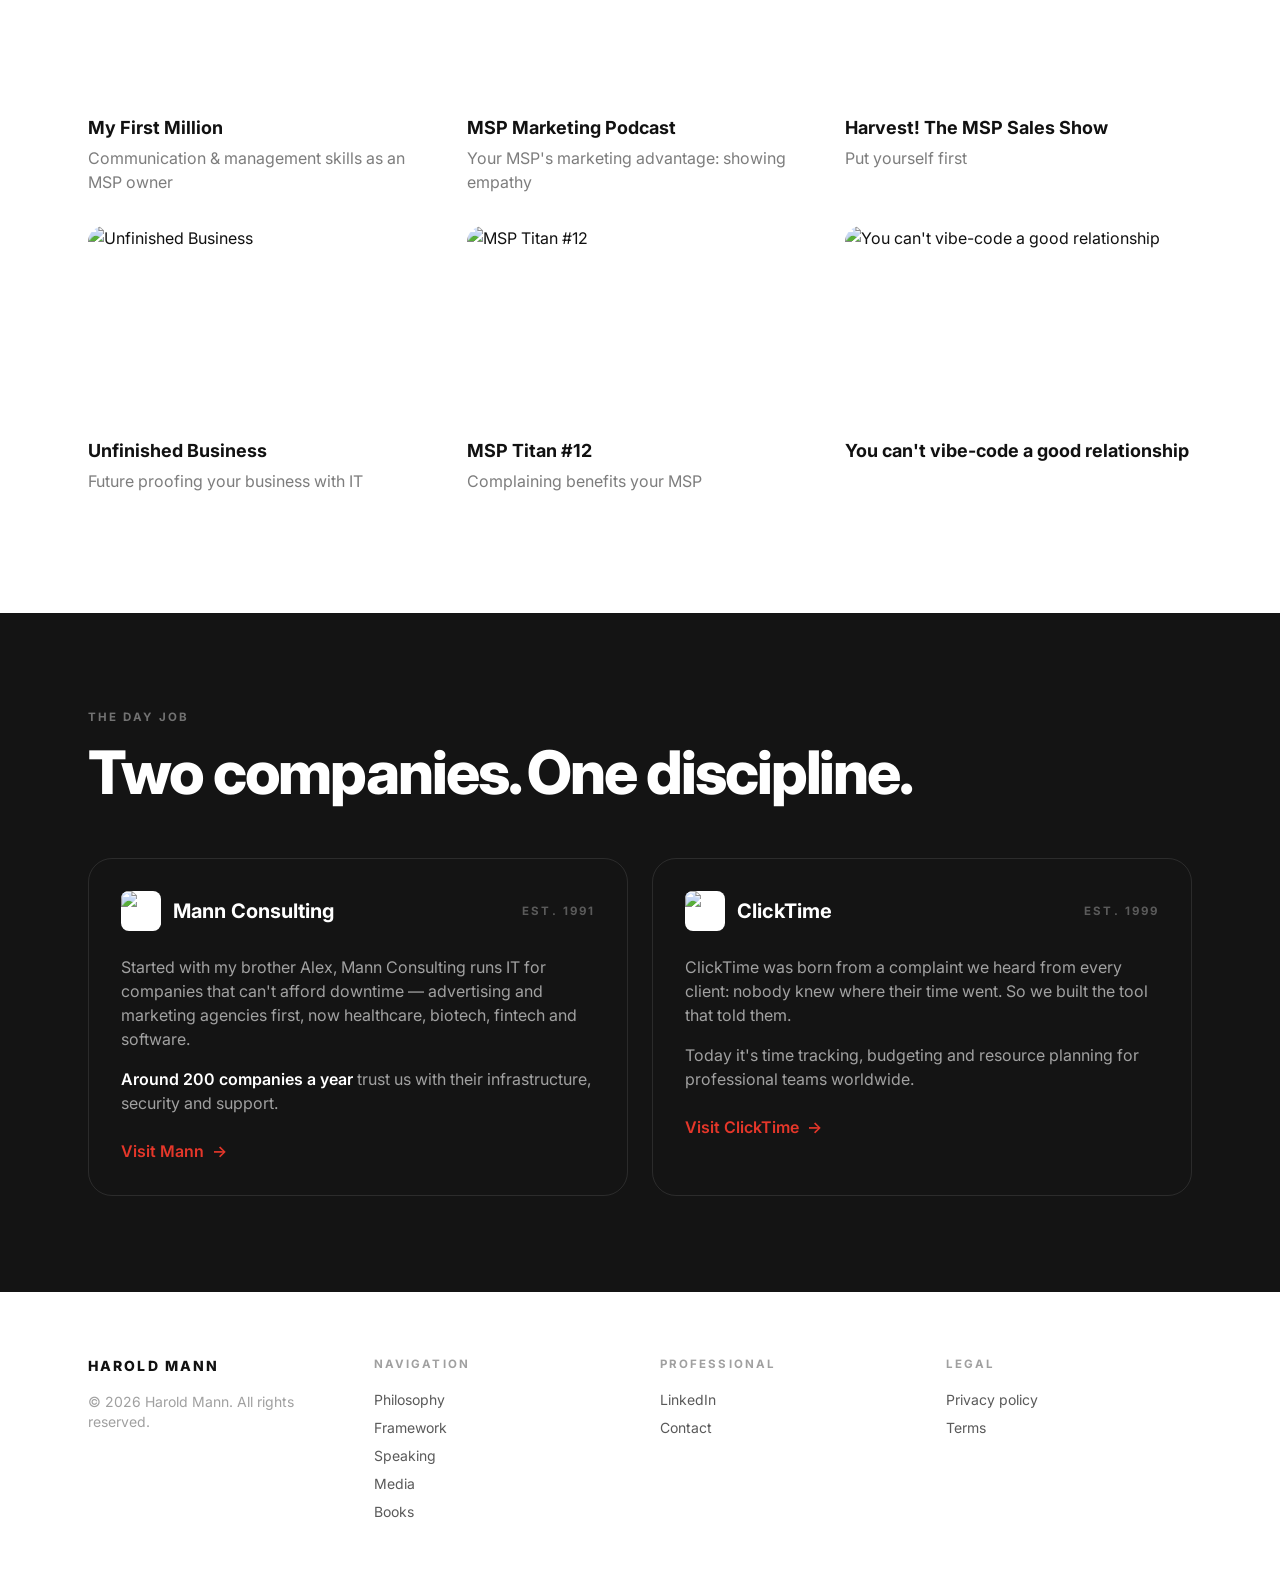
==== commit 5cbb3253: "Home: nav and footer link to Books page" ====
--- a/index.html
+++ b/index.html
@@ -21,7 +21,7 @@
       <a href="#framework" class="hover:text-ink transition">Framework</a>
       <a href="#speaking" class="hover:text-ink transition">Speaking</a>
       <a href="#media" class="hover:text-ink transition">Media</a>
-      <a href="#book" class="hover:text-ink transition">Book</a>
+      <a href="/books/" class="hover:text-ink transition">Books</a>
     </div>
     <a href="#chapter" class="bg-brand text-white text-sm font-semibold px-5 py-2.5 rounded-full hover:brightness-95 transition">Get the free chapter</a>
   </nav>
@@ -108,30 +108,6 @@
       <p>Most leadership books tell you to add things. More meetings, more tracking software, more oversight. IT taught me the opposite: speed isn't running faster, it's removing friction.</p>
       <p>Find it, fix it once, and it stops being your problem. That's the heart of my book, <a href="/push-button-management/" style="text-decoration:underline;text-decoration-color:#E5372A;text-underline-offset:3px;"><strong class="text-ink font-semibold">Push Button Management</strong></a>.</p>
       <p>Friction doesn't vanish, though. It lands on whoever's doing the technical work. <strong class="text-ink font-semibold">That's the other book: It's A Hard Job.</strong></p>
-    </div>
-  </section>
-
-  <!-- BOOKS -->
-  <style>.book-card{transition:transform .1s ease-out}.book-card:active{transform:scale(.98)}@media (prefers-reduced-motion:reduce){.book-card{transition:none}}</style>
-  <section id="books" class="max-w-6xl mx-auto px-6 py-10">
-    <div class="eyebrow uppercase text-ink/40">The books &nbsp;&bull;&nbsp; Both coming soon</div>
-    <div class="grid sm:grid-cols-2 gap-6" style="margin-top:1.5rem;">
-      <a href="/push-button-management/" class="book-card rounded-3xl bg-cream p-8" style="display:flex;gap:1.5rem;align-items:center;text-decoration:none;color:inherit;">
-        <img src="push-button-management/pbm-cover.jpg" alt="Push Button Management book cover" loading="lazy" style="width:6.5rem;flex:none;border-radius:.4rem;box-shadow:0 1px 2px rgba(0,0,0,.12),0 14px 28px -10px rgba(0,0,0,.3);" />
-        <div>
-          <div class="text-2xl" style="font-weight:800;letter-spacing:-.02em;line-height:1.1;">Push Button Management</div>
-          <p class="text-ink/60" style="margin-top:.5rem;">Run your day, instead of your day running you.</p>
-          <span class="text-brand font-semibold" style="display:inline-block;margin-top:.9rem;">See the book &rarr;</span>
-        </div>
-      </a>
-      <a href="#chapter" class="book-card rounded-3xl bg-cream p-8" style="display:flex;gap:1.5rem;align-items:center;text-decoration:none;color:inherit;">
-        <img src="book-cover-DyW65N5H.jpg" alt="It's A Hard Job book cover" loading="lazy" style="width:6.5rem;flex:none;border-radius:.4rem;box-shadow:0 1px 2px rgba(0,0,0,.12),0 14px 28px -10px rgba(0,0,0,.3);" />
-        <div>
-          <div class="text-2xl" style="font-weight:800;letter-spacing:-.02em;line-height:1.1;">It&rsquo;s A Hard Job</div>
-          <p class="text-ink/60" style="margin-top:.5rem;">The part of IT nobody trains you for.</p>
-          <span class="text-brand font-semibold" style="display:inline-block;margin-top:.9rem;">Get the free chapter &rarr;</span>
-        </div>
-      </a>
     </div>
   </section>
 
@@ -263,7 +239,7 @@
         <li><a href="#framework" class="hover:text-brand">Framework</a></li>
         <li><a href="#speaking" class="hover:text-brand">Speaking</a></li>
         <li><a href="#media" class="hover:text-brand">Media</a></li>
-        <li><a href="#book" class="hover:text-brand">Book</a></li>
+        <li><a href="/books/" class="hover:text-brand">Books</a></li>
       </ul>
     </div>
     <div>
